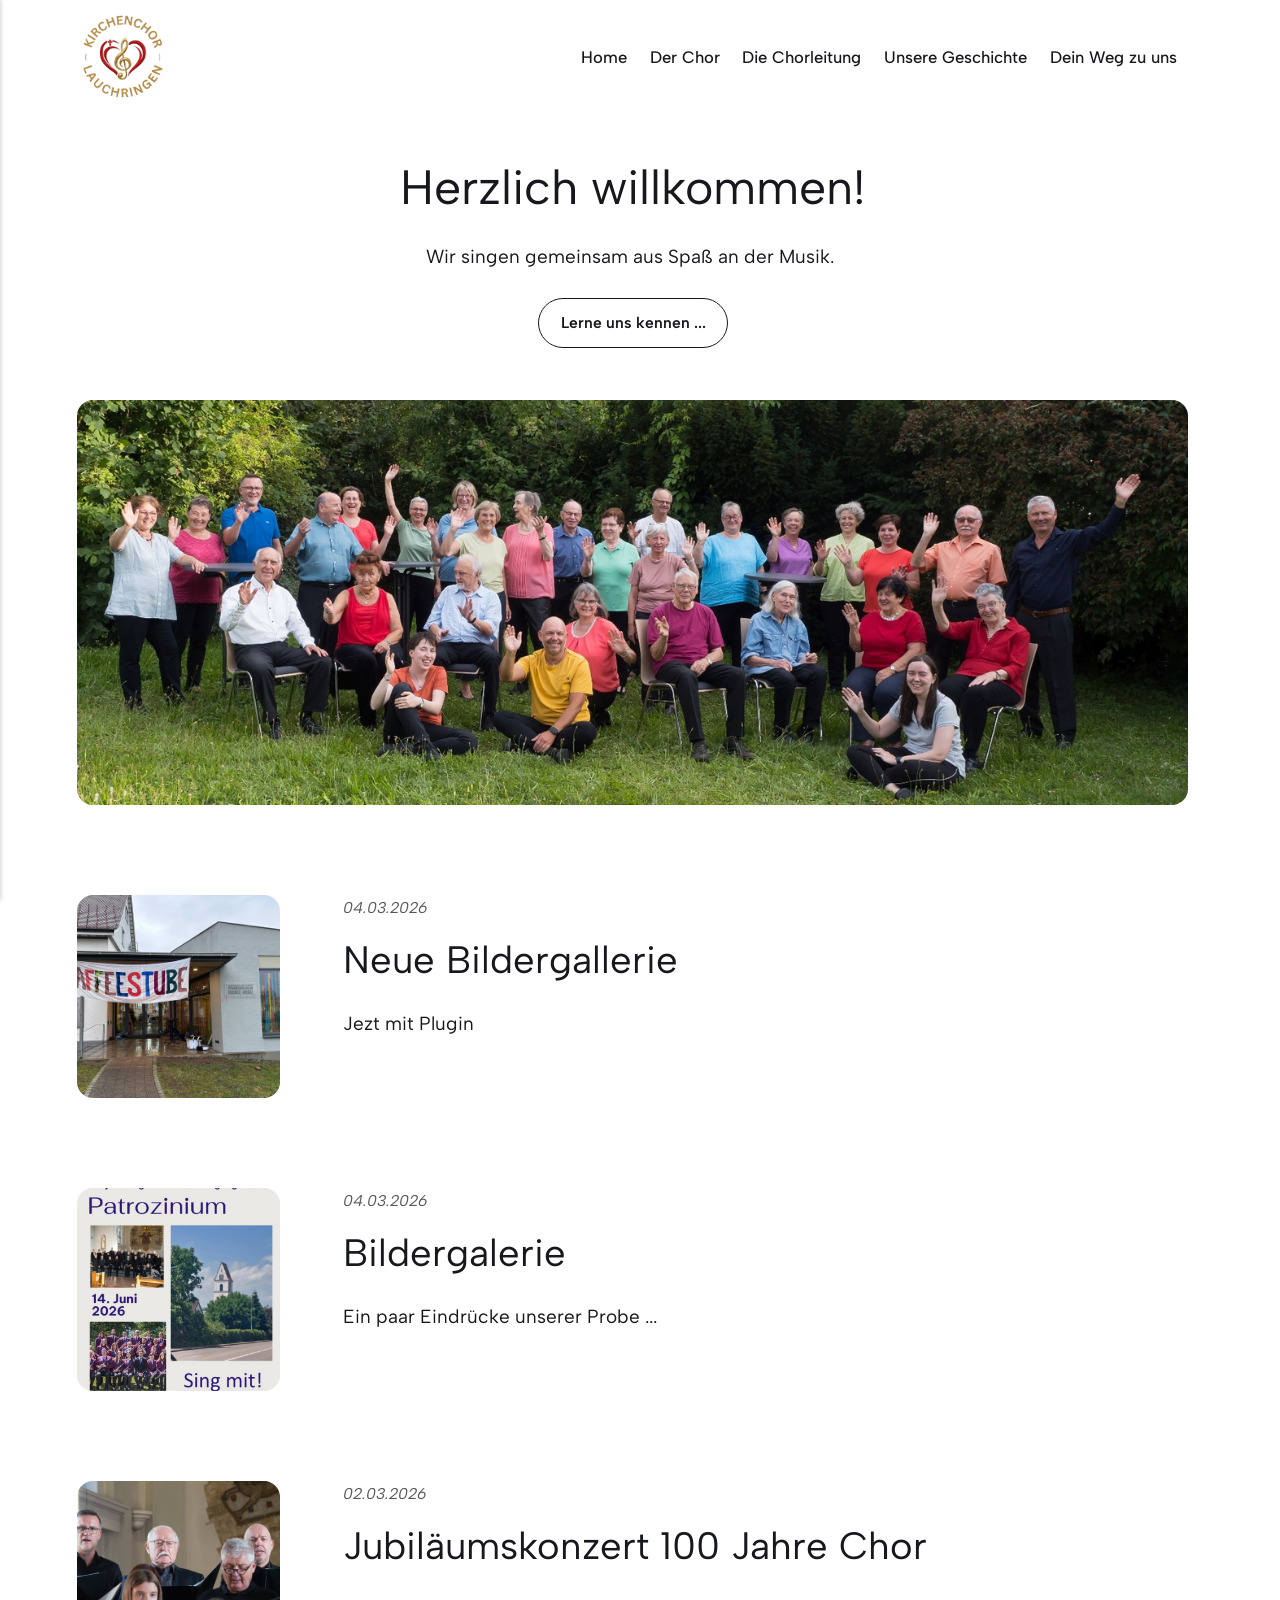
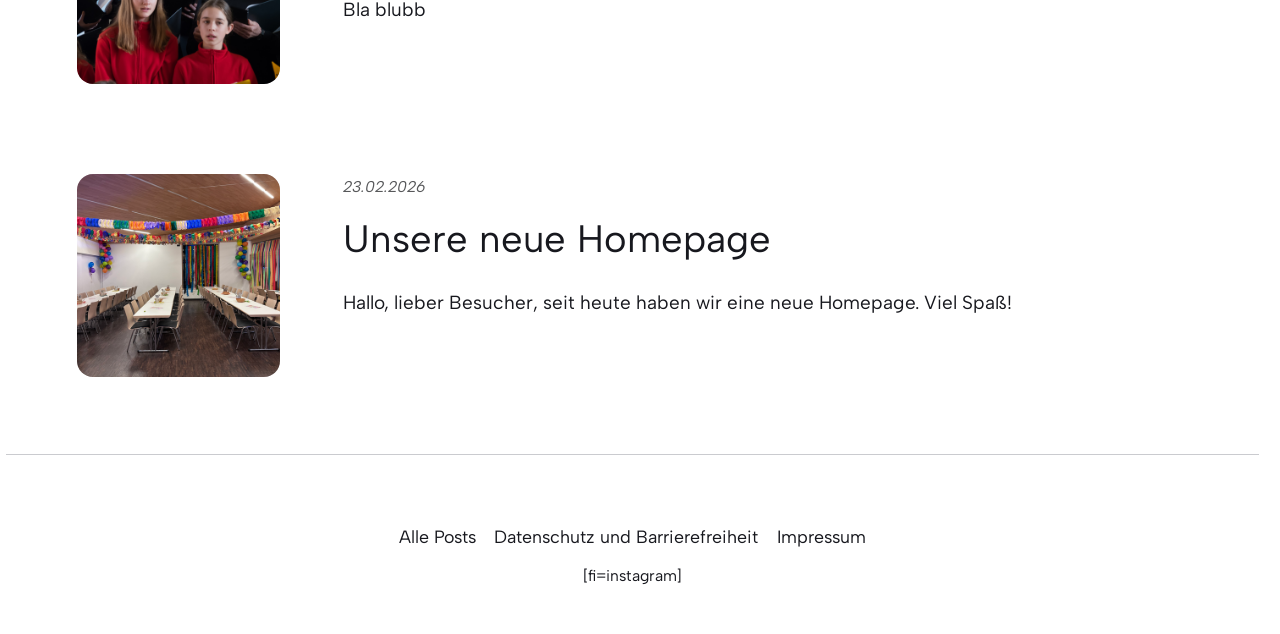
==== index.html @ 427302a3 "Updated from Publii" ====
<!DOCTYPE html><html lang="de"><head><meta charset="utf-8"><meta http-equiv="X-UA-Compatible" content="IE=edge"><meta name="viewport" content="width=device-width,initial-scale=1"><title>Kirchenchor Lauchringen</title><meta name="generator" content="Publii Open-Source CMS for Static Site"><meta name="theme-color" content="#17181E" media="(prefers-color-scheme: dark)"><meta name="theme-color" content="#D73A42" media="(prefers-color-scheme: light)"><meta name="msapplication-navbutton-color" content="#D73A42"><meta name="apple-mobile-web-app-status-bar-style" content="#D73A42"><link rel="canonical" href="https://halli77.github.io/kiko2/"><link rel="alternate" type="application/atom+xml" href="https://halli77.github.io/kiko2/feed.xml" title="Kirchenchor Lauchringen - RSS"><link rel="alternate" type="application/json" href="https://halli77.github.io/kiko2/feed.json" title="Kirchenchor Lauchringen - JSON"><meta property="og:title" content="Kirchenchor Lauchringen"><meta property="og:image" content="https://halli77.github.io/kiko2/media/website/logo10-removebg-preview.png"><meta property="og:image:width" content="500"><meta property="og:image:height" content="500"><meta property="og:site_name" content="Kirchenchor Lauchringen"><meta property="og:description" content=""><meta property="og:url" content="https://halli77.github.io/kiko2/"><meta property="og:type" content="website"><link rel="preload" href="https://halli77.github.io/kiko2/assets/dynamic/fonts/albertsans/albertsans.woff2" as="font" type="font/woff2" crossorigin><link rel="preload" href="https://halli77.github.io/kiko2/assets/dynamic/fonts/albertsans/albertsans-italic.woff2" as="font" type="font/woff2" crossorigin><link rel="stylesheet" href="https://halli77.github.io/kiko2/assets/css/style.css?v=23ba72a483573f01f8781c5b20ae5812"><script type="application/ld+json">{"@context":"http://schema.org","@type":"Organization","name":"Kirchenchor Lauchringen","logo":"https://halli77.github.io/kiko2/media/website/logo10-removebg-preview.png","url":"https://halli77.github.io/kiko2/"}</script><noscript><style>img[loading] {
                    opacity: 1;
                }</style></noscript><style>.li{fill:none;stroke-linecap:round;stroke-linejoin:round;vertical-align:middle}</style></head><body class="home-template"><header class="top js-header"><a class="logo" href="https://halli77.github.io/kiko2/"><img src="https://halli77.github.io/kiko2/media/website/logo10-removebg-preview.png" alt="Kirchenchor Lauchringen" width="500" height="500"></a><nav class="navbar js-navbar"><button class="navbar__toggle js-toggle" aria-label="Menu" aria-haspopup="true" aria-expanded="false"><span class="navbar__toggle-box"><span class="navbar__toggle-inner">Menu</span></span></button><ul class="navbar__menu"><li class="active"><a href="https://halli77.github.io/kiko2/" target="_self">Home</a></li><li><a href="https://halli77.github.io/kiko2/unser-chor.html" target="_self">Der Chor</a></li><li><a href="https://halli77.github.io/kiko2/die-chorleitung.html" target="_self">Die Chorleitung</a></li><li><a href="https://halli77.github.io/kiko2/unsere-geschichte.html" target="_self">Unsere Geschichte</a></li><li><a href="https://halli77.github.io/kiko2/kontakt.html" target="_self">Dein Weg zu uns</a></li></ul></nav></header><main><div class="hero"><header class="hero__content hero__content--centered"><div class="wrapper"><h1>Herzlich willkommen!</h1><p>Wir singen gemeinsam aus Spaß an der Musik. </p><p><a href="./unser-chor.html" class="btn">Lerne uns kennen ...</a></p></div></header><figure class="hero__image"><div class="hero__image-wrapper"><img src="https://halli77.github.io/kiko2/media/website/gruppenbild_winken.jpeg" srcset="https://halli77.github.io/kiko2/media/website/responsive/gruppenbild_winken-xs.webp 640w, https://halli77.github.io/kiko2/media/website/responsive/gruppenbild_winken-sm.webp 768w, https://halli77.github.io/kiko2/media/website/responsive/gruppenbild_winken-md.webp 1024w, https://halli77.github.io/kiko2/media/website/responsive/gruppenbild_winken-lg.webp 1366w, https://halli77.github.io/kiko2/media/website/responsive/gruppenbild_winken-xl.webp 1600w, https://halli77.github.io/kiko2/media/website/responsive/gruppenbild_winken-2xl.webp 1920w" sizes="88vw" loading="eager" width="1600" height="784" alt=""></div></figure></div><div class="wrapper feed"><article class="feed__item"><figure class="feed__image"><img src="https://halli77.github.io/kiko2/media/posts/11/IMG_8255.jpeg" srcset="https://halli77.github.io/kiko2/media/posts/11/responsive/IMG_8255-xs.webp 640w, https://halli77.github.io/kiko2/media/posts/11/responsive/IMG_8255-sm.webp 768w, https://halli77.github.io/kiko2/media/posts/11/responsive/IMG_8255-md.webp 1024w" sizes="(min-width: 600px) calc(4.38vw + 143px), 87.86vw" loading="lazy" height="3024" width="4032" alt=""></figure><div class="feed__content"><header><div class="feed__meta"><time datetime="2026-03-04T11:24" class="feed__date">04.03.2026</time></div><h2 class="feed__title"><a href="https://halli77.github.io/kiko2/neue-bildergallerie.html">Neue Bildergallerie</a></h2></header><p>Jezt mit Plugin</p></div></article><article class="feed__item"><figure class="feed__image"><img src="https://halli77.github.io/kiko2/media/posts/10/8500AC7E-CC5B-41E7-93D7-3D6EBF77DC75.png" srcset="https://halli77.github.io/kiko2/media/posts/10/responsive/8500AC7E-CC5B-41E7-93D7-3D6EBF77DC75-xs.webp 640w, https://halli77.github.io/kiko2/media/posts/10/responsive/8500AC7E-CC5B-41E7-93D7-3D6EBF77DC75-sm.webp 768w, https://halli77.github.io/kiko2/media/posts/10/responsive/8500AC7E-CC5B-41E7-93D7-3D6EBF77DC75-md.webp 1024w" sizes="(min-width: 600px) calc(4.38vw + 143px), 87.86vw" loading="lazy" height="1350" width="1080" alt=""></figure><div class="feed__content"><header><div class="feed__meta"><time datetime="2026-03-04T11:11" class="feed__date">04.03.2026</time></div><h2 class="feed__title"><a href="https://halli77.github.io/kiko2/bildergalerie.html">Bildergalerie</a></h2></header><p>Ein paar Eindrücke unserer Probe ...</p></div></article><article class="feed__item"><figure class="feed__image"><img src="https://halli77.github.io/kiko2/media/posts/9/PA270075_1.jpg" srcset="https://halli77.github.io/kiko2/media/posts/9/responsive/PA270075_1-xs.webp 640w, https://halli77.github.io/kiko2/media/posts/9/responsive/PA270075_1-sm.webp 768w, https://halli77.github.io/kiko2/media/posts/9/responsive/PA270075_1-md.webp 1024w" sizes="(min-width: 600px) calc(4.38vw + 143px), 87.86vw" loading="lazy" height="3888" width="5184" alt=""></figure><div class="feed__content"><header><div class="feed__meta"><time datetime="2026-03-02T09:30" class="feed__date">02.03.2026</time></div><h2 class="feed__title"><a href="https://halli77.github.io/kiko2/jubilaeumskonzert-100-jahre-chor.html">Jubiläumskonzert 100 Jahre Chor</a></h2></header><p>Bla blubb</p></div></article><article class="feed__item"><figure class="feed__image"><img src="https://halli77.github.io/kiko2/media/posts/2/IMG_8208.jpeg" srcset="https://halli77.github.io/kiko2/media/posts/2/responsive/IMG_8208-xs.webp 640w, https://halli77.github.io/kiko2/media/posts/2/responsive/IMG_8208-sm.webp 768w, https://halli77.github.io/kiko2/media/posts/2/responsive/IMG_8208-md.webp 1024w" sizes="(min-width: 600px) calc(4.38vw + 143px), 87.86vw" loading="lazy" height="3024" width="4032" alt=""></figure><div class="feed__content"><header><div class="feed__meta"><time datetime="2026-02-23T15:54" class="feed__date">23.02.2026</time></div><h2 class="feed__title"><a href="https://halli77.github.io/kiko2/unsere-neue-homepage.html">Unsere neue Homepage</a></h2></header><p>Hallo, lieber Besucher, seit heute haben wir eine neue Homepage. Viel Spaß!</p></div></article></div></main><footer class="footer"><div class="wrapper"><nav class="footer__nav"><ul><li><a href="https://halli77.github.io/kiko2/" class="al" target="_self">Alle Posts</a></li><li class="active"><a href="https://halli77.github.io/kiko2/" class="al" target="_self">Datenschutz und Barrierefreiheit</a></li><li><a href="https://halli77.github.io/kiko2/impressum.html" class="al" target="_self">Impressum</a></li></ul></nav><div class="footer__copyright"><p>[fi=instagram]</p></div><button id="backToTop" class="footer__bttop" aria-label="Back to top" title="Back to top"><svg width="20" height="20"><use xlink:href="https://halli77.github.io/kiko2/assets/svg/svg-map.svg#toparrow"/></svg></button></div></footer><script defer="defer" src="https://halli77.github.io/kiko2/assets/js/scripts.min.js?v=5b281635e15390808bf7c16849a842a6"></script><script>window.publiiThemeMenuConfig={mobileMenuMode:'sidebar',animationSpeed:300,submenuWidth: 'auto',doubleClickTime:500,mobileMenuExpandableSubmenus:true,relatedContainerForOverlayMenuSelector:'.top'};</script><script>var images = document.querySelectorAll('img[loading]');
        for (var i = 0; i < images.length; i++) {
            if (images[i].complete) {
                images[i].classList.add('is-loaded');
            } else {
                images[i].addEventListener('load', function () {
                    this.classList.add('is-loaded');
                }, false);
            }
        }</script></body></html>
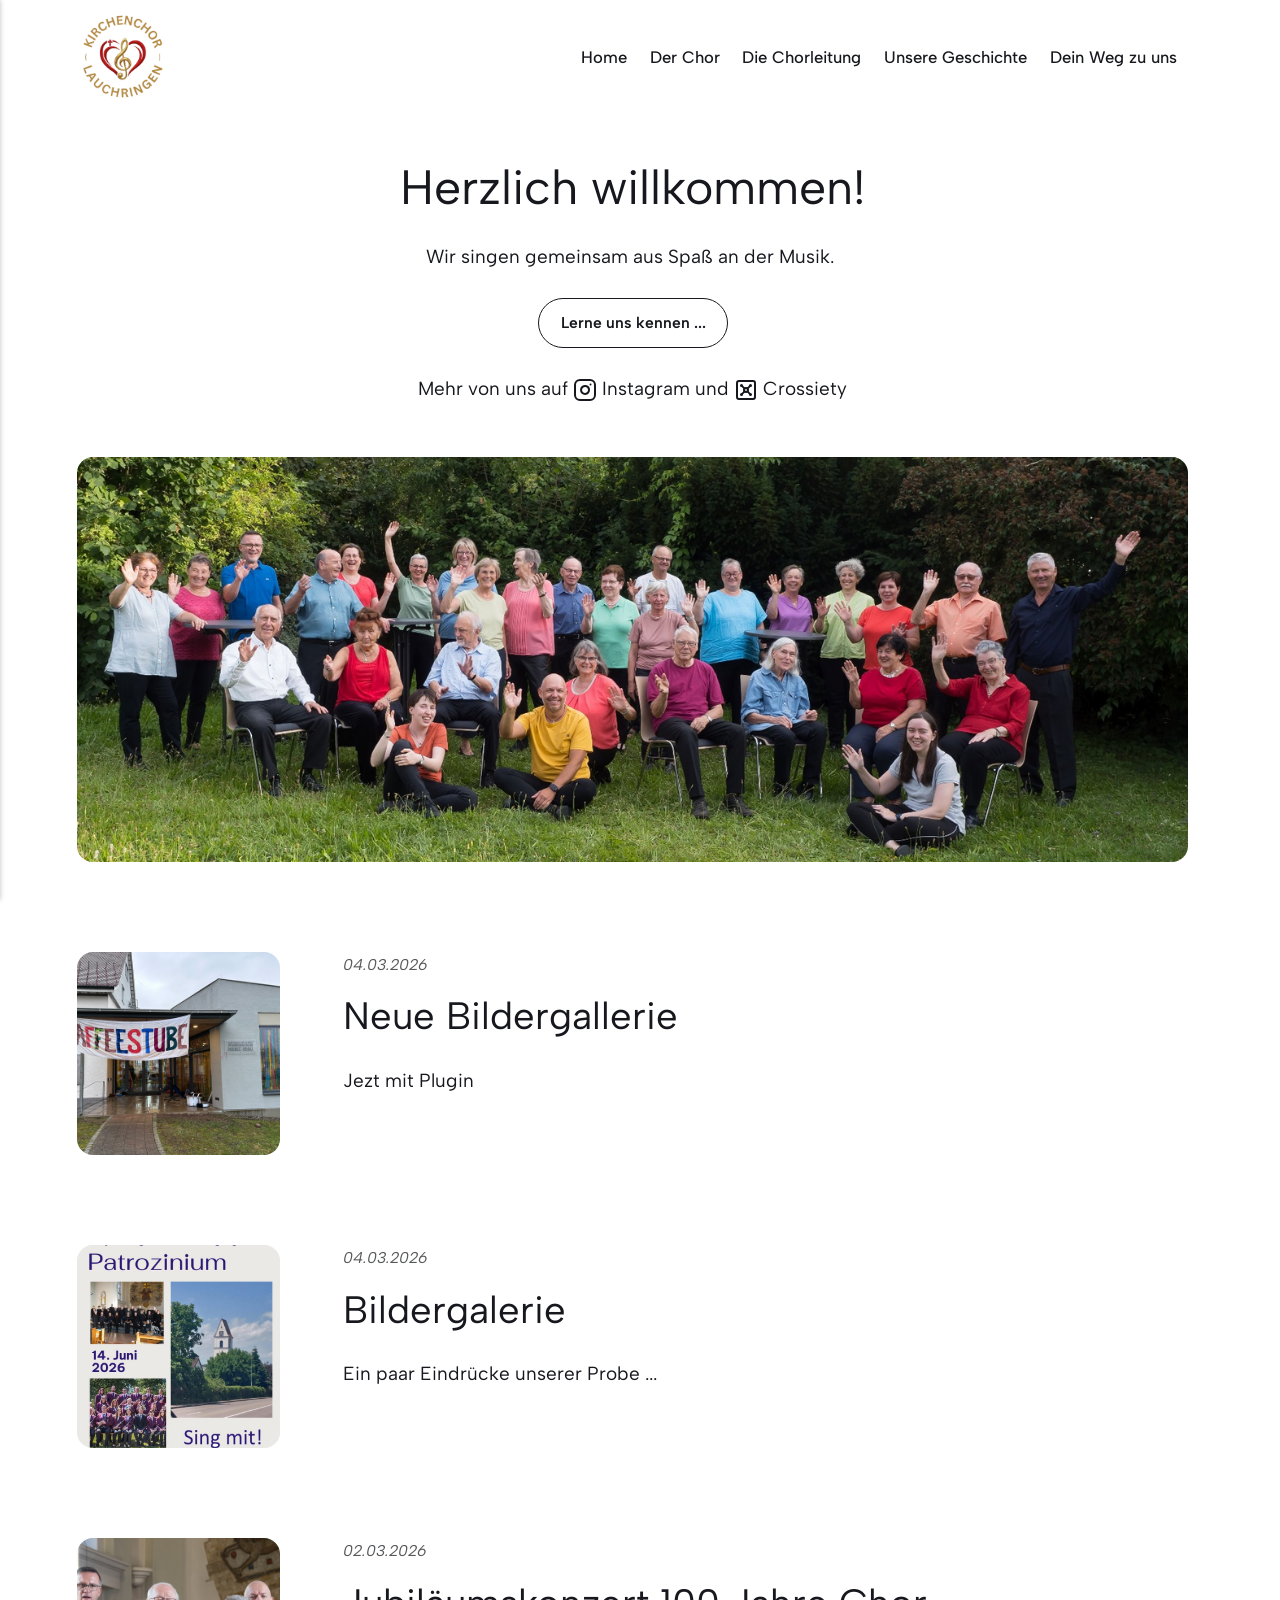
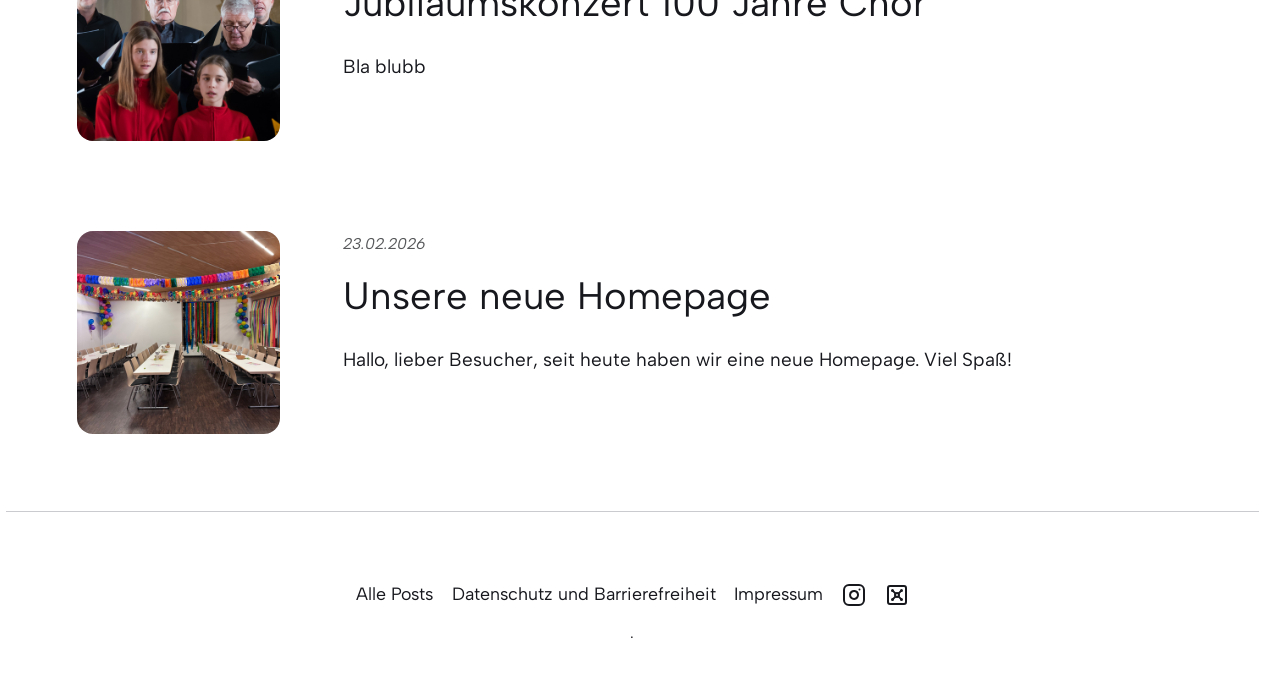
==== commit d05d15d2: "Updated from Publii" ====
--- a/index.html
+++ b/index.html
@@ -1,6 +1,6 @@
 <!DOCTYPE html><html lang="de"><head><meta charset="utf-8"><meta http-equiv="X-UA-Compatible" content="IE=edge"><meta name="viewport" content="width=device-width,initial-scale=1"><title>Kirchenchor Lauchringen</title><meta name="generator" content="Publii Open-Source CMS for Static Site"><meta name="theme-color" content="#17181E" media="(prefers-color-scheme: dark)"><meta name="theme-color" content="#D73A42" media="(prefers-color-scheme: light)"><meta name="msapplication-navbutton-color" content="#D73A42"><meta name="apple-mobile-web-app-status-bar-style" content="#D73A42"><link rel="canonical" href="https://halli77.github.io/kiko2/"><link rel="alternate" type="application/atom+xml" href="https://halli77.github.io/kiko2/feed.xml" title="Kirchenchor Lauchringen - RSS"><link rel="alternate" type="application/json" href="https://halli77.github.io/kiko2/feed.json" title="Kirchenchor Lauchringen - JSON"><meta property="og:title" content="Kirchenchor Lauchringen"><meta property="og:image" content="https://halli77.github.io/kiko2/media/website/logo10-removebg-preview.png"><meta property="og:image:width" content="500"><meta property="og:image:height" content="500"><meta property="og:site_name" content="Kirchenchor Lauchringen"><meta property="og:description" content=""><meta property="og:url" content="https://halli77.github.io/kiko2/"><meta property="og:type" content="website"><link rel="preload" href="https://halli77.github.io/kiko2/assets/dynamic/fonts/albertsans/albertsans.woff2" as="font" type="font/woff2" crossorigin><link rel="preload" href="https://halli77.github.io/kiko2/assets/dynamic/fonts/albertsans/albertsans-italic.woff2" as="font" type="font/woff2" crossorigin><link rel="stylesheet" href="https://halli77.github.io/kiko2/assets/css/style.css?v=23ba72a483573f01f8781c5b20ae5812"><script type="application/ld+json">{"@context":"http://schema.org","@type":"Organization","name":"Kirchenchor Lauchringen","logo":"https://halli77.github.io/kiko2/media/website/logo10-removebg-preview.png","url":"https://halli77.github.io/kiko2/"}</script><noscript><style>img[loading] {
                     opacity: 1;
-                }</style></noscript><style>.li{fill:none;stroke-linecap:round;stroke-linejoin:round;vertical-align:middle}</style></head><body class="home-template"><header class="top js-header"><a class="logo" href="https://halli77.github.io/kiko2/"><img src="https://halli77.github.io/kiko2/media/website/logo10-removebg-preview.png" alt="Kirchenchor Lauchringen" width="500" height="500"></a><nav class="navbar js-navbar"><button class="navbar__toggle js-toggle" aria-label="Menu" aria-haspopup="true" aria-expanded="false"><span class="navbar__toggle-box"><span class="navbar__toggle-inner">Menu</span></span></button><ul class="navbar__menu"><li class="active"><a href="https://halli77.github.io/kiko2/" target="_self">Home</a></li><li><a href="https://halli77.github.io/kiko2/unser-chor.html" target="_self">Der Chor</a></li><li><a href="https://halli77.github.io/kiko2/die-chorleitung.html" target="_self">Die Chorleitung</a></li><li><a href="https://halli77.github.io/kiko2/unsere-geschichte.html" target="_self">Unsere Geschichte</a></li><li><a href="https://halli77.github.io/kiko2/kontakt.html" target="_self">Dein Weg zu uns</a></li></ul></nav></header><main><div class="hero"><header class="hero__content hero__content--centered"><div class="wrapper"><h1>Herzlich willkommen!</h1><p>Wir singen gemeinsam aus Spaß an der Musik. </p><p><a href="./unser-chor.html" class="btn">Lerne uns kennen ...</a></p></div></header><figure class="hero__image"><div class="hero__image-wrapper"><img src="https://halli77.github.io/kiko2/media/website/gruppenbild_winken.jpeg" srcset="https://halli77.github.io/kiko2/media/website/responsive/gruppenbild_winken-xs.webp 640w, https://halli77.github.io/kiko2/media/website/responsive/gruppenbild_winken-sm.webp 768w, https://halli77.github.io/kiko2/media/website/responsive/gruppenbild_winken-md.webp 1024w, https://halli77.github.io/kiko2/media/website/responsive/gruppenbild_winken-lg.webp 1366w, https://halli77.github.io/kiko2/media/website/responsive/gruppenbild_winken-xl.webp 1600w, https://halli77.github.io/kiko2/media/website/responsive/gruppenbild_winken-2xl.webp 1920w" sizes="88vw" loading="eager" width="1600" height="784" alt=""></div></figure></div><div class="wrapper feed"><article class="feed__item"><figure class="feed__image"><img src="https://halli77.github.io/kiko2/media/posts/11/IMG_8255.jpeg" srcset="https://halli77.github.io/kiko2/media/posts/11/responsive/IMG_8255-xs.webp 640w, https://halli77.github.io/kiko2/media/posts/11/responsive/IMG_8255-sm.webp 768w, https://halli77.github.io/kiko2/media/posts/11/responsive/IMG_8255-md.webp 1024w" sizes="(min-width: 600px) calc(4.38vw + 143px), 87.86vw" loading="lazy" height="3024" width="4032" alt=""></figure><div class="feed__content"><header><div class="feed__meta"><time datetime="2026-03-04T11:24" class="feed__date">04.03.2026</time></div><h2 class="feed__title"><a href="https://halli77.github.io/kiko2/neue-bildergallerie.html">Neue Bildergallerie</a></h2></header><p>Jezt mit Plugin</p></div></article><article class="feed__item"><figure class="feed__image"><img src="https://halli77.github.io/kiko2/media/posts/10/8500AC7E-CC5B-41E7-93D7-3D6EBF77DC75.png" srcset="https://halli77.github.io/kiko2/media/posts/10/responsive/8500AC7E-CC5B-41E7-93D7-3D6EBF77DC75-xs.webp 640w, https://halli77.github.io/kiko2/media/posts/10/responsive/8500AC7E-CC5B-41E7-93D7-3D6EBF77DC75-sm.webp 768w, https://halli77.github.io/kiko2/media/posts/10/responsive/8500AC7E-CC5B-41E7-93D7-3D6EBF77DC75-md.webp 1024w" sizes="(min-width: 600px) calc(4.38vw + 143px), 87.86vw" loading="lazy" height="1350" width="1080" alt=""></figure><div class="feed__content"><header><div class="feed__meta"><time datetime="2026-03-04T11:11" class="feed__date">04.03.2026</time></div><h2 class="feed__title"><a href="https://halli77.github.io/kiko2/bildergalerie.html">Bildergalerie</a></h2></header><p>Ein paar Eindrücke unserer Probe ...</p></div></article><article class="feed__item"><figure class="feed__image"><img src="https://halli77.github.io/kiko2/media/posts/9/PA270075_1.jpg" srcset="https://halli77.github.io/kiko2/media/posts/9/responsive/PA270075_1-xs.webp 640w, https://halli77.github.io/kiko2/media/posts/9/responsive/PA270075_1-sm.webp 768w, https://halli77.github.io/kiko2/media/posts/9/responsive/PA270075_1-md.webp 1024w" sizes="(min-width: 600px) calc(4.38vw + 143px), 87.86vw" loading="lazy" height="3888" width="5184" alt=""></figure><div class="feed__content"><header><div class="feed__meta"><time datetime="2026-03-02T09:30" class="feed__date">02.03.2026</time></div><h2 class="feed__title"><a href="https://halli77.github.io/kiko2/jubilaeumskonzert-100-jahre-chor.html">Jubiläumskonzert 100 Jahre Chor</a></h2></header><p>Bla blubb</p></div></article><article class="feed__item"><figure class="feed__image"><img src="https://halli77.github.io/kiko2/media/posts/2/IMG_8208.jpeg" srcset="https://halli77.github.io/kiko2/media/posts/2/responsive/IMG_8208-xs.webp 640w, https://halli77.github.io/kiko2/media/posts/2/responsive/IMG_8208-sm.webp 768w, https://halli77.github.io/kiko2/media/posts/2/responsive/IMG_8208-md.webp 1024w" sizes="(min-width: 600px) calc(4.38vw + 143px), 87.86vw" loading="lazy" height="3024" width="4032" alt=""></figure><div class="feed__content"><header><div class="feed__meta"><time datetime="2026-02-23T15:54" class="feed__date">23.02.2026</time></div><h2 class="feed__title"><a href="https://halli77.github.io/kiko2/unsere-neue-homepage.html">Unsere neue Homepage</a></h2></header><p>Hallo, lieber Besucher, seit heute haben wir eine neue Homepage. Viel Spaß!</p></div></article></div></main><footer class="footer"><div class="wrapper"><nav class="footer__nav"><ul><li><a href="https://halli77.github.io/kiko2/" class="al" target="_self">Alle Posts</a></li><li class="active"><a href="https://halli77.github.io/kiko2/" class="al" target="_self">Datenschutz und Barrierefreiheit</a></li><li><a href="https://halli77.github.io/kiko2/impressum.html" class="al" target="_self">Impressum</a></li></ul></nav><div class="footer__copyright"><p>[fi=instagram]</p></div><button id="backToTop" class="footer__bttop" aria-label="Back to top" title="Back to top"><svg width="20" height="20"><use xlink:href="https://halli77.github.io/kiko2/assets/svg/svg-map.svg#toparrow"/></svg></button></div></footer><script defer="defer" src="https://halli77.github.io/kiko2/assets/js/scripts.min.js?v=5b281635e15390808bf7c16849a842a6"></script><script>window.publiiThemeMenuConfig={mobileMenuMode:'sidebar',animationSpeed:300,submenuWidth: 'auto',doubleClickTime:500,mobileMenuExpandableSubmenus:true,relatedContainerForOverlayMenuSelector:'.top'};</script><script>var images = document.querySelectorAll('img[loading]');
+                }</style></noscript><style>.li{fill:none;stroke-linecap:round;stroke-linejoin:round;vertical-align:middle}</style></head><body class="home-template"><header class="top js-header"><a class="logo" href="https://halli77.github.io/kiko2/"><img src="https://halli77.github.io/kiko2/media/website/logo10-removebg-preview.png" alt="Kirchenchor Lauchringen" width="500" height="500"></a><nav class="navbar js-navbar"><button class="navbar__toggle js-toggle" aria-label="Menu" aria-haspopup="true" aria-expanded="false"><span class="navbar__toggle-box"><span class="navbar__toggle-inner">Menu</span></span></button><ul class="navbar__menu"><li class="active"><a href="https://halli77.github.io/kiko2/" target="_self">Home</a></li><li><a href="https://halli77.github.io/kiko2/unser-chor.html" target="_self">Der Chor</a></li><li><a href="https://halli77.github.io/kiko2/die-chorleitung.html" target="_self">Die Chorleitung</a></li><li><a href="https://halli77.github.io/kiko2/unsere-geschichte.html" target="_self">Unsere Geschichte</a></li><li><a href="https://halli77.github.io/kiko2/kontakt.html" target="_self">Dein Weg zu uns</a></li></ul></nav></header><main><div class="hero"><header class="hero__content hero__content--centered"><div class="wrapper"><h1>Herzlich willkommen!</h1><p>Wir singen gemeinsam aus Spaß an der Musik. </p><p><a href="./unser-chor.html" class="btn">Lerne uns kennen ...</a></p><p>Mehr von uns auf <a href="https://www.instagram.com/kirchenchor.lauchringen/" title="Instagram" target="_blank" rel="noopener"><svg class="li li-instagram" width="24px" height="24px" fill="none" stroke="currentColor" stroke-width="2" viewBox="0 0 24 24"><g><rect width="20" height="20" x="2" y="2" rx="5" ry="5"/><path d="M16 11.37A4 4 0 1 1 12.63 8 4 4 0 0 1 16 11.37M17.5 6.5h.01"/></g></svg> Instagram</a> und <a href="https://crossiety.app/groups/14227/posts" title="Crossiety" target="_blank" rel="noopener"><svg class="li li-vault" width="24px" height="24px" fill="none" stroke="currentColor" stroke-width="2" viewBox="0 0 24 24"><g><rect width="18" height="18" x="3" y="3" rx="2"/><circle cx="7.5" cy="7.5" r=".5" fill="currentColor"/><path d="m7.9 7.9 2.7 2.7"/><circle cx="16.5" cy="7.5" r=".5" fill="currentColor"/><path d="m13.4 10.6 2.7-2.7"/><circle cx="7.5" cy="16.5" r=".5" fill="currentColor"/><path d="m7.9 16.1 2.7-2.7"/><circle cx="16.5" cy="16.5" r=".5" fill="currentColor"/><path d="m13.4 13.4 2.7 2.7"/><circle cx="12" cy="12" r="2"/></g></svg> Crossiety</a></p></div></header><figure class="hero__image"><div class="hero__image-wrapper"><img src="https://halli77.github.io/kiko2/media/website/gruppenbild_winken.jpeg" srcset="https://halli77.github.io/kiko2/media/website/responsive/gruppenbild_winken-xs.webp 640w, https://halli77.github.io/kiko2/media/website/responsive/gruppenbild_winken-sm.webp 768w, https://halli77.github.io/kiko2/media/website/responsive/gruppenbild_winken-md.webp 1024w, https://halli77.github.io/kiko2/media/website/responsive/gruppenbild_winken-lg.webp 1366w, https://halli77.github.io/kiko2/media/website/responsive/gruppenbild_winken-xl.webp 1600w, https://halli77.github.io/kiko2/media/website/responsive/gruppenbild_winken-2xl.webp 1920w" sizes="88vw" loading="eager" width="1600" height="784" alt=""></div></figure></div><div class="wrapper feed"><article class="feed__item"><figure class="feed__image"><img src="https://halli77.github.io/kiko2/media/posts/11/IMG_8255.jpeg" srcset="https://halli77.github.io/kiko2/media/posts/11/responsive/IMG_8255-xs.webp 640w, https://halli77.github.io/kiko2/media/posts/11/responsive/IMG_8255-sm.webp 768w, https://halli77.github.io/kiko2/media/posts/11/responsive/IMG_8255-md.webp 1024w" sizes="(min-width: 600px) calc(4.38vw + 143px), 87.86vw" loading="lazy" height="3024" width="4032" alt=""></figure><div class="feed__content"><header><div class="feed__meta"><time datetime="2026-03-04T11:24" class="feed__date">04.03.2026</time></div><h2 class="feed__title"><a href="https://halli77.github.io/kiko2/neue-bildergallerie.html">Neue Bildergallerie</a></h2></header><p>Jezt mit Plugin</p></div></article><article class="feed__item"><figure class="feed__image"><img src="https://halli77.github.io/kiko2/media/posts/10/8500AC7E-CC5B-41E7-93D7-3D6EBF77DC75.png" srcset="https://halli77.github.io/kiko2/media/posts/10/responsive/8500AC7E-CC5B-41E7-93D7-3D6EBF77DC75-xs.webp 640w, https://halli77.github.io/kiko2/media/posts/10/responsive/8500AC7E-CC5B-41E7-93D7-3D6EBF77DC75-sm.webp 768w, https://halli77.github.io/kiko2/media/posts/10/responsive/8500AC7E-CC5B-41E7-93D7-3D6EBF77DC75-md.webp 1024w" sizes="(min-width: 600px) calc(4.38vw + 143px), 87.86vw" loading="lazy" height="1350" width="1080" alt=""></figure><div class="feed__content"><header><div class="feed__meta"><time datetime="2026-03-04T11:11" class="feed__date">04.03.2026</time></div><h2 class="feed__title"><a href="https://halli77.github.io/kiko2/bildergalerie.html">Bildergalerie</a></h2></header><p>Ein paar Eindrücke unserer Probe ...</p></div></article><article class="feed__item"><figure class="feed__image"><img src="https://halli77.github.io/kiko2/media/posts/9/PA270075_1.jpg" srcset="https://halli77.github.io/kiko2/media/posts/9/responsive/PA270075_1-xs.webp 640w, https://halli77.github.io/kiko2/media/posts/9/responsive/PA270075_1-sm.webp 768w, https://halli77.github.io/kiko2/media/posts/9/responsive/PA270075_1-md.webp 1024w" sizes="(min-width: 600px) calc(4.38vw + 143px), 87.86vw" loading="lazy" height="3888" width="5184" alt=""></figure><div class="feed__content"><header><div class="feed__meta"><time datetime="2026-03-02T09:30" class="feed__date">02.03.2026</time></div><h2 class="feed__title"><a href="https://halli77.github.io/kiko2/jubilaeumskonzert-100-jahre-chor.html">Jubiläumskonzert 100 Jahre Chor</a></h2></header><p>Bla blubb</p></div></article><article class="feed__item"><figure class="feed__image"><img src="https://halli77.github.io/kiko2/media/posts/2/IMG_8208.jpeg" srcset="https://halli77.github.io/kiko2/media/posts/2/responsive/IMG_8208-xs.webp 640w, https://halli77.github.io/kiko2/media/posts/2/responsive/IMG_8208-sm.webp 768w, https://halli77.github.io/kiko2/media/posts/2/responsive/IMG_8208-md.webp 1024w" sizes="(min-width: 600px) calc(4.38vw + 143px), 87.86vw" loading="lazy" height="3024" width="4032" alt=""></figure><div class="feed__content"><header><div class="feed__meta"><time datetime="2026-02-23T15:54" class="feed__date">23.02.2026</time></div><h2 class="feed__title"><a href="https://halli77.github.io/kiko2/unsere-neue-homepage.html">Unsere neue Homepage</a></h2></header><p>Hallo, lieber Besucher, seit heute haben wir eine neue Homepage. Viel Spaß!</p></div></article></div></main><footer class="footer"><div class="wrapper"><nav class="footer__nav"><ul><li><a href="https://halli77.github.io/kiko2/" class="al" target="_self">Alle Posts</a></li><li class="active"><a href="https://halli77.github.io/kiko2/" class="al" target="_self">Datenschutz und Barrierefreiheit</a></li><li><a href="https://halli77.github.io/kiko2/impressum.html" class="al" target="_self">Impressum</a></li><li><a href="https://instagram.com/kirchenchor.lauchringen" class="al" title="Instagram" target="_blank"><svg class="li li-instagram" width="24px" height="24px" fill="none" stroke="currentColor" stroke-width="2" viewBox="0 0 24 24"><g><rect width="20" height="20" x="2" y="2" rx="5" ry="5"/><path d="M16 11.37A4 4 0 1 1 12.63 8 4 4 0 0 1 16 11.37M17.5 6.5h.01"/></g></svg></a></li><li><a href="https://crossiety.app/groups/14227/posts" class="al" title="Crossiety" target="_blank"><svg class="li li-vault" width="24px" height="24px" fill="none" stroke="currentColor" stroke-width="2" viewBox="0 0 24 24"><g><rect width="18" height="18" x="3" y="3" rx="2"/><circle cx="7.5" cy="7.5" r=".5" fill="currentColor"/><path d="m7.9 7.9 2.7 2.7"/><circle cx="16.5" cy="7.5" r=".5" fill="currentColor"/><path d="m13.4 10.6 2.7-2.7"/><circle cx="7.5" cy="16.5" r=".5" fill="currentColor"/><path d="m7.9 16.1 2.7-2.7"/><circle cx="16.5" cy="16.5" r=".5" fill="currentColor"/><path d="m13.4 13.4 2.7 2.7"/><circle cx="12" cy="12" r="2"/></g></svg></a></li></ul></nav><div class="footer__copyright"><p>.</p></div><button id="backToTop" class="footer__bttop" aria-label="Back to top" title="Back to top"><svg width="20" height="20"><use xlink:href="https://halli77.github.io/kiko2/assets/svg/svg-map.svg#toparrow"/></svg></button></div></footer><script defer="defer" src="https://halli77.github.io/kiko2/assets/js/scripts.min.js?v=5b281635e15390808bf7c16849a842a6"></script><script>window.publiiThemeMenuConfig={mobileMenuMode:'sidebar',animationSpeed:300,submenuWidth: 'auto',doubleClickTime:500,mobileMenuExpandableSubmenus:true,relatedContainerForOverlayMenuSelector:'.top'};</script><script>var images = document.querySelectorAll('img[loading]');
         for (var i = 0; i < images.length; i++) {
             if (images[i].complete) {
                 images[i].classList.add('is-loaded');
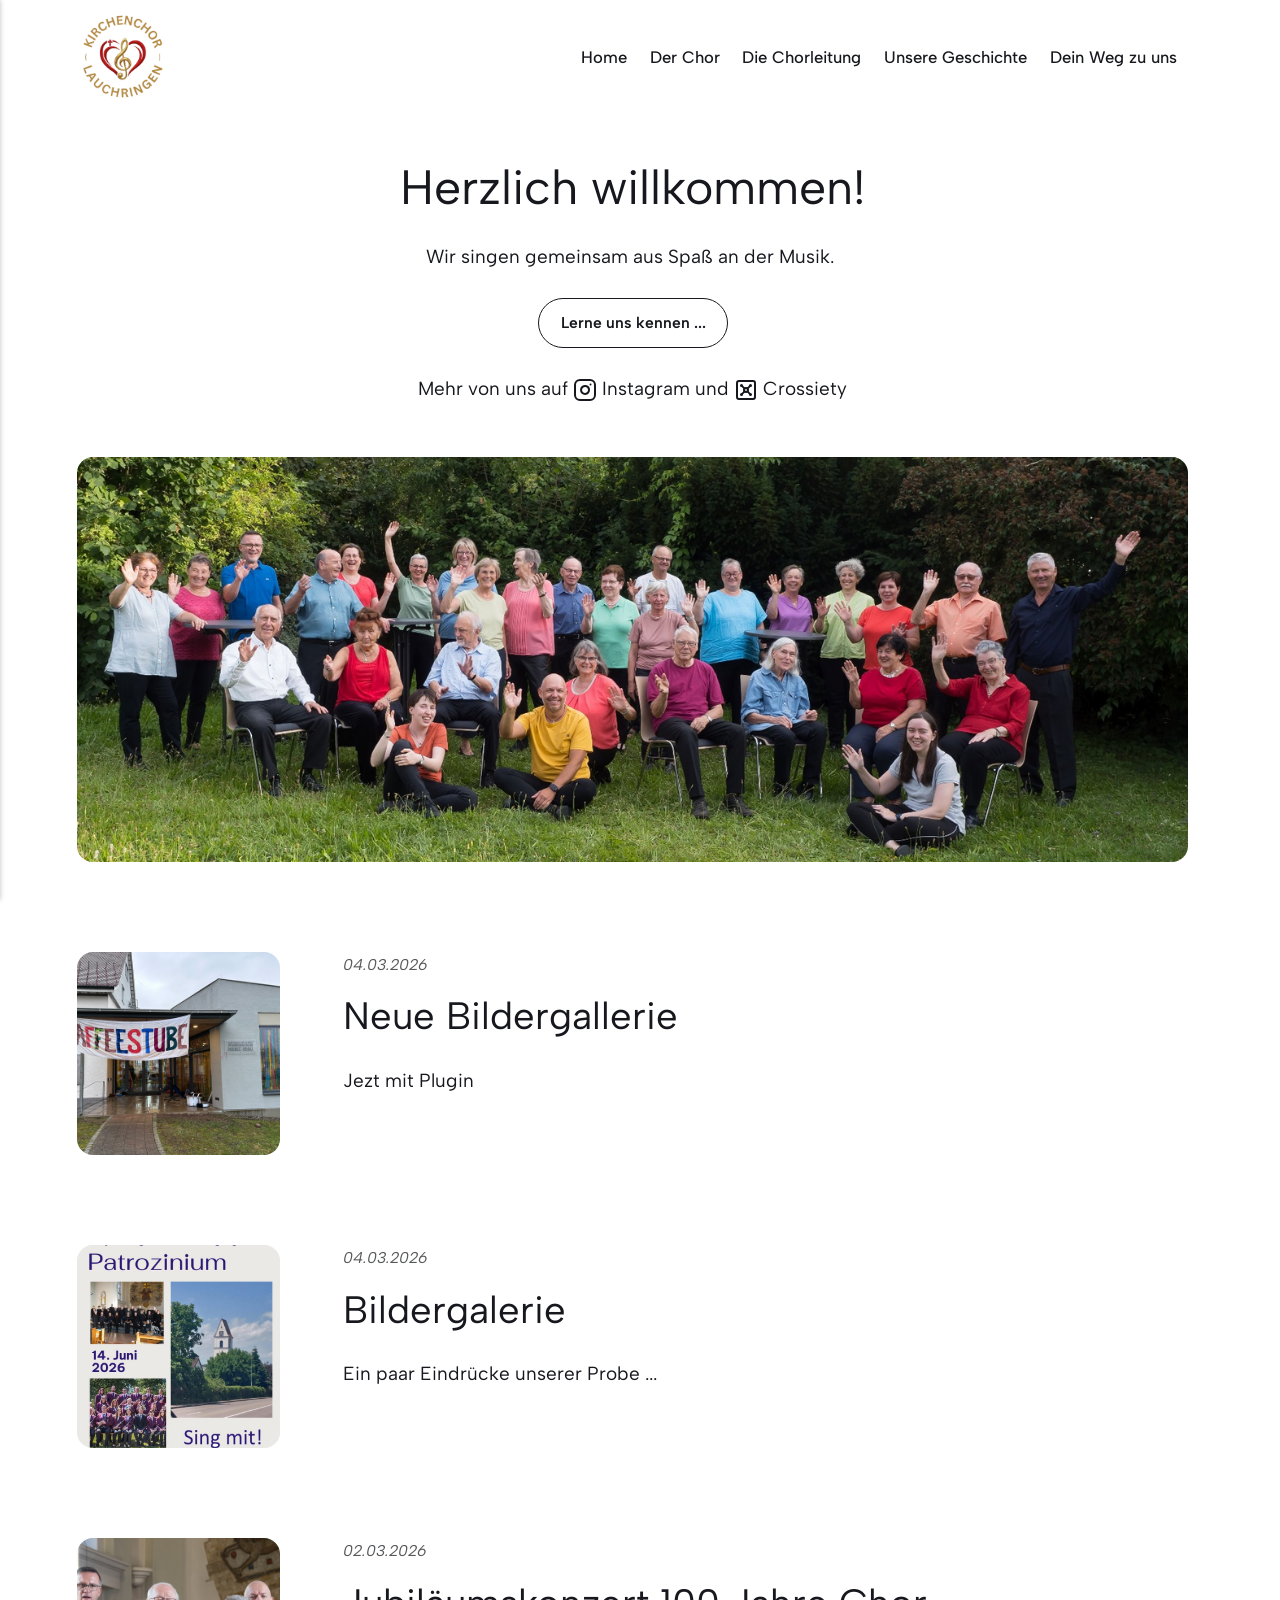
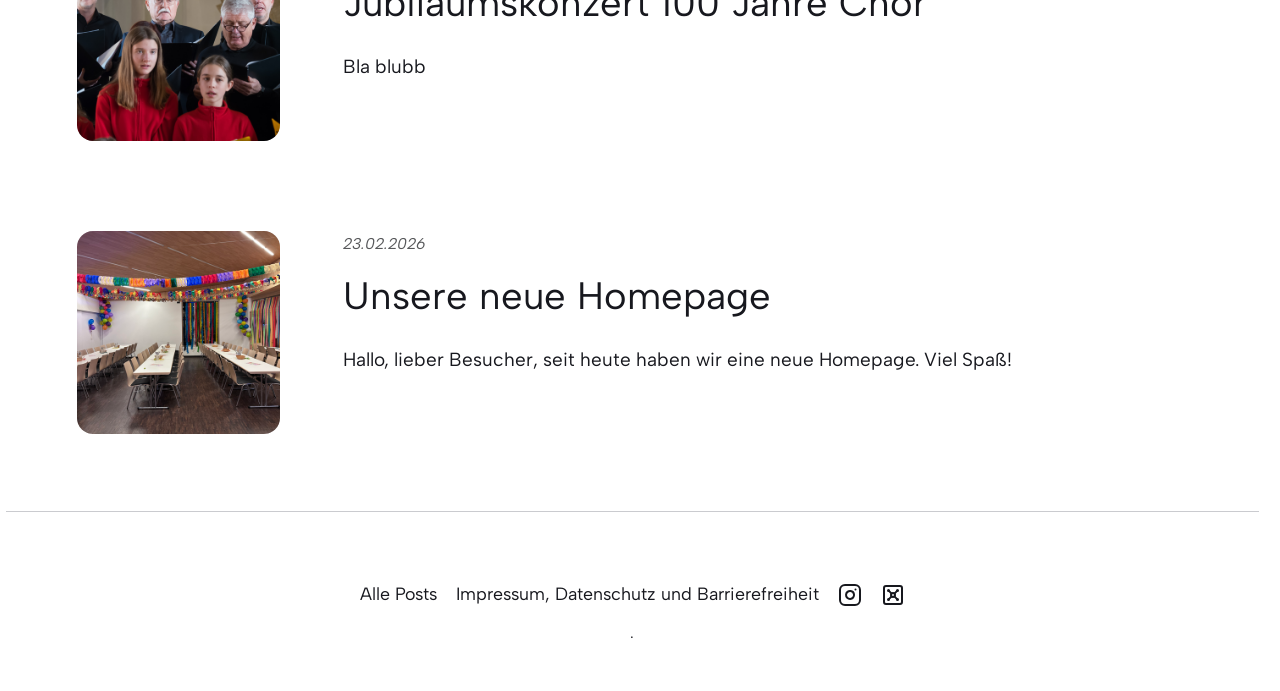
==== commit babe3c58: "Updated from Publii" ====
--- a/index.html
+++ b/index.html
@@ -1,6 +1,6 @@
-<!DOCTYPE html><html lang="de"><head><meta charset="utf-8"><meta http-equiv="X-UA-Compatible" content="IE=edge"><meta name="viewport" content="width=device-width,initial-scale=1"><title>Kirchenchor Lauchringen</title><meta name="generator" content="Publii Open-Source CMS for Static Site"><meta name="theme-color" content="#17181E" media="(prefers-color-scheme: dark)"><meta name="theme-color" content="#D73A42" media="(prefers-color-scheme: light)"><meta name="msapplication-navbutton-color" content="#D73A42"><meta name="apple-mobile-web-app-status-bar-style" content="#D73A42"><link rel="canonical" href="https://halli77.github.io/kiko2/"><link rel="alternate" type="application/atom+xml" href="https://halli77.github.io/kiko2/feed.xml" title="Kirchenchor Lauchringen - RSS"><link rel="alternate" type="application/json" href="https://halli77.github.io/kiko2/feed.json" title="Kirchenchor Lauchringen - JSON"><meta property="og:title" content="Kirchenchor Lauchringen"><meta property="og:image" content="https://halli77.github.io/kiko2/media/website/logo10-removebg-preview.png"><meta property="og:image:width" content="500"><meta property="og:image:height" content="500"><meta property="og:site_name" content="Kirchenchor Lauchringen"><meta property="og:description" content=""><meta property="og:url" content="https://halli77.github.io/kiko2/"><meta property="og:type" content="website"><link rel="preload" href="https://halli77.github.io/kiko2/assets/dynamic/fonts/albertsans/albertsans.woff2" as="font" type="font/woff2" crossorigin><link rel="preload" href="https://halli77.github.io/kiko2/assets/dynamic/fonts/albertsans/albertsans-italic.woff2" as="font" type="font/woff2" crossorigin><link rel="stylesheet" href="https://halli77.github.io/kiko2/assets/css/style.css?v=23ba72a483573f01f8781c5b20ae5812"><script type="application/ld+json">{"@context":"http://schema.org","@type":"Organization","name":"Kirchenchor Lauchringen","logo":"https://halli77.github.io/kiko2/media/website/logo10-removebg-preview.png","url":"https://halli77.github.io/kiko2/"}</script><noscript><style>img[loading] {
+<!DOCTYPE html><html lang="de"><head><meta charset="utf-8"><meta http-equiv="X-UA-Compatible" content="IE=edge"><meta name="viewport" content="width=device-width,initial-scale=1"><title>Kirchenchor Lauchringen</title><meta name="generator" content="Publii Open-Source CMS for Static Site"><link rel="canonical" href="https://halli77.github.io/kiko2/"><link rel="alternate" type="application/atom+xml" href="https://halli77.github.io/kiko2/feed.xml" title="Kirchenchor Lauchringen - RSS"><link rel="alternate" type="application/json" href="https://halli77.github.io/kiko2/feed.json" title="Kirchenchor Lauchringen - JSON"><meta property="og:title" content="Kirchenchor Lauchringen"><meta property="og:image" content="https://halli77.github.io/kiko2/media/website/logo10-removebg-preview.png"><meta property="og:image:width" content="500"><meta property="og:image:height" content="500"><meta property="og:site_name" content="Kirchenchor Lauchringen"><meta property="og:description" content=""><meta property="og:url" content="https://halli77.github.io/kiko2/"><meta property="og:type" content="website"><link rel="preload" href="https://halli77.github.io/kiko2/assets/dynamic/fonts/albertsans/albertsans.woff2" as="font" type="font/woff2" crossorigin><link rel="preload" href="https://halli77.github.io/kiko2/assets/dynamic/fonts/albertsans/albertsans-italic.woff2" as="font" type="font/woff2" crossorigin><link rel="stylesheet" href="https://halli77.github.io/kiko2/assets/css/style.css?v=23ba72a483573f01f8781c5b20ae5812"><script type="application/ld+json">{"@context":"http://schema.org","@type":"Organization","name":"Kirchenchor Lauchringen","logo":"https://halli77.github.io/kiko2/media/website/logo10-removebg-preview.png","url":"https://halli77.github.io/kiko2/"}</script><noscript><style>img[loading] {
                     opacity: 1;
-                }</style></noscript><style>.li{fill:none;stroke-linecap:round;stroke-linejoin:round;vertical-align:middle}</style></head><body class="home-template"><header class="top js-header"><a class="logo" href="https://halli77.github.io/kiko2/"><img src="https://halli77.github.io/kiko2/media/website/logo10-removebg-preview.png" alt="Kirchenchor Lauchringen" width="500" height="500"></a><nav class="navbar js-navbar"><button class="navbar__toggle js-toggle" aria-label="Menu" aria-haspopup="true" aria-expanded="false"><span class="navbar__toggle-box"><span class="navbar__toggle-inner">Menu</span></span></button><ul class="navbar__menu"><li class="active"><a href="https://halli77.github.io/kiko2/" target="_self">Home</a></li><li><a href="https://halli77.github.io/kiko2/unser-chor.html" target="_self">Der Chor</a></li><li><a href="https://halli77.github.io/kiko2/die-chorleitung.html" target="_self">Die Chorleitung</a></li><li><a href="https://halli77.github.io/kiko2/unsere-geschichte.html" target="_self">Unsere Geschichte</a></li><li><a href="https://halli77.github.io/kiko2/kontakt.html" target="_self">Dein Weg zu uns</a></li></ul></nav></header><main><div class="hero"><header class="hero__content hero__content--centered"><div class="wrapper"><h1>Herzlich willkommen!</h1><p>Wir singen gemeinsam aus Spaß an der Musik. </p><p><a href="./unser-chor.html" class="btn">Lerne uns kennen ...</a></p><p>Mehr von uns auf <a href="https://www.instagram.com/kirchenchor.lauchringen/" title="Instagram" target="_blank" rel="noopener"><svg class="li li-instagram" width="24px" height="24px" fill="none" stroke="currentColor" stroke-width="2" viewBox="0 0 24 24"><g><rect width="20" height="20" x="2" y="2" rx="5" ry="5"/><path d="M16 11.37A4 4 0 1 1 12.63 8 4 4 0 0 1 16 11.37M17.5 6.5h.01"/></g></svg> Instagram</a> und <a href="https://crossiety.app/groups/14227/posts" title="Crossiety" target="_blank" rel="noopener"><svg class="li li-vault" width="24px" height="24px" fill="none" stroke="currentColor" stroke-width="2" viewBox="0 0 24 24"><g><rect width="18" height="18" x="3" y="3" rx="2"/><circle cx="7.5" cy="7.5" r=".5" fill="currentColor"/><path d="m7.9 7.9 2.7 2.7"/><circle cx="16.5" cy="7.5" r=".5" fill="currentColor"/><path d="m13.4 10.6 2.7-2.7"/><circle cx="7.5" cy="16.5" r=".5" fill="currentColor"/><path d="m7.9 16.1 2.7-2.7"/><circle cx="16.5" cy="16.5" r=".5" fill="currentColor"/><path d="m13.4 13.4 2.7 2.7"/><circle cx="12" cy="12" r="2"/></g></svg> Crossiety</a></p></div></header><figure class="hero__image"><div class="hero__image-wrapper"><img src="https://halli77.github.io/kiko2/media/website/gruppenbild_winken.jpeg" srcset="https://halli77.github.io/kiko2/media/website/responsive/gruppenbild_winken-xs.webp 640w, https://halli77.github.io/kiko2/media/website/responsive/gruppenbild_winken-sm.webp 768w, https://halli77.github.io/kiko2/media/website/responsive/gruppenbild_winken-md.webp 1024w, https://halli77.github.io/kiko2/media/website/responsive/gruppenbild_winken-lg.webp 1366w, https://halli77.github.io/kiko2/media/website/responsive/gruppenbild_winken-xl.webp 1600w, https://halli77.github.io/kiko2/media/website/responsive/gruppenbild_winken-2xl.webp 1920w" sizes="88vw" loading="eager" width="1600" height="784" alt=""></div></figure></div><div class="wrapper feed"><article class="feed__item"><figure class="feed__image"><img src="https://halli77.github.io/kiko2/media/posts/11/IMG_8255.jpeg" srcset="https://halli77.github.io/kiko2/media/posts/11/responsive/IMG_8255-xs.webp 640w, https://halli77.github.io/kiko2/media/posts/11/responsive/IMG_8255-sm.webp 768w, https://halli77.github.io/kiko2/media/posts/11/responsive/IMG_8255-md.webp 1024w" sizes="(min-width: 600px) calc(4.38vw + 143px), 87.86vw" loading="lazy" height="3024" width="4032" alt=""></figure><div class="feed__content"><header><div class="feed__meta"><time datetime="2026-03-04T11:24" class="feed__date">04.03.2026</time></div><h2 class="feed__title"><a href="https://halli77.github.io/kiko2/neue-bildergallerie.html">Neue Bildergallerie</a></h2></header><p>Jezt mit Plugin</p></div></article><article class="feed__item"><figure class="feed__image"><img src="https://halli77.github.io/kiko2/media/posts/10/8500AC7E-CC5B-41E7-93D7-3D6EBF77DC75.png" srcset="https://halli77.github.io/kiko2/media/posts/10/responsive/8500AC7E-CC5B-41E7-93D7-3D6EBF77DC75-xs.webp 640w, https://halli77.github.io/kiko2/media/posts/10/responsive/8500AC7E-CC5B-41E7-93D7-3D6EBF77DC75-sm.webp 768w, https://halli77.github.io/kiko2/media/posts/10/responsive/8500AC7E-CC5B-41E7-93D7-3D6EBF77DC75-md.webp 1024w" sizes="(min-width: 600px) calc(4.38vw + 143px), 87.86vw" loading="lazy" height="1350" width="1080" alt=""></figure><div class="feed__content"><header><div class="feed__meta"><time datetime="2026-03-04T11:11" class="feed__date">04.03.2026</time></div><h2 class="feed__title"><a href="https://halli77.github.io/kiko2/bildergalerie.html">Bildergalerie</a></h2></header><p>Ein paar Eindrücke unserer Probe ...</p></div></article><article class="feed__item"><figure class="feed__image"><img src="https://halli77.github.io/kiko2/media/posts/9/PA270075_1.jpg" srcset="https://halli77.github.io/kiko2/media/posts/9/responsive/PA270075_1-xs.webp 640w, https://halli77.github.io/kiko2/media/posts/9/responsive/PA270075_1-sm.webp 768w, https://halli77.github.io/kiko2/media/posts/9/responsive/PA270075_1-md.webp 1024w" sizes="(min-width: 600px) calc(4.38vw + 143px), 87.86vw" loading="lazy" height="3888" width="5184" alt=""></figure><div class="feed__content"><header><div class="feed__meta"><time datetime="2026-03-02T09:30" class="feed__date">02.03.2026</time></div><h2 class="feed__title"><a href="https://halli77.github.io/kiko2/jubilaeumskonzert-100-jahre-chor.html">Jubiläumskonzert 100 Jahre Chor</a></h2></header><p>Bla blubb</p></div></article><article class="feed__item"><figure class="feed__image"><img src="https://halli77.github.io/kiko2/media/posts/2/IMG_8208.jpeg" srcset="https://halli77.github.io/kiko2/media/posts/2/responsive/IMG_8208-xs.webp 640w, https://halli77.github.io/kiko2/media/posts/2/responsive/IMG_8208-sm.webp 768w, https://halli77.github.io/kiko2/media/posts/2/responsive/IMG_8208-md.webp 1024w" sizes="(min-width: 600px) calc(4.38vw + 143px), 87.86vw" loading="lazy" height="3024" width="4032" alt=""></figure><div class="feed__content"><header><div class="feed__meta"><time datetime="2026-02-23T15:54" class="feed__date">23.02.2026</time></div><h2 class="feed__title"><a href="https://halli77.github.io/kiko2/unsere-neue-homepage.html">Unsere neue Homepage</a></h2></header><p>Hallo, lieber Besucher, seit heute haben wir eine neue Homepage. Viel Spaß!</p></div></article></div></main><footer class="footer"><div class="wrapper"><nav class="footer__nav"><ul><li><a href="https://halli77.github.io/kiko2/" class="al" target="_self">Alle Posts</a></li><li class="active"><a href="https://halli77.github.io/kiko2/" class="al" target="_self">Datenschutz und Barrierefreiheit</a></li><li><a href="https://halli77.github.io/kiko2/impressum.html" class="al" target="_self">Impressum</a></li><li><a href="https://instagram.com/kirchenchor.lauchringen" class="al" title="Instagram" target="_blank"><svg class="li li-instagram" width="24px" height="24px" fill="none" stroke="currentColor" stroke-width="2" viewBox="0 0 24 24"><g><rect width="20" height="20" x="2" y="2" rx="5" ry="5"/><path d="M16 11.37A4 4 0 1 1 12.63 8 4 4 0 0 1 16 11.37M17.5 6.5h.01"/></g></svg></a></li><li><a href="https://crossiety.app/groups/14227/posts" class="al" title="Crossiety" target="_blank"><svg class="li li-vault" width="24px" height="24px" fill="none" stroke="currentColor" stroke-width="2" viewBox="0 0 24 24"><g><rect width="18" height="18" x="3" y="3" rx="2"/><circle cx="7.5" cy="7.5" r=".5" fill="currentColor"/><path d="m7.9 7.9 2.7 2.7"/><circle cx="16.5" cy="7.5" r=".5" fill="currentColor"/><path d="m13.4 10.6 2.7-2.7"/><circle cx="7.5" cy="16.5" r=".5" fill="currentColor"/><path d="m7.9 16.1 2.7-2.7"/><circle cx="16.5" cy="16.5" r=".5" fill="currentColor"/><path d="m13.4 13.4 2.7 2.7"/><circle cx="12" cy="12" r="2"/></g></svg></a></li></ul></nav><div class="footer__copyright"><p>.</p></div><button id="backToTop" class="footer__bttop" aria-label="Back to top" title="Back to top"><svg width="20" height="20"><use xlink:href="https://halli77.github.io/kiko2/assets/svg/svg-map.svg#toparrow"/></svg></button></div></footer><script defer="defer" src="https://halli77.github.io/kiko2/assets/js/scripts.min.js?v=5b281635e15390808bf7c16849a842a6"></script><script>window.publiiThemeMenuConfig={mobileMenuMode:'sidebar',animationSpeed:300,submenuWidth: 'auto',doubleClickTime:500,mobileMenuExpandableSubmenus:true,relatedContainerForOverlayMenuSelector:'.top'};</script><script>var images = document.querySelectorAll('img[loading]');
+                }</style></noscript><style>.li{fill:none;stroke-linecap:round;stroke-linejoin:round;vertical-align:middle}</style></head><body class="home-template"><header class="top js-header"><a class="logo" href="https://halli77.github.io/kiko2/"><img src="https://halli77.github.io/kiko2/media/website/logo10-removebg-preview.png" alt="Kirchenchor Lauchringen" width="500" height="500"></a><nav class="navbar js-navbar"><button class="navbar__toggle js-toggle" aria-label="Menu" aria-haspopup="true" aria-expanded="false"><span class="navbar__toggle-box"><span class="navbar__toggle-inner">Menu</span></span></button><ul class="navbar__menu"><li class="active"><a href="https://halli77.github.io/kiko2/" target="_self">Home</a></li><li><a href="https://halli77.github.io/kiko2/unser-chor.html" target="_self">Der Chor</a></li><li><a href="https://halli77.github.io/kiko2/die-chorleitung.html" target="_self">Die Chorleitung</a></li><li><a href="https://halli77.github.io/kiko2/unsere-geschichte.html" target="_self">Unsere Geschichte</a></li><li><a href="https://halli77.github.io/kiko2/kontakt.html" target="_self">Dein Weg zu uns</a></li></ul></nav></header><main><div class="hero"><header class="hero__content hero__content--centered"><div class="wrapper"><h1>Herzlich willkommen!</h1><p>Wir singen gemeinsam aus Spaß an der Musik. </p><p><a href="./unser-chor.html" class="btn">Lerne uns kennen ...</a></p><p>Mehr von uns auf <a href="https://www.instagram.com/kirchenchor.lauchringen/" title="Instagram" target="_blank" rel="noopener"><svg class="li li-instagram" width="24px" height="24px" fill="none" stroke="currentColor" stroke-width="2" viewBox="0 0 24 24"><g><rect width="20" height="20" x="2" y="2" rx="5" ry="5"/><path d="M16 11.37A4 4 0 1 1 12.63 8 4 4 0 0 1 16 11.37M17.5 6.5h.01"/></g></svg> Instagram</a> und <a href="https://crossiety.app/groups/14227/posts" title="Crossiety" target="_blank" rel="noopener"><svg class="li li-vault" width="24px" height="24px" fill="none" stroke="currentColor" stroke-width="2" viewBox="0 0 24 24"><g><rect width="18" height="18" x="3" y="3" rx="2"/><circle cx="7.5" cy="7.5" r=".5" fill="currentColor"/><path d="m7.9 7.9 2.7 2.7"/><circle cx="16.5" cy="7.5" r=".5" fill="currentColor"/><path d="m13.4 10.6 2.7-2.7"/><circle cx="7.5" cy="16.5" r=".5" fill="currentColor"/><path d="m7.9 16.1 2.7-2.7"/><circle cx="16.5" cy="16.5" r=".5" fill="currentColor"/><path d="m13.4 13.4 2.7 2.7"/><circle cx="12" cy="12" r="2"/></g></svg> Crossiety</a></p></div></header><figure class="hero__image"><div class="hero__image-wrapper"><img src="https://halli77.github.io/kiko2/media/website/gruppenbild_winken.jpeg" srcset="https://halli77.github.io/kiko2/media/website/responsive/gruppenbild_winken-xs.webp 640w, https://halli77.github.io/kiko2/media/website/responsive/gruppenbild_winken-sm.webp 768w, https://halli77.github.io/kiko2/media/website/responsive/gruppenbild_winken-md.webp 1024w, https://halli77.github.io/kiko2/media/website/responsive/gruppenbild_winken-lg.webp 1366w, https://halli77.github.io/kiko2/media/website/responsive/gruppenbild_winken-xl.webp 1600w, https://halli77.github.io/kiko2/media/website/responsive/gruppenbild_winken-2xl.webp 1920w" sizes="88vw" loading="eager" width="1600" height="784" alt=""></div></figure></div><div class="wrapper feed"><article class="feed__item"><figure class="feed__image"><img src="https://halli77.github.io/kiko2/media/posts/11/IMG_8255.jpeg" srcset="https://halli77.github.io/kiko2/media/posts/11/responsive/IMG_8255-xs.webp 640w, https://halli77.github.io/kiko2/media/posts/11/responsive/IMG_8255-sm.webp 768w, https://halli77.github.io/kiko2/media/posts/11/responsive/IMG_8255-md.webp 1024w" sizes="(min-width: 600px) calc(4.38vw + 143px), 87.86vw" loading="lazy" height="3024" width="4032" alt=""></figure><div class="feed__content"><header><div class="feed__meta"><time datetime="2026-03-04T11:24" class="feed__date">04.03.2026</time></div><h2 class="feed__title"><a href="https://halli77.github.io/kiko2/neue-bildergallerie.html">Neue Bildergallerie</a></h2></header><p>Jezt mit Plugin</p></div></article><article class="feed__item"><figure class="feed__image"><img src="https://halli77.github.io/kiko2/media/posts/10/8500AC7E-CC5B-41E7-93D7-3D6EBF77DC75.png" srcset="https://halli77.github.io/kiko2/media/posts/10/responsive/8500AC7E-CC5B-41E7-93D7-3D6EBF77DC75-xs.webp 640w, https://halli77.github.io/kiko2/media/posts/10/responsive/8500AC7E-CC5B-41E7-93D7-3D6EBF77DC75-sm.webp 768w, https://halli77.github.io/kiko2/media/posts/10/responsive/8500AC7E-CC5B-41E7-93D7-3D6EBF77DC75-md.webp 1024w" sizes="(min-width: 600px) calc(4.38vw + 143px), 87.86vw" loading="lazy" height="1350" width="1080" alt=""></figure><div class="feed__content"><header><div class="feed__meta"><time datetime="2026-03-04T11:11" class="feed__date">04.03.2026</time></div><h2 class="feed__title"><a href="https://halli77.github.io/kiko2/bildergalerie.html">Bildergalerie</a></h2></header><p>Ein paar Eindrücke unserer Probe ...</p></div></article><article class="feed__item"><figure class="feed__image"><img src="https://halli77.github.io/kiko2/media/posts/9/PA270075_1.jpg" srcset="https://halli77.github.io/kiko2/media/posts/9/responsive/PA270075_1-xs.webp 640w, https://halli77.github.io/kiko2/media/posts/9/responsive/PA270075_1-sm.webp 768w, https://halli77.github.io/kiko2/media/posts/9/responsive/PA270075_1-md.webp 1024w" sizes="(min-width: 600px) calc(4.38vw + 143px), 87.86vw" loading="lazy" height="3888" width="5184" alt=""></figure><div class="feed__content"><header><div class="feed__meta"><time datetime="2026-03-02T09:30" class="feed__date">02.03.2026</time></div><h2 class="feed__title"><a href="https://halli77.github.io/kiko2/jubilaeumskonzert-100-jahre-chor.html">Jubiläumskonzert 100 Jahre Chor</a></h2></header><p>Bla blubb</p></div></article><article class="feed__item"><figure class="feed__image"><img src="https://halli77.github.io/kiko2/media/posts/2/IMG_8208.jpeg" srcset="https://halli77.github.io/kiko2/media/posts/2/responsive/IMG_8208-xs.webp 640w, https://halli77.github.io/kiko2/media/posts/2/responsive/IMG_8208-sm.webp 768w, https://halli77.github.io/kiko2/media/posts/2/responsive/IMG_8208-md.webp 1024w" sizes="(min-width: 600px) calc(4.38vw + 143px), 87.86vw" loading="lazy" height="3024" width="4032" alt=""></figure><div class="feed__content"><header><div class="feed__meta"><time datetime="2026-02-23T15:54" class="feed__date">23.02.2026</time></div><h2 class="feed__title"><a href="https://halli77.github.io/kiko2/unsere-neue-homepage.html">Unsere neue Homepage</a></h2></header><p>Hallo, lieber Besucher, seit heute haben wir eine neue Homepage. Viel Spaß!</p></div></article></div></main><footer class="footer"><div class="wrapper"><nav class="footer__nav"><ul><li><a href="https://halli77.github.io/kiko2/" class="al" target="_self">Alle Posts</a></li><li><a href="https://halli77.github.io/kiko2/impressum.html" class="al" target="_self">Impressum, Datenschutz und Barrierefreiheit</a></li><li><a href="https://instagram.com/kirchenchor.lauchringen" class="al" title="Instagram" target="_blank"><svg class="li li-instagram" width="24px" height="24px" fill="none" stroke="currentColor" stroke-width="2" viewBox="0 0 24 24"><g><rect width="20" height="20" x="2" y="2" rx="5" ry="5"/><path d="M16 11.37A4 4 0 1 1 12.63 8 4 4 0 0 1 16 11.37M17.5 6.5h.01"/></g></svg></a></li><li><a href="https://crossiety.app/groups/14227/posts" class="al" title="Crossiety" target="_blank"><svg class="li li-vault" width="24px" height="24px" fill="none" stroke="currentColor" stroke-width="2" viewBox="0 0 24 24"><g><rect width="18" height="18" x="3" y="3" rx="2"/><circle cx="7.5" cy="7.5" r=".5" fill="currentColor"/><path d="m7.9 7.9 2.7 2.7"/><circle cx="16.5" cy="7.5" r=".5" fill="currentColor"/><path d="m13.4 10.6 2.7-2.7"/><circle cx="7.5" cy="16.5" r=".5" fill="currentColor"/><path d="m7.9 16.1 2.7-2.7"/><circle cx="16.5" cy="16.5" r=".5" fill="currentColor"/><path d="m13.4 13.4 2.7 2.7"/><circle cx="12" cy="12" r="2"/></g></svg></a></li></ul></nav><div class="footer__copyright"><p>.</p></div><button id="backToTop" class="footer__bttop" aria-label="Back to top" title="Back to top"><svg width="20" height="20"><use xlink:href="https://halli77.github.io/kiko2/assets/svg/svg-map.svg#toparrow"/></svg></button></div></footer><script defer="defer" src="https://halli77.github.io/kiko2/assets/js/scripts.min.js?v=5b281635e15390808bf7c16849a842a6"></script><script>window.publiiThemeMenuConfig={mobileMenuMode:'sidebar',animationSpeed:300,submenuWidth: 'auto',doubleClickTime:500,mobileMenuExpandableSubmenus:true,relatedContainerForOverlayMenuSelector:'.top'};</script><script>var images = document.querySelectorAll('img[loading]');
         for (var i = 0; i < images.length; i++) {
             if (images[i].complete) {
                 images[i].classList.add('is-loaded');
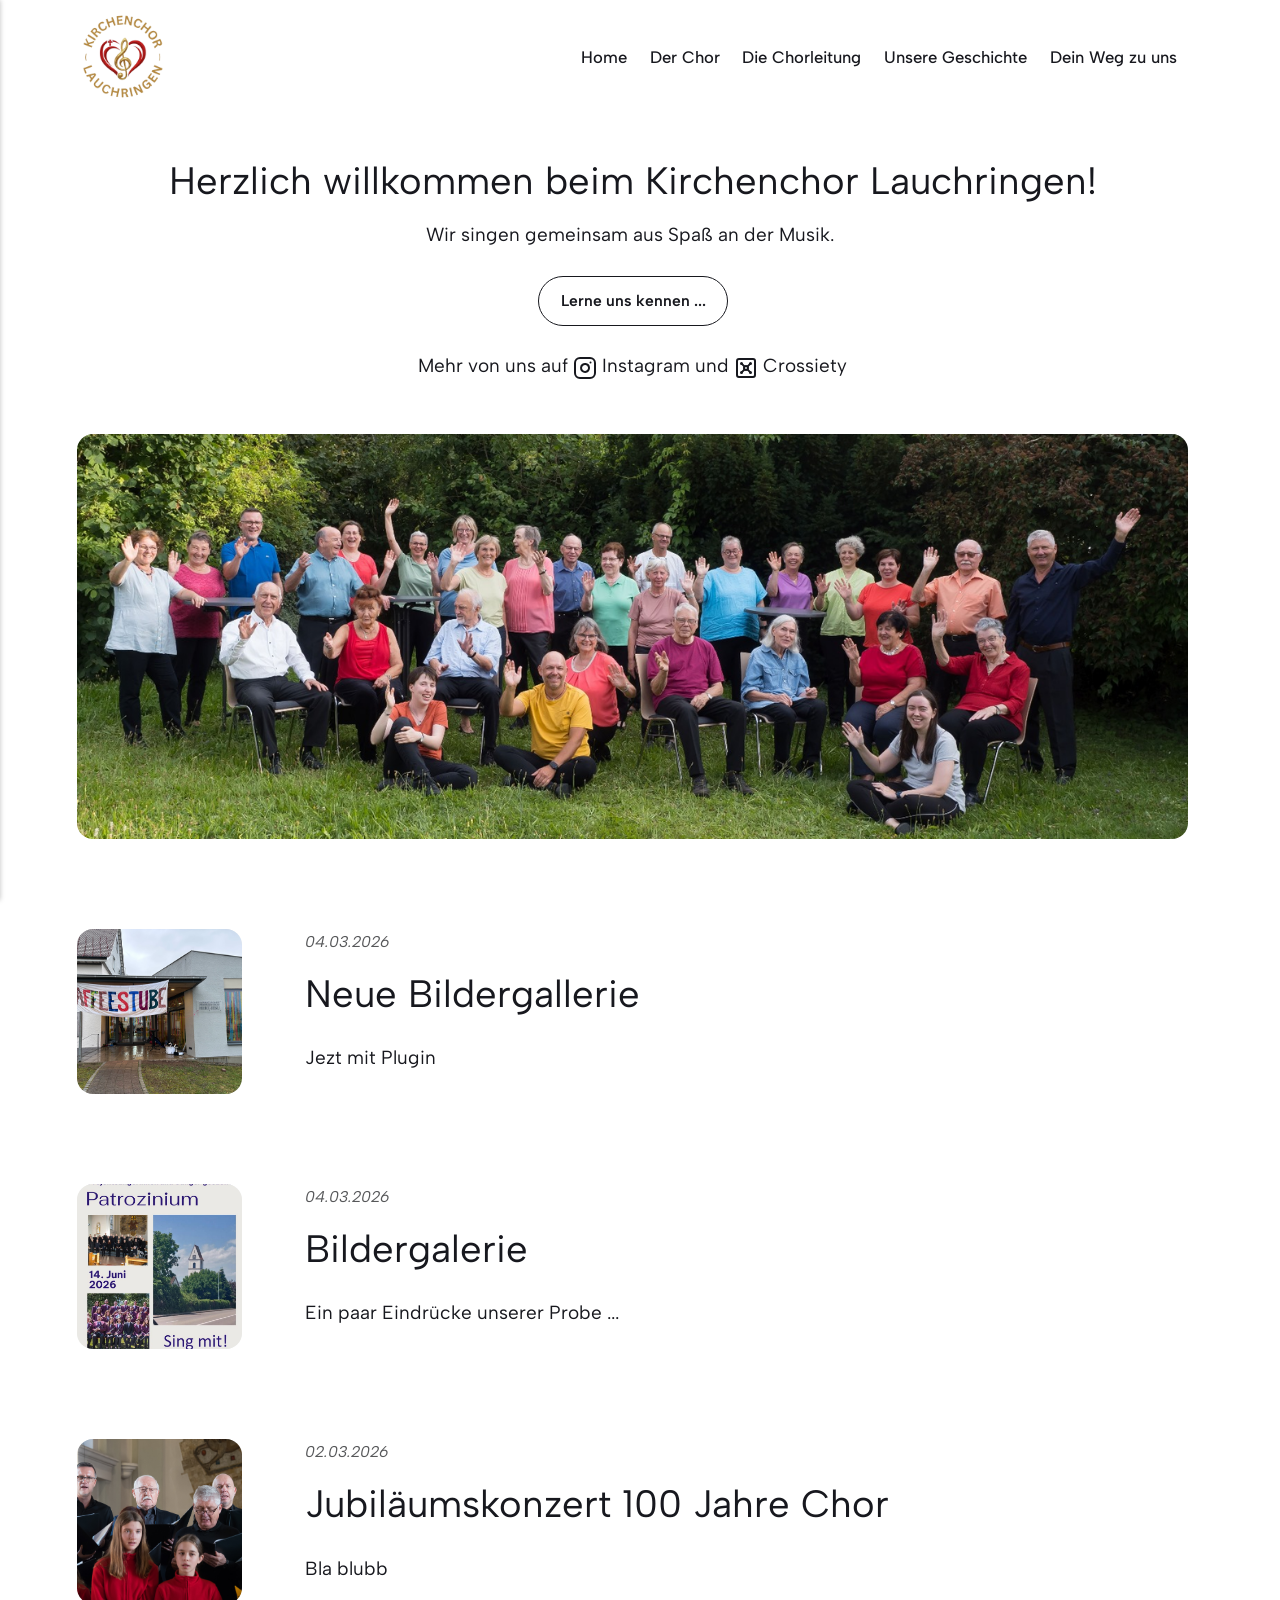
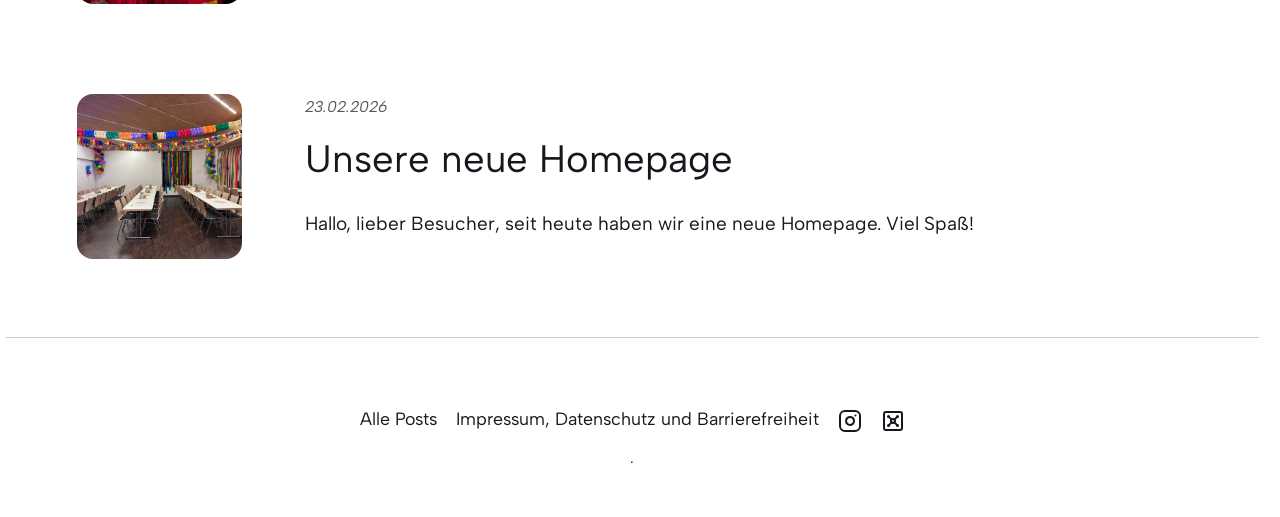
==== commit 3bc47b54: "Updated from Publii" ====
--- a/index.html
+++ b/index.html
@@ -1,6 +1,6 @@
-<!DOCTYPE html><html lang="de"><head><meta charset="utf-8"><meta http-equiv="X-UA-Compatible" content="IE=edge"><meta name="viewport" content="width=device-width,initial-scale=1"><title>Kirchenchor Lauchringen</title><meta name="generator" content="Publii Open-Source CMS for Static Site"><link rel="canonical" href="https://halli77.github.io/kiko2/"><link rel="alternate" type="application/atom+xml" href="https://halli77.github.io/kiko2/feed.xml" title="Kirchenchor Lauchringen - RSS"><link rel="alternate" type="application/json" href="https://halli77.github.io/kiko2/feed.json" title="Kirchenchor Lauchringen - JSON"><meta property="og:title" content="Kirchenchor Lauchringen"><meta property="og:image" content="https://halli77.github.io/kiko2/media/website/logo10-removebg-preview.png"><meta property="og:image:width" content="500"><meta property="og:image:height" content="500"><meta property="og:site_name" content="Kirchenchor Lauchringen"><meta property="og:description" content=""><meta property="og:url" content="https://halli77.github.io/kiko2/"><meta property="og:type" content="website"><link rel="preload" href="https://halli77.github.io/kiko2/assets/dynamic/fonts/albertsans/albertsans.woff2" as="font" type="font/woff2" crossorigin><link rel="preload" href="https://halli77.github.io/kiko2/assets/dynamic/fonts/albertsans/albertsans-italic.woff2" as="font" type="font/woff2" crossorigin><link rel="stylesheet" href="https://halli77.github.io/kiko2/assets/css/style.css?v=23ba72a483573f01f8781c5b20ae5812"><script type="application/ld+json">{"@context":"http://schema.org","@type":"Organization","name":"Kirchenchor Lauchringen","logo":"https://halli77.github.io/kiko2/media/website/logo10-removebg-preview.png","url":"https://halli77.github.io/kiko2/"}</script><noscript><style>img[loading] {
+<!DOCTYPE html><html lang="de"><head><meta charset="utf-8"><meta http-equiv="X-UA-Compatible" content="IE=edge"><meta name="viewport" content="width=device-width,initial-scale=1"><title>Kirchenchor Lauchringen</title><meta name="generator" content="Publii Open-Source CMS for Static Site"><link rel="canonical" href="https://halli77.github.io/kiko2/"><link rel="alternate" type="application/atom+xml" href="https://halli77.github.io/kiko2/feed.xml" title="Kirchenchor Lauchringen - RSS"><link rel="alternate" type="application/json" href="https://halli77.github.io/kiko2/feed.json" title="Kirchenchor Lauchringen - JSON"><meta property="og:title" content="Kirchenchor Lauchringen"><meta property="og:image" content="https://halli77.github.io/kiko2/media/website/logo10-removebg-preview.png"><meta property="og:image:width" content="500"><meta property="og:image:height" content="500"><meta property="og:site_name" content="Kirchenchor Lauchringen"><meta property="og:description" content=""><meta property="og:url" content="https://halli77.github.io/kiko2/"><meta property="og:type" content="website"><link rel="preload" href="https://halli77.github.io/kiko2/assets/dynamic/fonts/albertsans/albertsans.woff2" as="font" type="font/woff2" crossorigin><link rel="preload" href="https://halli77.github.io/kiko2/assets/dynamic/fonts/albertsans/albertsans-italic.woff2" as="font" type="font/woff2" crossorigin><link rel="stylesheet" href="https://halli77.github.io/kiko2/assets/css/style.css?v=4a1cf4ec96d9032c181d63408dd0910d"><script type="application/ld+json">{"@context":"http://schema.org","@type":"Organization","name":"Kirchenchor Lauchringen","logo":"https://halli77.github.io/kiko2/media/website/logo10-removebg-preview.png","url":"https://halli77.github.io/kiko2/"}</script><noscript><style>img[loading] {
                     opacity: 1;
-                }</style></noscript><style>.li{fill:none;stroke-linecap:round;stroke-linejoin:round;vertical-align:middle}</style></head><body class="home-template"><header class="top js-header"><a class="logo" href="https://halli77.github.io/kiko2/"><img src="https://halli77.github.io/kiko2/media/website/logo10-removebg-preview.png" alt="Kirchenchor Lauchringen" width="500" height="500"></a><nav class="navbar js-navbar"><button class="navbar__toggle js-toggle" aria-label="Menu" aria-haspopup="true" aria-expanded="false"><span class="navbar__toggle-box"><span class="navbar__toggle-inner">Menu</span></span></button><ul class="navbar__menu"><li class="active"><a href="https://halli77.github.io/kiko2/" target="_self">Home</a></li><li><a href="https://halli77.github.io/kiko2/unser-chor.html" target="_self">Der Chor</a></li><li><a href="https://halli77.github.io/kiko2/die-chorleitung.html" target="_self">Die Chorleitung</a></li><li><a href="https://halli77.github.io/kiko2/unsere-geschichte.html" target="_self">Unsere Geschichte</a></li><li><a href="https://halli77.github.io/kiko2/kontakt.html" target="_self">Dein Weg zu uns</a></li></ul></nav></header><main><div class="hero"><header class="hero__content hero__content--centered"><div class="wrapper"><h1>Herzlich willkommen!</h1><p>Wir singen gemeinsam aus Spaß an der Musik. </p><p><a href="./unser-chor.html" class="btn">Lerne uns kennen ...</a></p><p>Mehr von uns auf <a href="https://www.instagram.com/kirchenchor.lauchringen/" title="Instagram" target="_blank" rel="noopener"><svg class="li li-instagram" width="24px" height="24px" fill="none" stroke="currentColor" stroke-width="2" viewBox="0 0 24 24"><g><rect width="20" height="20" x="2" y="2" rx="5" ry="5"/><path d="M16 11.37A4 4 0 1 1 12.63 8 4 4 0 0 1 16 11.37M17.5 6.5h.01"/></g></svg> Instagram</a> und <a href="https://crossiety.app/groups/14227/posts" title="Crossiety" target="_blank" rel="noopener"><svg class="li li-vault" width="24px" height="24px" fill="none" stroke="currentColor" stroke-width="2" viewBox="0 0 24 24"><g><rect width="18" height="18" x="3" y="3" rx="2"/><circle cx="7.5" cy="7.5" r=".5" fill="currentColor"/><path d="m7.9 7.9 2.7 2.7"/><circle cx="16.5" cy="7.5" r=".5" fill="currentColor"/><path d="m13.4 10.6 2.7-2.7"/><circle cx="7.5" cy="16.5" r=".5" fill="currentColor"/><path d="m7.9 16.1 2.7-2.7"/><circle cx="16.5" cy="16.5" r=".5" fill="currentColor"/><path d="m13.4 13.4 2.7 2.7"/><circle cx="12" cy="12" r="2"/></g></svg> Crossiety</a></p></div></header><figure class="hero__image"><div class="hero__image-wrapper"><img src="https://halli77.github.io/kiko2/media/website/gruppenbild_winken.jpeg" srcset="https://halli77.github.io/kiko2/media/website/responsive/gruppenbild_winken-xs.webp 640w, https://halli77.github.io/kiko2/media/website/responsive/gruppenbild_winken-sm.webp 768w, https://halli77.github.io/kiko2/media/website/responsive/gruppenbild_winken-md.webp 1024w, https://halli77.github.io/kiko2/media/website/responsive/gruppenbild_winken-lg.webp 1366w, https://halli77.github.io/kiko2/media/website/responsive/gruppenbild_winken-xl.webp 1600w, https://halli77.github.io/kiko2/media/website/responsive/gruppenbild_winken-2xl.webp 1920w" sizes="88vw" loading="eager" width="1600" height="784" alt=""></div></figure></div><div class="wrapper feed"><article class="feed__item"><figure class="feed__image"><img src="https://halli77.github.io/kiko2/media/posts/11/IMG_8255.jpeg" srcset="https://halli77.github.io/kiko2/media/posts/11/responsive/IMG_8255-xs.webp 640w, https://halli77.github.io/kiko2/media/posts/11/responsive/IMG_8255-sm.webp 768w, https://halli77.github.io/kiko2/media/posts/11/responsive/IMG_8255-md.webp 1024w" sizes="(min-width: 600px) calc(4.38vw + 143px), 87.86vw" loading="lazy" height="3024" width="4032" alt=""></figure><div class="feed__content"><header><div class="feed__meta"><time datetime="2026-03-04T11:24" class="feed__date">04.03.2026</time></div><h2 class="feed__title"><a href="https://halli77.github.io/kiko2/neue-bildergallerie.html">Neue Bildergallerie</a></h2></header><p>Jezt mit Plugin</p></div></article><article class="feed__item"><figure class="feed__image"><img src="https://halli77.github.io/kiko2/media/posts/10/8500AC7E-CC5B-41E7-93D7-3D6EBF77DC75.png" srcset="https://halli77.github.io/kiko2/media/posts/10/responsive/8500AC7E-CC5B-41E7-93D7-3D6EBF77DC75-xs.webp 640w, https://halli77.github.io/kiko2/media/posts/10/responsive/8500AC7E-CC5B-41E7-93D7-3D6EBF77DC75-sm.webp 768w, https://halli77.github.io/kiko2/media/posts/10/responsive/8500AC7E-CC5B-41E7-93D7-3D6EBF77DC75-md.webp 1024w" sizes="(min-width: 600px) calc(4.38vw + 143px), 87.86vw" loading="lazy" height="1350" width="1080" alt=""></figure><div class="feed__content"><header><div class="feed__meta"><time datetime="2026-03-04T11:11" class="feed__date">04.03.2026</time></div><h2 class="feed__title"><a href="https://halli77.github.io/kiko2/bildergalerie.html">Bildergalerie</a></h2></header><p>Ein paar Eindrücke unserer Probe ...</p></div></article><article class="feed__item"><figure class="feed__image"><img src="https://halli77.github.io/kiko2/media/posts/9/PA270075_1.jpg" srcset="https://halli77.github.io/kiko2/media/posts/9/responsive/PA270075_1-xs.webp 640w, https://halli77.github.io/kiko2/media/posts/9/responsive/PA270075_1-sm.webp 768w, https://halli77.github.io/kiko2/media/posts/9/responsive/PA270075_1-md.webp 1024w" sizes="(min-width: 600px) calc(4.38vw + 143px), 87.86vw" loading="lazy" height="3888" width="5184" alt=""></figure><div class="feed__content"><header><div class="feed__meta"><time datetime="2026-03-02T09:30" class="feed__date">02.03.2026</time></div><h2 class="feed__title"><a href="https://halli77.github.io/kiko2/jubilaeumskonzert-100-jahre-chor.html">Jubiläumskonzert 100 Jahre Chor</a></h2></header><p>Bla blubb</p></div></article><article class="feed__item"><figure class="feed__image"><img src="https://halli77.github.io/kiko2/media/posts/2/IMG_8208.jpeg" srcset="https://halli77.github.io/kiko2/media/posts/2/responsive/IMG_8208-xs.webp 640w, https://halli77.github.io/kiko2/media/posts/2/responsive/IMG_8208-sm.webp 768w, https://halli77.github.io/kiko2/media/posts/2/responsive/IMG_8208-md.webp 1024w" sizes="(min-width: 600px) calc(4.38vw + 143px), 87.86vw" loading="lazy" height="3024" width="4032" alt=""></figure><div class="feed__content"><header><div class="feed__meta"><time datetime="2026-02-23T15:54" class="feed__date">23.02.2026</time></div><h2 class="feed__title"><a href="https://halli77.github.io/kiko2/unsere-neue-homepage.html">Unsere neue Homepage</a></h2></header><p>Hallo, lieber Besucher, seit heute haben wir eine neue Homepage. Viel Spaß!</p></div></article></div></main><footer class="footer"><div class="wrapper"><nav class="footer__nav"><ul><li><a href="https://halli77.github.io/kiko2/" class="al" target="_self">Alle Posts</a></li><li><a href="https://halli77.github.io/kiko2/impressum.html" class="al" target="_self">Impressum, Datenschutz und Barrierefreiheit</a></li><li><a href="https://instagram.com/kirchenchor.lauchringen" class="al" title="Instagram" target="_blank"><svg class="li li-instagram" width="24px" height="24px" fill="none" stroke="currentColor" stroke-width="2" viewBox="0 0 24 24"><g><rect width="20" height="20" x="2" y="2" rx="5" ry="5"/><path d="M16 11.37A4 4 0 1 1 12.63 8 4 4 0 0 1 16 11.37M17.5 6.5h.01"/></g></svg></a></li><li><a href="https://crossiety.app/groups/14227/posts" class="al" title="Crossiety" target="_blank"><svg class="li li-vault" width="24px" height="24px" fill="none" stroke="currentColor" stroke-width="2" viewBox="0 0 24 24"><g><rect width="18" height="18" x="3" y="3" rx="2"/><circle cx="7.5" cy="7.5" r=".5" fill="currentColor"/><path d="m7.9 7.9 2.7 2.7"/><circle cx="16.5" cy="7.5" r=".5" fill="currentColor"/><path d="m13.4 10.6 2.7-2.7"/><circle cx="7.5" cy="16.5" r=".5" fill="currentColor"/><path d="m7.9 16.1 2.7-2.7"/><circle cx="16.5" cy="16.5" r=".5" fill="currentColor"/><path d="m13.4 13.4 2.7 2.7"/><circle cx="12" cy="12" r="2"/></g></svg></a></li></ul></nav><div class="footer__copyright"><p>.</p></div><button id="backToTop" class="footer__bttop" aria-label="Back to top" title="Back to top"><svg width="20" height="20"><use xlink:href="https://halli77.github.io/kiko2/assets/svg/svg-map.svg#toparrow"/></svg></button></div></footer><script defer="defer" src="https://halli77.github.io/kiko2/assets/js/scripts.min.js?v=5b281635e15390808bf7c16849a842a6"></script><script>window.publiiThemeMenuConfig={mobileMenuMode:'sidebar',animationSpeed:300,submenuWidth: 'auto',doubleClickTime:500,mobileMenuExpandableSubmenus:true,relatedContainerForOverlayMenuSelector:'.top'};</script><script>var images = document.querySelectorAll('img[loading]');
+                }</style></noscript><style>.li{fill:none;stroke-linecap:round;stroke-linejoin:round;vertical-align:middle}</style></head><body class="home-template"><header class="top js-header"><a class="logo" href="https://halli77.github.io/kiko2/"><img src="https://halli77.github.io/kiko2/media/website/logo10-removebg-preview.png" alt="Kirchenchor Lauchringen" width="500" height="500"></a><nav class="navbar js-navbar"><button class="navbar__toggle js-toggle" aria-label="Menu" aria-haspopup="true" aria-expanded="false"><span class="navbar__toggle-box"><span class="navbar__toggle-inner">Menu</span></span></button><ul class="navbar__menu"><li class="active"><a href="https://halli77.github.io/kiko2/" target="_self">Home</a></li><li><a href="https://halli77.github.io/kiko2/unser-chor.html" target="_self">Der Chor</a></li><li><a href="https://halli77.github.io/kiko2/die-chorleitung.html" target="_self">Die Chorleitung</a></li><li><a href="https://halli77.github.io/kiko2/unsere-geschichte.html" target="_self">Unsere Geschichte</a></li><li><a href="https://halli77.github.io/kiko2/kontakt.html" target="_self">Dein Weg zu uns</a></li></ul></nav></header><main><div class="hero"><header class="hero__content hero__content--centered"><div class="wrapper"><h2>Herzlich willkommen beim Kirchenchor Lauchringen!</h2><p>Wir singen gemeinsam aus Spaß an der Musik. </p><p><a href="./unser-chor.html" class="btn">Lerne uns kennen ...</a></p><p>Mehr von uns auf <a href="https://www.instagram.com/kirchenchor.lauchringen/" title="Instagram" target="_blank" rel="noopener"><svg class="li li-instagram" width="24px" height="24px" fill="none" stroke="currentColor" stroke-width="2" viewBox="0 0 24 24"><g><rect width="20" height="20" x="2" y="2" rx="5" ry="5"/><path d="M16 11.37A4 4 0 1 1 12.63 8 4 4 0 0 1 16 11.37M17.5 6.5h.01"/></g></svg> Instagram</a> und <a href="https://crossiety.app/groups/14227/posts" title="Crossiety" target="_blank" rel="noopener"><svg class="li li-vault" width="24px" height="24px" fill="none" stroke="currentColor" stroke-width="2" viewBox="0 0 24 24"><g><rect width="18" height="18" x="3" y="3" rx="2"/><circle cx="7.5" cy="7.5" r=".5" fill="currentColor"/><path d="m7.9 7.9 2.7 2.7"/><circle cx="16.5" cy="7.5" r=".5" fill="currentColor"/><path d="m13.4 10.6 2.7-2.7"/><circle cx="7.5" cy="16.5" r=".5" fill="currentColor"/><path d="m7.9 16.1 2.7-2.7"/><circle cx="16.5" cy="16.5" r=".5" fill="currentColor"/><path d="m13.4 13.4 2.7 2.7"/><circle cx="12" cy="12" r="2"/></g></svg> Crossiety</a></p></div></header><figure class="hero__image"><div class="hero__image-wrapper"><img src="https://halli77.github.io/kiko2/media/website/gruppenbild_winken.jpeg" srcset="https://halli77.github.io/kiko2/media/website/responsive/gruppenbild_winken-xs.webp 640w, https://halli77.github.io/kiko2/media/website/responsive/gruppenbild_winken-sm.webp 768w, https://halli77.github.io/kiko2/media/website/responsive/gruppenbild_winken-md.webp 1024w, https://halli77.github.io/kiko2/media/website/responsive/gruppenbild_winken-lg.webp 1366w, https://halli77.github.io/kiko2/media/website/responsive/gruppenbild_winken-xl.webp 1600w, https://halli77.github.io/kiko2/media/website/responsive/gruppenbild_winken-2xl.webp 1920w" sizes="88vw" loading="eager" width="1600" height="784" alt=""></div></figure></div><div class="wrapper feed"><article class="feed__item"><figure class="feed__image"><img src="https://halli77.github.io/kiko2/media/posts/11/IMG_8255.jpeg" srcset="https://halli77.github.io/kiko2/media/posts/11/responsive/IMG_8255-xs.webp 640w, https://halli77.github.io/kiko2/media/posts/11/responsive/IMG_8255-sm.webp 768w, https://halli77.github.io/kiko2/media/posts/11/responsive/IMG_8255-md.webp 1024w" sizes="(min-width: 600px) calc(4.38vw + 143px), 87.86vw" loading="lazy" height="3024" width="4032" alt=""></figure><div class="feed__content"><header><div class="feed__meta"><time datetime="2026-03-04T11:24" class="feed__date">04.03.2026</time></div><h2 class="feed__title"><a href="https://halli77.github.io/kiko2/neue-bildergallerie.html">Neue Bildergallerie</a></h2></header><p>Jezt mit Plugin</p></div></article><article class="feed__item"><figure class="feed__image"><img src="https://halli77.github.io/kiko2/media/posts/10/8500AC7E-CC5B-41E7-93D7-3D6EBF77DC75.png" srcset="https://halli77.github.io/kiko2/media/posts/10/responsive/8500AC7E-CC5B-41E7-93D7-3D6EBF77DC75-xs.webp 640w, https://halli77.github.io/kiko2/media/posts/10/responsive/8500AC7E-CC5B-41E7-93D7-3D6EBF77DC75-sm.webp 768w, https://halli77.github.io/kiko2/media/posts/10/responsive/8500AC7E-CC5B-41E7-93D7-3D6EBF77DC75-md.webp 1024w" sizes="(min-width: 600px) calc(4.38vw + 143px), 87.86vw" loading="lazy" height="1350" width="1080" alt=""></figure><div class="feed__content"><header><div class="feed__meta"><time datetime="2026-03-04T11:11" class="feed__date">04.03.2026</time></div><h2 class="feed__title"><a href="https://halli77.github.io/kiko2/bildergalerie.html">Bildergalerie</a></h2></header><p>Ein paar Eindrücke unserer Probe ...</p></div></article><article class="feed__item"><figure class="feed__image"><img src="https://halli77.github.io/kiko2/media/posts/9/PA270075_1.jpg" srcset="https://halli77.github.io/kiko2/media/posts/9/responsive/PA270075_1-xs.webp 640w, https://halli77.github.io/kiko2/media/posts/9/responsive/PA270075_1-sm.webp 768w, https://halli77.github.io/kiko2/media/posts/9/responsive/PA270075_1-md.webp 1024w" sizes="(min-width: 600px) calc(4.38vw + 143px), 87.86vw" loading="lazy" height="3888" width="5184" alt=""></figure><div class="feed__content"><header><div class="feed__meta"><time datetime="2026-03-02T09:30" class="feed__date">02.03.2026</time></div><h2 class="feed__title"><a href="https://halli77.github.io/kiko2/jubilaeumskonzert-100-jahre-chor.html">Jubiläumskonzert 100 Jahre Chor</a></h2></header><p>Bla blubb</p></div></article><article class="feed__item"><figure class="feed__image"><img src="https://halli77.github.io/kiko2/media/posts/2/IMG_8208.jpeg" srcset="https://halli77.github.io/kiko2/media/posts/2/responsive/IMG_8208-xs.webp 640w, https://halli77.github.io/kiko2/media/posts/2/responsive/IMG_8208-sm.webp 768w, https://halli77.github.io/kiko2/media/posts/2/responsive/IMG_8208-md.webp 1024w" sizes="(min-width: 600px) calc(4.38vw + 143px), 87.86vw" loading="lazy" height="3024" width="4032" alt=""></figure><div class="feed__content"><header><div class="feed__meta"><time datetime="2026-02-23T15:54" class="feed__date">23.02.2026</time></div><h2 class="feed__title"><a href="https://halli77.github.io/kiko2/unsere-neue-homepage.html">Unsere neue Homepage</a></h2></header><p>Hallo, lieber Besucher, seit heute haben wir eine neue Homepage. Viel Spaß!</p></div></article></div></main><footer class="footer"><div class="wrapper"><nav class="footer__nav"><ul><li><a href="https://halli77.github.io/kiko2/" class="al" target="_self">Alle Posts</a></li><li><a href="https://halli77.github.io/kiko2/impressum.html" class="al" target="_self">Impressum, Datenschutz und Barrierefreiheit</a></li><li><a href="https://instagram.com/kirchenchor.lauchringen" class="al" title="Instagram" target="_blank"><svg class="li li-instagram" width="24px" height="24px" fill="none" stroke="currentColor" stroke-width="2" viewBox="0 0 24 24"><g><rect width="20" height="20" x="2" y="2" rx="5" ry="5"/><path d="M16 11.37A4 4 0 1 1 12.63 8 4 4 0 0 1 16 11.37M17.5 6.5h.01"/></g></svg></a></li><li><a href="https://crossiety.app/groups/14227/posts" class="al" title="Crossiety" target="_blank"><svg class="li li-vault" width="24px" height="24px" fill="none" stroke="currentColor" stroke-width="2" viewBox="0 0 24 24"><g><rect width="18" height="18" x="3" y="3" rx="2"/><circle cx="7.5" cy="7.5" r=".5" fill="currentColor"/><path d="m7.9 7.9 2.7 2.7"/><circle cx="16.5" cy="7.5" r=".5" fill="currentColor"/><path d="m13.4 10.6 2.7-2.7"/><circle cx="7.5" cy="16.5" r=".5" fill="currentColor"/><path d="m7.9 16.1 2.7-2.7"/><circle cx="16.5" cy="16.5" r=".5" fill="currentColor"/><path d="m13.4 13.4 2.7 2.7"/><circle cx="12" cy="12" r="2"/></g></svg></a></li></ul></nav><div class="footer__copyright"><p>.</p></div><button id="backToTop" class="footer__bttop" aria-label="Back to top" title="Back to top"><svg width="20" height="20"><use xlink:href="https://halli77.github.io/kiko2/assets/svg/svg-map.svg#toparrow"/></svg></button></div></footer><script defer="defer" src="https://halli77.github.io/kiko2/assets/js/scripts.min.js?v=5b281635e15390808bf7c16849a842a6"></script><script>window.publiiThemeMenuConfig={mobileMenuMode:'sidebar',animationSpeed:300,submenuWidth: 'auto',doubleClickTime:500,mobileMenuExpandableSubmenus:true,relatedContainerForOverlayMenuSelector:'.top'};</script><script>var images = document.querySelectorAll('img[loading]');
         for (var i = 0; i < images.length; i++) {
             if (images[i].complete) {
                 images[i].classList.add('is-loaded');
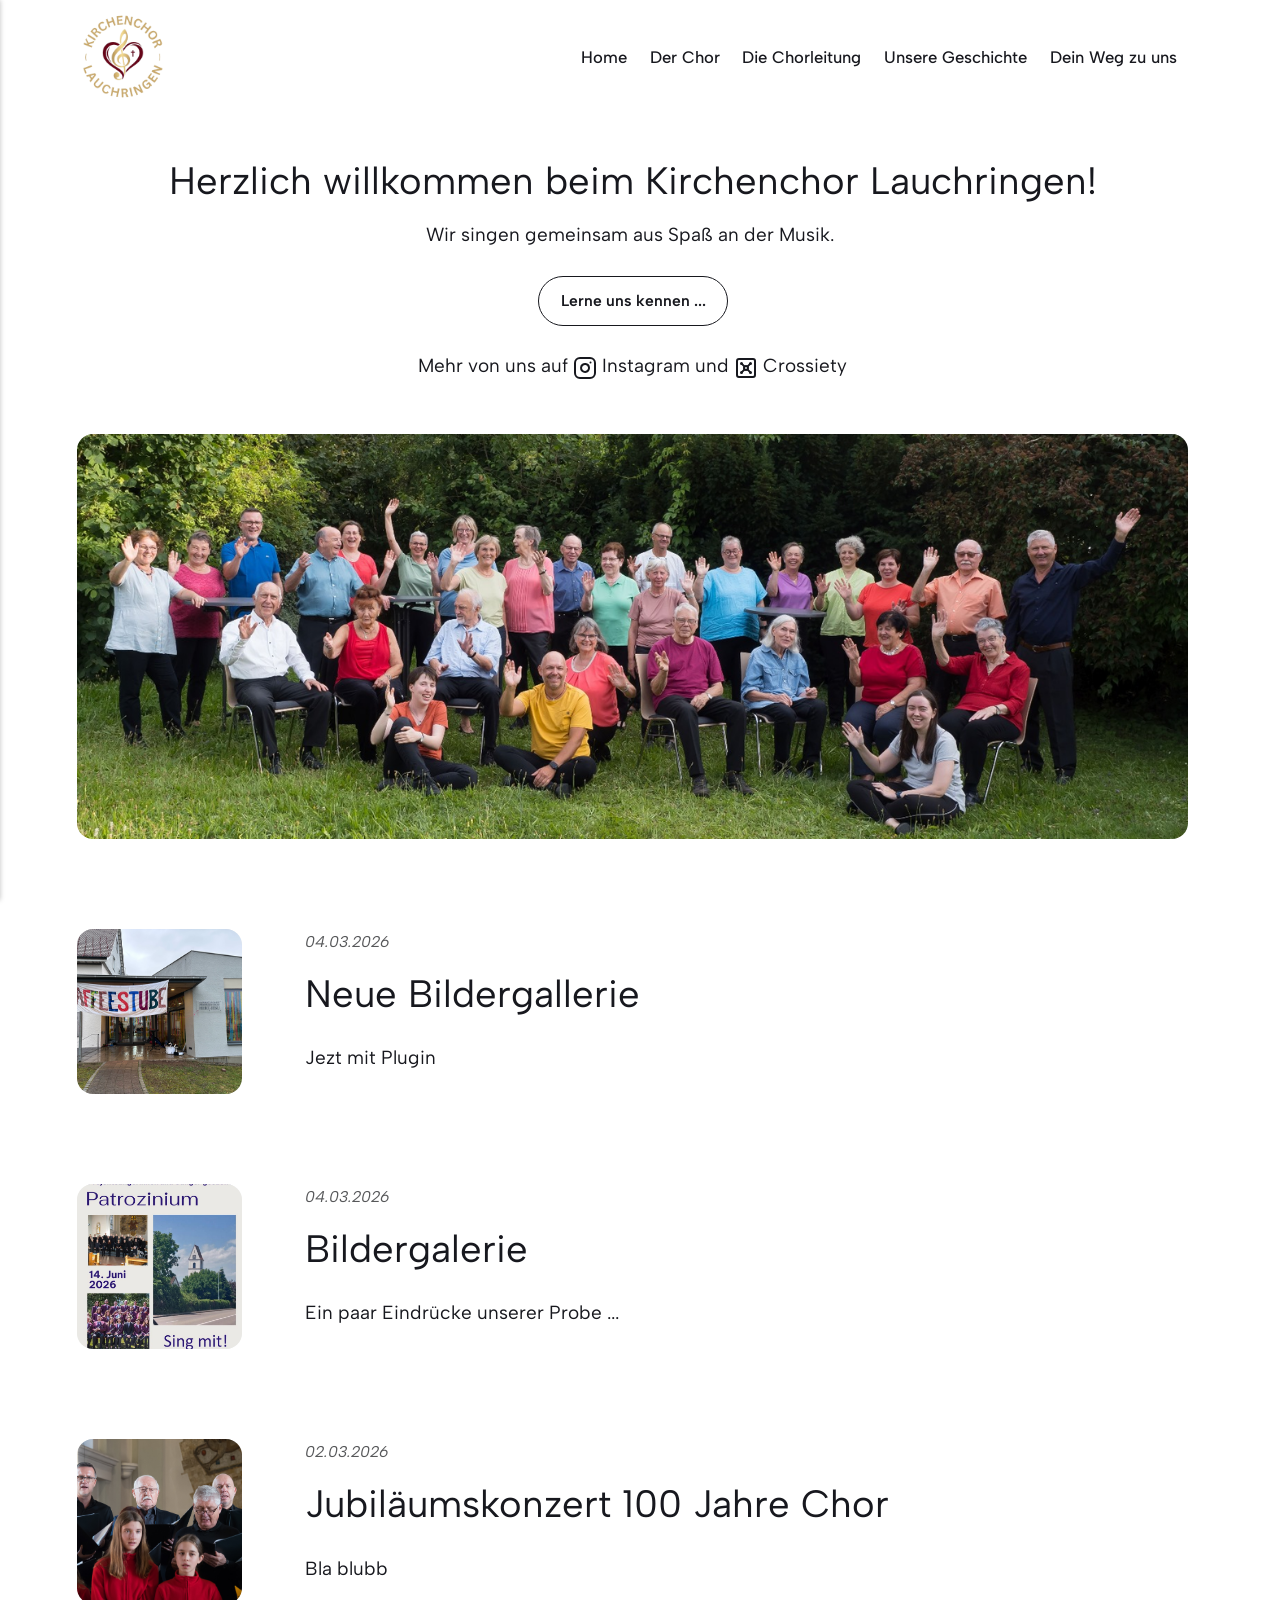
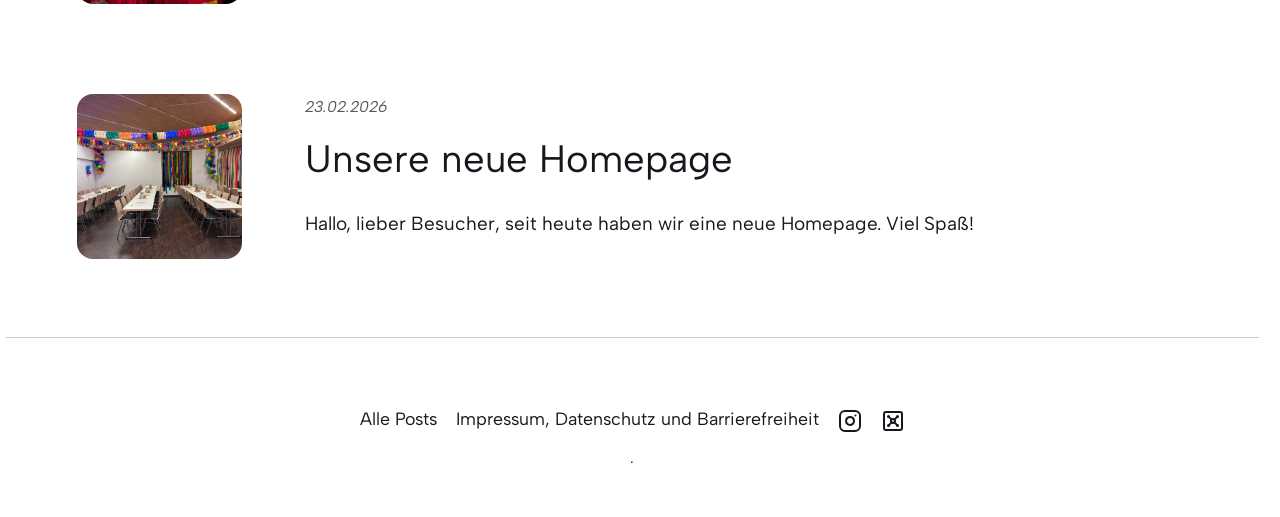
==== commit 68914184: "Updated from Publii" ====
--- a/index.html
+++ b/index.html
@@ -1,6 +1,6 @@
-<!DOCTYPE html><html lang="de"><head><meta charset="utf-8"><meta http-equiv="X-UA-Compatible" content="IE=edge"><meta name="viewport" content="width=device-width,initial-scale=1"><title>Kirchenchor Lauchringen</title><meta name="generator" content="Publii Open-Source CMS for Static Site"><link rel="canonical" href="https://halli77.github.io/kiko2/"><link rel="alternate" type="application/atom+xml" href="https://halli77.github.io/kiko2/feed.xml" title="Kirchenchor Lauchringen - RSS"><link rel="alternate" type="application/json" href="https://halli77.github.io/kiko2/feed.json" title="Kirchenchor Lauchringen - JSON"><meta property="og:title" content="Kirchenchor Lauchringen"><meta property="og:image" content="https://halli77.github.io/kiko2/media/website/logo10-removebg-preview.png"><meta property="og:image:width" content="500"><meta property="og:image:height" content="500"><meta property="og:site_name" content="Kirchenchor Lauchringen"><meta property="og:description" content=""><meta property="og:url" content="https://halli77.github.io/kiko2/"><meta property="og:type" content="website"><link rel="preload" href="https://halli77.github.io/kiko2/assets/dynamic/fonts/albertsans/albertsans.woff2" as="font" type="font/woff2" crossorigin><link rel="preload" href="https://halli77.github.io/kiko2/assets/dynamic/fonts/albertsans/albertsans-italic.woff2" as="font" type="font/woff2" crossorigin><link rel="stylesheet" href="https://halli77.github.io/kiko2/assets/css/style.css?v=4a1cf4ec96d9032c181d63408dd0910d"><script type="application/ld+json">{"@context":"http://schema.org","@type":"Organization","name":"Kirchenchor Lauchringen","logo":"https://halli77.github.io/kiko2/media/website/logo10-removebg-preview.png","url":"https://halli77.github.io/kiko2/"}</script><noscript><style>img[loading] {
+<!DOCTYPE html><html lang="de"><head><meta charset="utf-8"><meta http-equiv="X-UA-Compatible" content="IE=edge"><meta name="viewport" content="width=device-width,initial-scale=1"><title>Kirchenchor Lauchringen</title><meta name="generator" content="Publii Open-Source CMS for Static Site"><link rel="canonical" href="https://halli77.github.io/kiko2/"><link rel="alternate" type="application/atom+xml" href="https://halli77.github.io/kiko2/feed.xml" title="Kirchenchor Lauchringen - RSS"><link rel="alternate" type="application/json" href="https://halli77.github.io/kiko2/feed.json" title="Kirchenchor Lauchringen - JSON"><meta property="og:title" content="Kirchenchor Lauchringen"><meta property="og:image" content="https://halli77.github.io/kiko2/media/website/logo12_rund-removebg-preview.png"><meta property="og:image:width" content="500"><meta property="og:image:height" content="500"><meta property="og:site_name" content="Kirchenchor Lauchringen"><meta property="og:description" content=""><meta property="og:url" content="https://halli77.github.io/kiko2/"><meta property="og:type" content="website"><link rel="preload" href="https://halli77.github.io/kiko2/assets/dynamic/fonts/albertsans/albertsans.woff2" as="font" type="font/woff2" crossorigin><link rel="preload" href="https://halli77.github.io/kiko2/assets/dynamic/fonts/albertsans/albertsans-italic.woff2" as="font" type="font/woff2" crossorigin><link rel="stylesheet" href="https://halli77.github.io/kiko2/assets/css/style.css?v=4a1cf4ec96d9032c181d63408dd0910d"><script type="application/ld+json">{"@context":"http://schema.org","@type":"Organization","name":"Kirchenchor Lauchringen","logo":"https://halli77.github.io/kiko2/media/website/logo12_rund-removebg-preview.png","url":"https://halli77.github.io/kiko2/"}</script><noscript><style>img[loading] {
                     opacity: 1;
-                }</style></noscript><style>.li{fill:none;stroke-linecap:round;stroke-linejoin:round;vertical-align:middle}</style></head><body class="home-template"><header class="top js-header"><a class="logo" href="https://halli77.github.io/kiko2/"><img src="https://halli77.github.io/kiko2/media/website/logo10-removebg-preview.png" alt="Kirchenchor Lauchringen" width="500" height="500"></a><nav class="navbar js-navbar"><button class="navbar__toggle js-toggle" aria-label="Menu" aria-haspopup="true" aria-expanded="false"><span class="navbar__toggle-box"><span class="navbar__toggle-inner">Menu</span></span></button><ul class="navbar__menu"><li class="active"><a href="https://halli77.github.io/kiko2/" target="_self">Home</a></li><li><a href="https://halli77.github.io/kiko2/unser-chor.html" target="_self">Der Chor</a></li><li><a href="https://halli77.github.io/kiko2/die-chorleitung.html" target="_self">Die Chorleitung</a></li><li><a href="https://halli77.github.io/kiko2/unsere-geschichte.html" target="_self">Unsere Geschichte</a></li><li><a href="https://halli77.github.io/kiko2/kontakt.html" target="_self">Dein Weg zu uns</a></li></ul></nav></header><main><div class="hero"><header class="hero__content hero__content--centered"><div class="wrapper"><h2>Herzlich willkommen beim Kirchenchor Lauchringen!</h2><p>Wir singen gemeinsam aus Spaß an der Musik. </p><p><a href="./unser-chor.html" class="btn">Lerne uns kennen ...</a></p><p>Mehr von uns auf <a href="https://www.instagram.com/kirchenchor.lauchringen/" title="Instagram" target="_blank" rel="noopener"><svg class="li li-instagram" width="24px" height="24px" fill="none" stroke="currentColor" stroke-width="2" viewBox="0 0 24 24"><g><rect width="20" height="20" x="2" y="2" rx="5" ry="5"/><path d="M16 11.37A4 4 0 1 1 12.63 8 4 4 0 0 1 16 11.37M17.5 6.5h.01"/></g></svg> Instagram</a> und <a href="https://crossiety.app/groups/14227/posts" title="Crossiety" target="_blank" rel="noopener"><svg class="li li-vault" width="24px" height="24px" fill="none" stroke="currentColor" stroke-width="2" viewBox="0 0 24 24"><g><rect width="18" height="18" x="3" y="3" rx="2"/><circle cx="7.5" cy="7.5" r=".5" fill="currentColor"/><path d="m7.9 7.9 2.7 2.7"/><circle cx="16.5" cy="7.5" r=".5" fill="currentColor"/><path d="m13.4 10.6 2.7-2.7"/><circle cx="7.5" cy="16.5" r=".5" fill="currentColor"/><path d="m7.9 16.1 2.7-2.7"/><circle cx="16.5" cy="16.5" r=".5" fill="currentColor"/><path d="m13.4 13.4 2.7 2.7"/><circle cx="12" cy="12" r="2"/></g></svg> Crossiety</a></p></div></header><figure class="hero__image"><div class="hero__image-wrapper"><img src="https://halli77.github.io/kiko2/media/website/gruppenbild_winken.jpeg" srcset="https://halli77.github.io/kiko2/media/website/responsive/gruppenbild_winken-xs.webp 640w, https://halli77.github.io/kiko2/media/website/responsive/gruppenbild_winken-sm.webp 768w, https://halli77.github.io/kiko2/media/website/responsive/gruppenbild_winken-md.webp 1024w, https://halli77.github.io/kiko2/media/website/responsive/gruppenbild_winken-lg.webp 1366w, https://halli77.github.io/kiko2/media/website/responsive/gruppenbild_winken-xl.webp 1600w, https://halli77.github.io/kiko2/media/website/responsive/gruppenbild_winken-2xl.webp 1920w" sizes="88vw" loading="eager" width="1600" height="784" alt=""></div></figure></div><div class="wrapper feed"><article class="feed__item"><figure class="feed__image"><img src="https://halli77.github.io/kiko2/media/posts/11/IMG_8255.jpeg" srcset="https://halli77.github.io/kiko2/media/posts/11/responsive/IMG_8255-xs.webp 640w, https://halli77.github.io/kiko2/media/posts/11/responsive/IMG_8255-sm.webp 768w, https://halli77.github.io/kiko2/media/posts/11/responsive/IMG_8255-md.webp 1024w" sizes="(min-width: 600px) calc(4.38vw + 143px), 87.86vw" loading="lazy" height="3024" width="4032" alt=""></figure><div class="feed__content"><header><div class="feed__meta"><time datetime="2026-03-04T11:24" class="feed__date">04.03.2026</time></div><h2 class="feed__title"><a href="https://halli77.github.io/kiko2/neue-bildergallerie.html">Neue Bildergallerie</a></h2></header><p>Jezt mit Plugin</p></div></article><article class="feed__item"><figure class="feed__image"><img src="https://halli77.github.io/kiko2/media/posts/10/8500AC7E-CC5B-41E7-93D7-3D6EBF77DC75.png" srcset="https://halli77.github.io/kiko2/media/posts/10/responsive/8500AC7E-CC5B-41E7-93D7-3D6EBF77DC75-xs.webp 640w, https://halli77.github.io/kiko2/media/posts/10/responsive/8500AC7E-CC5B-41E7-93D7-3D6EBF77DC75-sm.webp 768w, https://halli77.github.io/kiko2/media/posts/10/responsive/8500AC7E-CC5B-41E7-93D7-3D6EBF77DC75-md.webp 1024w" sizes="(min-width: 600px) calc(4.38vw + 143px), 87.86vw" loading="lazy" height="1350" width="1080" alt=""></figure><div class="feed__content"><header><div class="feed__meta"><time datetime="2026-03-04T11:11" class="feed__date">04.03.2026</time></div><h2 class="feed__title"><a href="https://halli77.github.io/kiko2/bildergalerie.html">Bildergalerie</a></h2></header><p>Ein paar Eindrücke unserer Probe ...</p></div></article><article class="feed__item"><figure class="feed__image"><img src="https://halli77.github.io/kiko2/media/posts/9/PA270075_1.jpg" srcset="https://halli77.github.io/kiko2/media/posts/9/responsive/PA270075_1-xs.webp 640w, https://halli77.github.io/kiko2/media/posts/9/responsive/PA270075_1-sm.webp 768w, https://halli77.github.io/kiko2/media/posts/9/responsive/PA270075_1-md.webp 1024w" sizes="(min-width: 600px) calc(4.38vw + 143px), 87.86vw" loading="lazy" height="3888" width="5184" alt=""></figure><div class="feed__content"><header><div class="feed__meta"><time datetime="2026-03-02T09:30" class="feed__date">02.03.2026</time></div><h2 class="feed__title"><a href="https://halli77.github.io/kiko2/jubilaeumskonzert-100-jahre-chor.html">Jubiläumskonzert 100 Jahre Chor</a></h2></header><p>Bla blubb</p></div></article><article class="feed__item"><figure class="feed__image"><img src="https://halli77.github.io/kiko2/media/posts/2/IMG_8208.jpeg" srcset="https://halli77.github.io/kiko2/media/posts/2/responsive/IMG_8208-xs.webp 640w, https://halli77.github.io/kiko2/media/posts/2/responsive/IMG_8208-sm.webp 768w, https://halli77.github.io/kiko2/media/posts/2/responsive/IMG_8208-md.webp 1024w" sizes="(min-width: 600px) calc(4.38vw + 143px), 87.86vw" loading="lazy" height="3024" width="4032" alt=""></figure><div class="feed__content"><header><div class="feed__meta"><time datetime="2026-02-23T15:54" class="feed__date">23.02.2026</time></div><h2 class="feed__title"><a href="https://halli77.github.io/kiko2/unsere-neue-homepage.html">Unsere neue Homepage</a></h2></header><p>Hallo, lieber Besucher, seit heute haben wir eine neue Homepage. Viel Spaß!</p></div></article></div></main><footer class="footer"><div class="wrapper"><nav class="footer__nav"><ul><li><a href="https://halli77.github.io/kiko2/" class="al" target="_self">Alle Posts</a></li><li><a href="https://halli77.github.io/kiko2/impressum.html" class="al" target="_self">Impressum, Datenschutz und Barrierefreiheit</a></li><li><a href="https://instagram.com/kirchenchor.lauchringen" class="al" title="Instagram" target="_blank"><svg class="li li-instagram" width="24px" height="24px" fill="none" stroke="currentColor" stroke-width="2" viewBox="0 0 24 24"><g><rect width="20" height="20" x="2" y="2" rx="5" ry="5"/><path d="M16 11.37A4 4 0 1 1 12.63 8 4 4 0 0 1 16 11.37M17.5 6.5h.01"/></g></svg></a></li><li><a href="https://crossiety.app/groups/14227/posts" class="al" title="Crossiety" target="_blank"><svg class="li li-vault" width="24px" height="24px" fill="none" stroke="currentColor" stroke-width="2" viewBox="0 0 24 24"><g><rect width="18" height="18" x="3" y="3" rx="2"/><circle cx="7.5" cy="7.5" r=".5" fill="currentColor"/><path d="m7.9 7.9 2.7 2.7"/><circle cx="16.5" cy="7.5" r=".5" fill="currentColor"/><path d="m13.4 10.6 2.7-2.7"/><circle cx="7.5" cy="16.5" r=".5" fill="currentColor"/><path d="m7.9 16.1 2.7-2.7"/><circle cx="16.5" cy="16.5" r=".5" fill="currentColor"/><path d="m13.4 13.4 2.7 2.7"/><circle cx="12" cy="12" r="2"/></g></svg></a></li></ul></nav><div class="footer__copyright"><p>.</p></div><button id="backToTop" class="footer__bttop" aria-label="Back to top" title="Back to top"><svg width="20" height="20"><use xlink:href="https://halli77.github.io/kiko2/assets/svg/svg-map.svg#toparrow"/></svg></button></div></footer><script defer="defer" src="https://halli77.github.io/kiko2/assets/js/scripts.min.js?v=5b281635e15390808bf7c16849a842a6"></script><script>window.publiiThemeMenuConfig={mobileMenuMode:'sidebar',animationSpeed:300,submenuWidth: 'auto',doubleClickTime:500,mobileMenuExpandableSubmenus:true,relatedContainerForOverlayMenuSelector:'.top'};</script><script>var images = document.querySelectorAll('img[loading]');
+                }</style></noscript><style>.li{fill:none;stroke-linecap:round;stroke-linejoin:round;vertical-align:middle}</style></head><body class="home-template"><header class="top js-header"><a class="logo" href="https://halli77.github.io/kiko2/"><img src="https://halli77.github.io/kiko2/media/website/logo12_rund-removebg-preview.png" alt="Kirchenchor Lauchringen" width="500" height="500"></a><nav class="navbar js-navbar"><button class="navbar__toggle js-toggle" aria-label="Menu" aria-haspopup="true" aria-expanded="false"><span class="navbar__toggle-box"><span class="navbar__toggle-inner">Menu</span></span></button><ul class="navbar__menu"><li class="active"><a href="https://halli77.github.io/kiko2/" target="_self">Home</a></li><li><a href="https://halli77.github.io/kiko2/unser-chor.html" target="_self">Der Chor</a></li><li><a href="https://halli77.github.io/kiko2/die-chorleitung.html" target="_self">Die Chorleitung</a></li><li><a href="https://halli77.github.io/kiko2/unsere-geschichte.html" target="_self">Unsere Geschichte</a></li><li><a href="https://halli77.github.io/kiko2/kontakt.html" target="_self">Dein Weg zu uns</a></li></ul></nav></header><main><div class="hero"><header class="hero__content hero__content--centered"><div class="wrapper"><h2>Herzlich willkommen beim Kirchenchor Lauchringen!</h2><p>Wir singen gemeinsam aus Spaß an der Musik. </p><p><a href="./unser-chor.html" class="btn">Lerne uns kennen ...</a></p><p>Mehr von uns auf <a href="https://www.instagram.com/kirchenchor.lauchringen/" title="Instagram" target="_blank" rel="noopener"><svg class="li li-instagram" width="24px" height="24px" fill="none" stroke="currentColor" stroke-width="2" viewBox="0 0 24 24"><g><rect width="20" height="20" x="2" y="2" rx="5" ry="5"/><path d="M16 11.37A4 4 0 1 1 12.63 8 4 4 0 0 1 16 11.37M17.5 6.5h.01"/></g></svg> Instagram</a> und <a href="https://crossiety.app/groups/14227/posts" title="Crossiety" target="_blank" rel="noopener"><svg class="li li-vault" width="24px" height="24px" fill="none" stroke="currentColor" stroke-width="2" viewBox="0 0 24 24"><g><rect width="18" height="18" x="3" y="3" rx="2"/><circle cx="7.5" cy="7.5" r=".5" fill="currentColor"/><path d="m7.9 7.9 2.7 2.7"/><circle cx="16.5" cy="7.5" r=".5" fill="currentColor"/><path d="m13.4 10.6 2.7-2.7"/><circle cx="7.5" cy="16.5" r=".5" fill="currentColor"/><path d="m7.9 16.1 2.7-2.7"/><circle cx="16.5" cy="16.5" r=".5" fill="currentColor"/><path d="m13.4 13.4 2.7 2.7"/><circle cx="12" cy="12" r="2"/></g></svg> Crossiety</a></p></div></header><figure class="hero__image"><div class="hero__image-wrapper"><img src="https://halli77.github.io/kiko2/media/website/gruppenbild_winken.jpeg" srcset="https://halli77.github.io/kiko2/media/website/responsive/gruppenbild_winken-xs.webp 640w, https://halli77.github.io/kiko2/media/website/responsive/gruppenbild_winken-sm.webp 768w, https://halli77.github.io/kiko2/media/website/responsive/gruppenbild_winken-md.webp 1024w, https://halli77.github.io/kiko2/media/website/responsive/gruppenbild_winken-lg.webp 1366w, https://halli77.github.io/kiko2/media/website/responsive/gruppenbild_winken-xl.webp 1600w, https://halli77.github.io/kiko2/media/website/responsive/gruppenbild_winken-2xl.webp 1920w" sizes="88vw" loading="eager" width="1600" height="784" alt=""></div></figure></div><div class="wrapper feed"><article class="feed__item"><figure class="feed__image"><img src="https://halli77.github.io/kiko2/media/posts/11/IMG_8255.jpeg" srcset="https://halli77.github.io/kiko2/media/posts/11/responsive/IMG_8255-xs.webp 640w, https://halli77.github.io/kiko2/media/posts/11/responsive/IMG_8255-sm.webp 768w, https://halli77.github.io/kiko2/media/posts/11/responsive/IMG_8255-md.webp 1024w" sizes="(min-width: 600px) calc(4.38vw + 143px), 87.86vw" loading="lazy" height="3024" width="4032" alt=""></figure><div class="feed__content"><header><div class="feed__meta"><time datetime="2026-03-04T11:24" class="feed__date">04.03.2026</time></div><h2 class="feed__title"><a href="https://halli77.github.io/kiko2/neue-bildergallerie.html">Neue Bildergallerie</a></h2></header><p>Jezt mit Plugin</p></div></article><article class="feed__item"><figure class="feed__image"><img src="https://halli77.github.io/kiko2/media/posts/10/8500AC7E-CC5B-41E7-93D7-3D6EBF77DC75.png" srcset="https://halli77.github.io/kiko2/media/posts/10/responsive/8500AC7E-CC5B-41E7-93D7-3D6EBF77DC75-xs.webp 640w, https://halli77.github.io/kiko2/media/posts/10/responsive/8500AC7E-CC5B-41E7-93D7-3D6EBF77DC75-sm.webp 768w, https://halli77.github.io/kiko2/media/posts/10/responsive/8500AC7E-CC5B-41E7-93D7-3D6EBF77DC75-md.webp 1024w" sizes="(min-width: 600px) calc(4.38vw + 143px), 87.86vw" loading="lazy" height="1350" width="1080" alt=""></figure><div class="feed__content"><header><div class="feed__meta"><time datetime="2026-03-04T11:11" class="feed__date">04.03.2026</time></div><h2 class="feed__title"><a href="https://halli77.github.io/kiko2/bildergalerie.html">Bildergalerie</a></h2></header><p>Ein paar Eindrücke unserer Probe ...</p></div></article><article class="feed__item"><figure class="feed__image"><img src="https://halli77.github.io/kiko2/media/posts/9/PA270075_1.jpg" srcset="https://halli77.github.io/kiko2/media/posts/9/responsive/PA270075_1-xs.webp 640w, https://halli77.github.io/kiko2/media/posts/9/responsive/PA270075_1-sm.webp 768w, https://halli77.github.io/kiko2/media/posts/9/responsive/PA270075_1-md.webp 1024w" sizes="(min-width: 600px) calc(4.38vw + 143px), 87.86vw" loading="lazy" height="3888" width="5184" alt=""></figure><div class="feed__content"><header><div class="feed__meta"><time datetime="2026-03-02T09:30" class="feed__date">02.03.2026</time></div><h2 class="feed__title"><a href="https://halli77.github.io/kiko2/jubilaeumskonzert-100-jahre-chor.html">Jubiläumskonzert 100 Jahre Chor</a></h2></header><p>Bla blubb</p></div></article><article class="feed__item"><figure class="feed__image"><img src="https://halli77.github.io/kiko2/media/posts/2/IMG_8208.jpeg" srcset="https://halli77.github.io/kiko2/media/posts/2/responsive/IMG_8208-xs.webp 640w, https://halli77.github.io/kiko2/media/posts/2/responsive/IMG_8208-sm.webp 768w, https://halli77.github.io/kiko2/media/posts/2/responsive/IMG_8208-md.webp 1024w" sizes="(min-width: 600px) calc(4.38vw + 143px), 87.86vw" loading="lazy" height="3024" width="4032" alt=""></figure><div class="feed__content"><header><div class="feed__meta"><time datetime="2026-02-23T15:54" class="feed__date">23.02.2026</time></div><h2 class="feed__title"><a href="https://halli77.github.io/kiko2/unsere-neue-homepage.html">Unsere neue Homepage</a></h2></header><p>Hallo, lieber Besucher, seit heute haben wir eine neue Homepage. Viel Spaß!</p></div></article></div></main><footer class="footer"><div class="wrapper"><nav class="footer__nav"><ul><li><a href="https://halli77.github.io/kiko2/" class="al" target="_self">Alle Posts</a></li><li><a href="https://halli77.github.io/kiko2/impressum.html" class="al" target="_self">Impressum, Datenschutz und Barrierefreiheit</a></li><li><a href="https://instagram.com/kirchenchor.lauchringen" class="al" title="Instagram" target="_blank"><svg class="li li-instagram" width="24px" height="24px" fill="none" stroke="currentColor" stroke-width="2" viewBox="0 0 24 24"><g><rect width="20" height="20" x="2" y="2" rx="5" ry="5"/><path d="M16 11.37A4 4 0 1 1 12.63 8 4 4 0 0 1 16 11.37M17.5 6.5h.01"/></g></svg></a></li><li><a href="https://crossiety.app/groups/14227/posts" class="al" title="Crossiety" target="_blank"><svg class="li li-vault" width="24px" height="24px" fill="none" stroke="currentColor" stroke-width="2" viewBox="0 0 24 24"><g><rect width="18" height="18" x="3" y="3" rx="2"/><circle cx="7.5" cy="7.5" r=".5" fill="currentColor"/><path d="m7.9 7.9 2.7 2.7"/><circle cx="16.5" cy="7.5" r=".5" fill="currentColor"/><path d="m13.4 10.6 2.7-2.7"/><circle cx="7.5" cy="16.5" r=".5" fill="currentColor"/><path d="m7.9 16.1 2.7-2.7"/><circle cx="16.5" cy="16.5" r=".5" fill="currentColor"/><path d="m13.4 13.4 2.7 2.7"/><circle cx="12" cy="12" r="2"/></g></svg></a></li></ul></nav><div class="footer__copyright"><p>.</p></div><button id="backToTop" class="footer__bttop" aria-label="Back to top" title="Back to top"><svg width="20" height="20"><use xlink:href="https://halli77.github.io/kiko2/assets/svg/svg-map.svg#toparrow"/></svg></button></div></footer><script defer="defer" src="https://halli77.github.io/kiko2/assets/js/scripts.min.js?v=5b281635e15390808bf7c16849a842a6"></script><script>window.publiiThemeMenuConfig={mobileMenuMode:'sidebar',animationSpeed:300,submenuWidth: 'auto',doubleClickTime:500,mobileMenuExpandableSubmenus:true,relatedContainerForOverlayMenuSelector:'.top'};</script><script>var images = document.querySelectorAll('img[loading]');
         for (var i = 0; i < images.length; i++) {
             if (images[i].complete) {
                 images[i].classList.add('is-loaded');
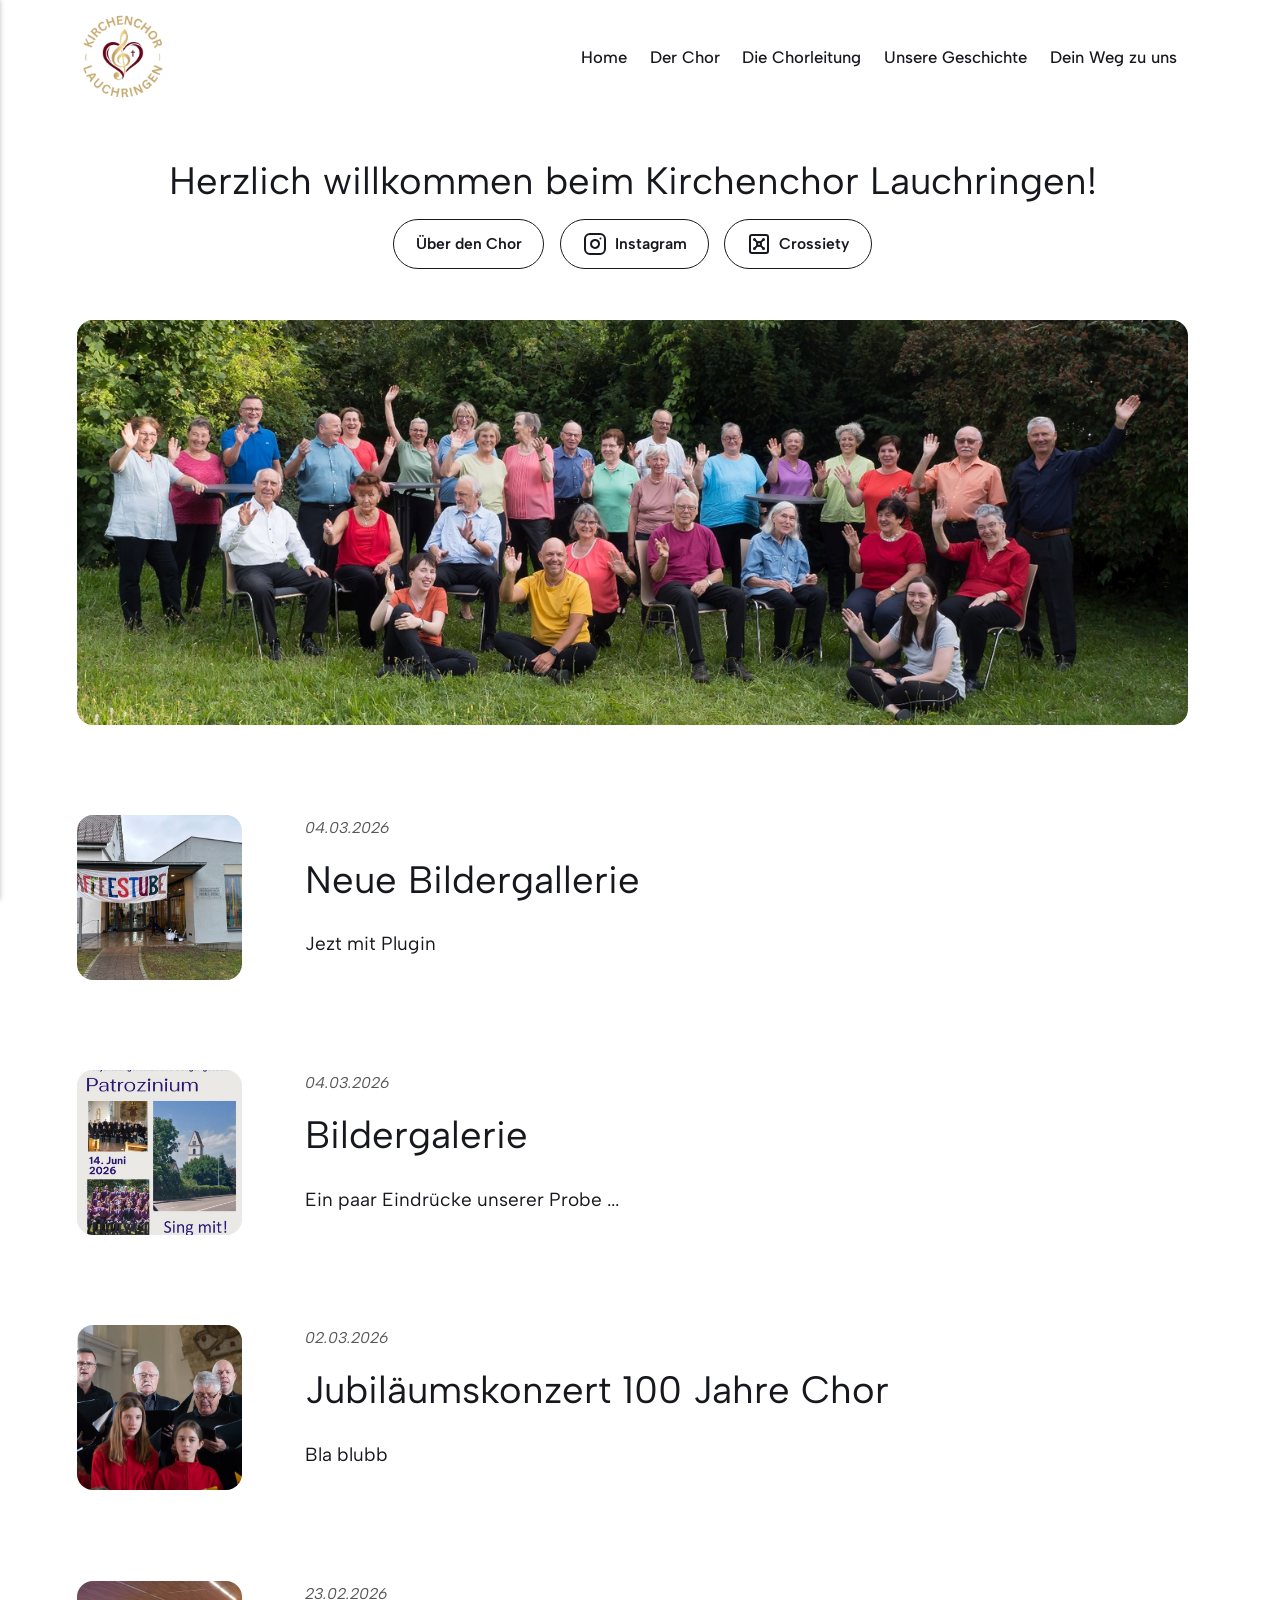
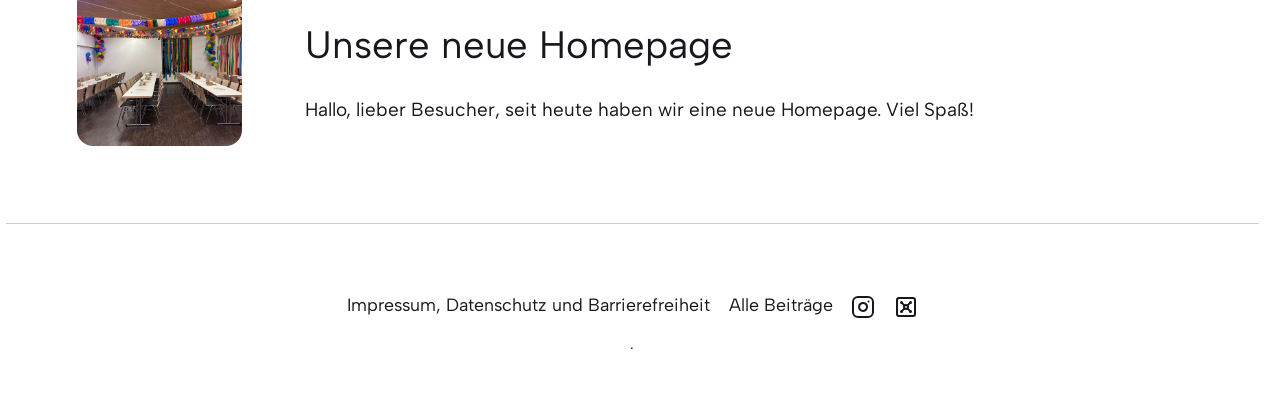
==== commit 21901039: "Updated from Publii" ====
--- a/index.html
+++ b/index.html
@@ -1,6 +1,6 @@
 <!DOCTYPE html><html lang="de"><head><meta charset="utf-8"><meta http-equiv="X-UA-Compatible" content="IE=edge"><meta name="viewport" content="width=device-width,initial-scale=1"><title>Kirchenchor Lauchringen</title><meta name="generator" content="Publii Open-Source CMS for Static Site"><link rel="canonical" href="https://halli77.github.io/kiko2/"><link rel="alternate" type="application/atom+xml" href="https://halli77.github.io/kiko2/feed.xml" title="Kirchenchor Lauchringen - RSS"><link rel="alternate" type="application/json" href="https://halli77.github.io/kiko2/feed.json" title="Kirchenchor Lauchringen - JSON"><meta property="og:title" content="Kirchenchor Lauchringen"><meta property="og:image" content="https://halli77.github.io/kiko2/media/website/logo12_rund-removebg-preview.png"><meta property="og:image:width" content="500"><meta property="og:image:height" content="500"><meta property="og:site_name" content="Kirchenchor Lauchringen"><meta property="og:description" content=""><meta property="og:url" content="https://halli77.github.io/kiko2/"><meta property="og:type" content="website"><link rel="preload" href="https://halli77.github.io/kiko2/assets/dynamic/fonts/albertsans/albertsans.woff2" as="font" type="font/woff2" crossorigin><link rel="preload" href="https://halli77.github.io/kiko2/assets/dynamic/fonts/albertsans/albertsans-italic.woff2" as="font" type="font/woff2" crossorigin><link rel="stylesheet" href="https://halli77.github.io/kiko2/assets/css/style.css?v=4a1cf4ec96d9032c181d63408dd0910d"><script type="application/ld+json">{"@context":"http://schema.org","@type":"Organization","name":"Kirchenchor Lauchringen","logo":"https://halli77.github.io/kiko2/media/website/logo12_rund-removebg-preview.png","url":"https://halli77.github.io/kiko2/"}</script><noscript><style>img[loading] {
                     opacity: 1;
-                }</style></noscript><style>.li{fill:none;stroke-linecap:round;stroke-linejoin:round;vertical-align:middle}</style></head><body class="home-template"><header class="top js-header"><a class="logo" href="https://halli77.github.io/kiko2/"><img src="https://halli77.github.io/kiko2/media/website/logo12_rund-removebg-preview.png" alt="Kirchenchor Lauchringen" width="500" height="500"></a><nav class="navbar js-navbar"><button class="navbar__toggle js-toggle" aria-label="Menu" aria-haspopup="true" aria-expanded="false"><span class="navbar__toggle-box"><span class="navbar__toggle-inner">Menu</span></span></button><ul class="navbar__menu"><li class="active"><a href="https://halli77.github.io/kiko2/" target="_self">Home</a></li><li><a href="https://halli77.github.io/kiko2/unser-chor.html" target="_self">Der Chor</a></li><li><a href="https://halli77.github.io/kiko2/die-chorleitung.html" target="_self">Die Chorleitung</a></li><li><a href="https://halli77.github.io/kiko2/unsere-geschichte.html" target="_self">Unsere Geschichte</a></li><li><a href="https://halli77.github.io/kiko2/kontakt.html" target="_self">Dein Weg zu uns</a></li></ul></nav></header><main><div class="hero"><header class="hero__content hero__content--centered"><div class="wrapper"><h2>Herzlich willkommen beim Kirchenchor Lauchringen!</h2><p>Wir singen gemeinsam aus Spaß an der Musik. </p><p><a href="./unser-chor.html" class="btn">Lerne uns kennen ...</a></p><p>Mehr von uns auf <a href="https://www.instagram.com/kirchenchor.lauchringen/" title="Instagram" target="_blank" rel="noopener"><svg class="li li-instagram" width="24px" height="24px" fill="none" stroke="currentColor" stroke-width="2" viewBox="0 0 24 24"><g><rect width="20" height="20" x="2" y="2" rx="5" ry="5"/><path d="M16 11.37A4 4 0 1 1 12.63 8 4 4 0 0 1 16 11.37M17.5 6.5h.01"/></g></svg> Instagram</a> und <a href="https://crossiety.app/groups/14227/posts" title="Crossiety" target="_blank" rel="noopener"><svg class="li li-vault" width="24px" height="24px" fill="none" stroke="currentColor" stroke-width="2" viewBox="0 0 24 24"><g><rect width="18" height="18" x="3" y="3" rx="2"/><circle cx="7.5" cy="7.5" r=".5" fill="currentColor"/><path d="m7.9 7.9 2.7 2.7"/><circle cx="16.5" cy="7.5" r=".5" fill="currentColor"/><path d="m13.4 10.6 2.7-2.7"/><circle cx="7.5" cy="16.5" r=".5" fill="currentColor"/><path d="m7.9 16.1 2.7-2.7"/><circle cx="16.5" cy="16.5" r=".5" fill="currentColor"/><path d="m13.4 13.4 2.7 2.7"/><circle cx="12" cy="12" r="2"/></g></svg> Crossiety</a></p></div></header><figure class="hero__image"><div class="hero__image-wrapper"><img src="https://halli77.github.io/kiko2/media/website/gruppenbild_winken.jpeg" srcset="https://halli77.github.io/kiko2/media/website/responsive/gruppenbild_winken-xs.webp 640w, https://halli77.github.io/kiko2/media/website/responsive/gruppenbild_winken-sm.webp 768w, https://halli77.github.io/kiko2/media/website/responsive/gruppenbild_winken-md.webp 1024w, https://halli77.github.io/kiko2/media/website/responsive/gruppenbild_winken-lg.webp 1366w, https://halli77.github.io/kiko2/media/website/responsive/gruppenbild_winken-xl.webp 1600w, https://halli77.github.io/kiko2/media/website/responsive/gruppenbild_winken-2xl.webp 1920w" sizes="88vw" loading="eager" width="1600" height="784" alt=""></div></figure></div><div class="wrapper feed"><article class="feed__item"><figure class="feed__image"><img src="https://halli77.github.io/kiko2/media/posts/11/IMG_8255.jpeg" srcset="https://halli77.github.io/kiko2/media/posts/11/responsive/IMG_8255-xs.webp 640w, https://halli77.github.io/kiko2/media/posts/11/responsive/IMG_8255-sm.webp 768w, https://halli77.github.io/kiko2/media/posts/11/responsive/IMG_8255-md.webp 1024w" sizes="(min-width: 600px) calc(4.38vw + 143px), 87.86vw" loading="lazy" height="3024" width="4032" alt=""></figure><div class="feed__content"><header><div class="feed__meta"><time datetime="2026-03-04T11:24" class="feed__date">04.03.2026</time></div><h2 class="feed__title"><a href="https://halli77.github.io/kiko2/neue-bildergallerie.html">Neue Bildergallerie</a></h2></header><p>Jezt mit Plugin</p></div></article><article class="feed__item"><figure class="feed__image"><img src="https://halli77.github.io/kiko2/media/posts/10/8500AC7E-CC5B-41E7-93D7-3D6EBF77DC75.png" srcset="https://halli77.github.io/kiko2/media/posts/10/responsive/8500AC7E-CC5B-41E7-93D7-3D6EBF77DC75-xs.webp 640w, https://halli77.github.io/kiko2/media/posts/10/responsive/8500AC7E-CC5B-41E7-93D7-3D6EBF77DC75-sm.webp 768w, https://halli77.github.io/kiko2/media/posts/10/responsive/8500AC7E-CC5B-41E7-93D7-3D6EBF77DC75-md.webp 1024w" sizes="(min-width: 600px) calc(4.38vw + 143px), 87.86vw" loading="lazy" height="1350" width="1080" alt=""></figure><div class="feed__content"><header><div class="feed__meta"><time datetime="2026-03-04T11:11" class="feed__date">04.03.2026</time></div><h2 class="feed__title"><a href="https://halli77.github.io/kiko2/bildergalerie.html">Bildergalerie</a></h2></header><p>Ein paar Eindrücke unserer Probe ...</p></div></article><article class="feed__item"><figure class="feed__image"><img src="https://halli77.github.io/kiko2/media/posts/9/PA270075_1.jpg" srcset="https://halli77.github.io/kiko2/media/posts/9/responsive/PA270075_1-xs.webp 640w, https://halli77.github.io/kiko2/media/posts/9/responsive/PA270075_1-sm.webp 768w, https://halli77.github.io/kiko2/media/posts/9/responsive/PA270075_1-md.webp 1024w" sizes="(min-width: 600px) calc(4.38vw + 143px), 87.86vw" loading="lazy" height="3888" width="5184" alt=""></figure><div class="feed__content"><header><div class="feed__meta"><time datetime="2026-03-02T09:30" class="feed__date">02.03.2026</time></div><h2 class="feed__title"><a href="https://halli77.github.io/kiko2/jubilaeumskonzert-100-jahre-chor.html">Jubiläumskonzert 100 Jahre Chor</a></h2></header><p>Bla blubb</p></div></article><article class="feed__item"><figure class="feed__image"><img src="https://halli77.github.io/kiko2/media/posts/2/IMG_8208.jpeg" srcset="https://halli77.github.io/kiko2/media/posts/2/responsive/IMG_8208-xs.webp 640w, https://halli77.github.io/kiko2/media/posts/2/responsive/IMG_8208-sm.webp 768w, https://halli77.github.io/kiko2/media/posts/2/responsive/IMG_8208-md.webp 1024w" sizes="(min-width: 600px) calc(4.38vw + 143px), 87.86vw" loading="lazy" height="3024" width="4032" alt=""></figure><div class="feed__content"><header><div class="feed__meta"><time datetime="2026-02-23T15:54" class="feed__date">23.02.2026</time></div><h2 class="feed__title"><a href="https://halli77.github.io/kiko2/unsere-neue-homepage.html">Unsere neue Homepage</a></h2></header><p>Hallo, lieber Besucher, seit heute haben wir eine neue Homepage. Viel Spaß!</p></div></article></div></main><footer class="footer"><div class="wrapper"><nav class="footer__nav"><ul><li><a href="https://halli77.github.io/kiko2/" class="al" target="_self">Alle Posts</a></li><li><a href="https://halli77.github.io/kiko2/impressum.html" class="al" target="_self">Impressum, Datenschutz und Barrierefreiheit</a></li><li><a href="https://instagram.com/kirchenchor.lauchringen" class="al" title="Instagram" target="_blank"><svg class="li li-instagram" width="24px" height="24px" fill="none" stroke="currentColor" stroke-width="2" viewBox="0 0 24 24"><g><rect width="20" height="20" x="2" y="2" rx="5" ry="5"/><path d="M16 11.37A4 4 0 1 1 12.63 8 4 4 0 0 1 16 11.37M17.5 6.5h.01"/></g></svg></a></li><li><a href="https://crossiety.app/groups/14227/posts" class="al" title="Crossiety" target="_blank"><svg class="li li-vault" width="24px" height="24px" fill="none" stroke="currentColor" stroke-width="2" viewBox="0 0 24 24"><g><rect width="18" height="18" x="3" y="3" rx="2"/><circle cx="7.5" cy="7.5" r=".5" fill="currentColor"/><path d="m7.9 7.9 2.7 2.7"/><circle cx="16.5" cy="7.5" r=".5" fill="currentColor"/><path d="m13.4 10.6 2.7-2.7"/><circle cx="7.5" cy="16.5" r=".5" fill="currentColor"/><path d="m7.9 16.1 2.7-2.7"/><circle cx="16.5" cy="16.5" r=".5" fill="currentColor"/><path d="m13.4 13.4 2.7 2.7"/><circle cx="12" cy="12" r="2"/></g></svg></a></li></ul></nav><div class="footer__copyright"><p>.</p></div><button id="backToTop" class="footer__bttop" aria-label="Back to top" title="Back to top"><svg width="20" height="20"><use xlink:href="https://halli77.github.io/kiko2/assets/svg/svg-map.svg#toparrow"/></svg></button></div></footer><script defer="defer" src="https://halli77.github.io/kiko2/assets/js/scripts.min.js?v=5b281635e15390808bf7c16849a842a6"></script><script>window.publiiThemeMenuConfig={mobileMenuMode:'sidebar',animationSpeed:300,submenuWidth: 'auto',doubleClickTime:500,mobileMenuExpandableSubmenus:true,relatedContainerForOverlayMenuSelector:'.top'};</script><script>var images = document.querySelectorAll('img[loading]');
+                }</style></noscript><style>.li{fill:none;stroke-linecap:round;stroke-linejoin:round;vertical-align:middle}</style></head><body class="home-template"><header class="top js-header"><a class="logo" href="https://halli77.github.io/kiko2/"><img src="https://halli77.github.io/kiko2/media/website/logo12_rund-removebg-preview.png" alt="Kirchenchor Lauchringen" width="500" height="500"></a><nav class="navbar js-navbar"><button class="navbar__toggle js-toggle" aria-label="Menu" aria-haspopup="true" aria-expanded="false"><span class="navbar__toggle-box"><span class="navbar__toggle-inner">Menu</span></span></button><ul class="navbar__menu"><li class="active"><a href="https://halli77.github.io/kiko2/" target="_self">Home</a></li><li><a href="https://halli77.github.io/kiko2/unser-chor.html" target="_self">Der Chor</a></li><li><a href="https://halli77.github.io/kiko2/die-chorleitung.html" target="_self">Die Chorleitung</a></li><li><a href="https://halli77.github.io/kiko2/unsere-geschichte.html" target="_self">Unsere Geschichte</a></li><li><a href="https://halli77.github.io/kiko2/kontakt.html" target="_self">Dein Weg zu uns</a></li></ul></nav></header><main><div class="hero"><header class="hero__content hero__content--centered"><div class="wrapper"><h2>Herzlich willkommen beim Kirchenchor Lauchringen!</h2><p><a href="./unser-chor.html" class="btn">Über den Chor</a> <a href="https://www.instagram.com/kirchenchor.lauchringen/" target="_blank" class="btn" rel="noopener"><svg class="li li-instagram" width="24px" height="24px" fill="none" stroke="currentColor" stroke-width="2" viewBox="0 0 24 24"><g><rect width="20" height="20" x="2" y="2" rx="5" ry="5"/><path d="M16 11.37A4 4 0 1 1 12.63 8 4 4 0 0 1 16 11.37M17.5 6.5h.01"/></g></svg>   Instagram</a> <a href="https://crossiety.app/groups/14227/posts" target="_blank" rel="noopener" class="btn"><svg class="li li-vault" width="24px" height="24px" fill="none" stroke="currentColor" stroke-width="2" viewBox="0 0 24 24"><g><rect width="18" height="18" x="3" y="3" rx="2"/><circle cx="7.5" cy="7.5" r=".5" fill="currentColor"/><path d="m7.9 7.9 2.7 2.7"/><circle cx="16.5" cy="7.5" r=".5" fill="currentColor"/><path d="m13.4 10.6 2.7-2.7"/><circle cx="7.5" cy="16.5" r=".5" fill="currentColor"/><path d="m7.9 16.1 2.7-2.7"/><circle cx="16.5" cy="16.5" r=".5" fill="currentColor"/><path d="m13.4 13.4 2.7 2.7"/><circle cx="12" cy="12" r="2"/></g></svg>   Crossiety</a></p></div></header><figure class="hero__image"><div class="hero__image-wrapper"><img src="https://halli77.github.io/kiko2/media/website/gruppenbild_winken.jpeg" srcset="https://halli77.github.io/kiko2/media/website/responsive/gruppenbild_winken-xs.webp 640w, https://halli77.github.io/kiko2/media/website/responsive/gruppenbild_winken-sm.webp 768w, https://halli77.github.io/kiko2/media/website/responsive/gruppenbild_winken-md.webp 1024w, https://halli77.github.io/kiko2/media/website/responsive/gruppenbild_winken-lg.webp 1366w, https://halli77.github.io/kiko2/media/website/responsive/gruppenbild_winken-xl.webp 1600w, https://halli77.github.io/kiko2/media/website/responsive/gruppenbild_winken-2xl.webp 1920w" sizes="88vw" loading="eager" width="1600" height="784" alt=""></div></figure></div><div class="wrapper feed"><article class="feed__item"><figure class="feed__image"><img src="https://halli77.github.io/kiko2/media/posts/11/IMG_8255.jpeg" srcset="https://halli77.github.io/kiko2/media/posts/11/responsive/IMG_8255-xs.webp 640w, https://halli77.github.io/kiko2/media/posts/11/responsive/IMG_8255-sm.webp 768w, https://halli77.github.io/kiko2/media/posts/11/responsive/IMG_8255-md.webp 1024w" sizes="(min-width: 600px) calc(4.38vw + 143px), 87.86vw" loading="lazy" height="3024" width="4032" alt=""></figure><div class="feed__content"><header><div class="feed__meta"><time datetime="2026-03-04T11:24" class="feed__date">04.03.2026</time></div><h2 class="feed__title"><a href="https://halli77.github.io/kiko2/neue-bildergallerie.html">Neue Bildergallerie</a></h2></header><p>Jezt mit Plugin</p></div></article><article class="feed__item"><figure class="feed__image"><img src="https://halli77.github.io/kiko2/media/posts/10/8500AC7E-CC5B-41E7-93D7-3D6EBF77DC75.png" srcset="https://halli77.github.io/kiko2/media/posts/10/responsive/8500AC7E-CC5B-41E7-93D7-3D6EBF77DC75-xs.webp 640w, https://halli77.github.io/kiko2/media/posts/10/responsive/8500AC7E-CC5B-41E7-93D7-3D6EBF77DC75-sm.webp 768w, https://halli77.github.io/kiko2/media/posts/10/responsive/8500AC7E-CC5B-41E7-93D7-3D6EBF77DC75-md.webp 1024w" sizes="(min-width: 600px) calc(4.38vw + 143px), 87.86vw" loading="lazy" height="1350" width="1080" alt=""></figure><div class="feed__content"><header><div class="feed__meta"><time datetime="2026-03-04T11:11" class="feed__date">04.03.2026</time></div><h2 class="feed__title"><a href="https://halli77.github.io/kiko2/bildergalerie.html">Bildergalerie</a></h2></header><p>Ein paar Eindrücke unserer Probe ...</p></div></article><article class="feed__item"><figure class="feed__image"><img src="https://halli77.github.io/kiko2/media/posts/9/PA270075_1.jpg" srcset="https://halli77.github.io/kiko2/media/posts/9/responsive/PA270075_1-xs.webp 640w, https://halli77.github.io/kiko2/media/posts/9/responsive/PA270075_1-sm.webp 768w, https://halli77.github.io/kiko2/media/posts/9/responsive/PA270075_1-md.webp 1024w" sizes="(min-width: 600px) calc(4.38vw + 143px), 87.86vw" loading="lazy" height="3888" width="5184" alt=""></figure><div class="feed__content"><header><div class="feed__meta"><time datetime="2026-03-02T09:30" class="feed__date">02.03.2026</time></div><h2 class="feed__title"><a href="https://halli77.github.io/kiko2/jubilaeumskonzert-100-jahre-chor.html">Jubiläumskonzert 100 Jahre Chor</a></h2></header><p>Bla blubb</p></div></article><article class="feed__item"><figure class="feed__image"><img src="https://halli77.github.io/kiko2/media/posts/2/IMG_8208.jpeg" srcset="https://halli77.github.io/kiko2/media/posts/2/responsive/IMG_8208-xs.webp 640w, https://halli77.github.io/kiko2/media/posts/2/responsive/IMG_8208-sm.webp 768w, https://halli77.github.io/kiko2/media/posts/2/responsive/IMG_8208-md.webp 1024w" sizes="(min-width: 600px) calc(4.38vw + 143px), 87.86vw" loading="lazy" height="3024" width="4032" alt=""></figure><div class="feed__content"><header><div class="feed__meta"><time datetime="2026-02-23T15:54" class="feed__date">23.02.2026</time></div><h2 class="feed__title"><a href="https://halli77.github.io/kiko2/unsere-neue-homepage.html">Unsere neue Homepage</a></h2></header><p>Hallo, lieber Besucher, seit heute haben wir eine neue Homepage. Viel Spaß!</p></div></article></div></main><footer class="footer"><div class="wrapper"><nav class="footer__nav"><ul><li><a href="https://halli77.github.io/kiko2/impressum.html" class="al" target="_self">Impressum, Datenschutz und Barrierefreiheit</a></li><li><a href="https://halli77.github.io/kiko2/" class="al" target="_self">Alle Beiträge</a></li><li><a href="https://instagram.com/kirchenchor.lauchringen" class="al" title="Instagram" target="_blank"><svg class="li li-instagram" width="24px" height="24px" fill="none" stroke="currentColor" stroke-width="2" viewBox="0 0 24 24"><g><rect width="20" height="20" x="2" y="2" rx="5" ry="5"/><path d="M16 11.37A4 4 0 1 1 12.63 8 4 4 0 0 1 16 11.37M17.5 6.5h.01"/></g></svg></a></li><li><a href="https://crossiety.app/groups/14227/posts" class="al" title="Crossiety" target="_blank"><svg class="li li-vault" width="24px" height="24px" fill="none" stroke="currentColor" stroke-width="2" viewBox="0 0 24 24"><g><rect width="18" height="18" x="3" y="3" rx="2"/><circle cx="7.5" cy="7.5" r=".5" fill="currentColor"/><path d="m7.9 7.9 2.7 2.7"/><circle cx="16.5" cy="7.5" r=".5" fill="currentColor"/><path d="m13.4 10.6 2.7-2.7"/><circle cx="7.5" cy="16.5" r=".5" fill="currentColor"/><path d="m7.9 16.1 2.7-2.7"/><circle cx="16.5" cy="16.5" r=".5" fill="currentColor"/><path d="m13.4 13.4 2.7 2.7"/><circle cx="12" cy="12" r="2"/></g></svg></a></li></ul></nav><div class="footer__copyright"><p>.</p></div><button id="backToTop" class="footer__bttop" aria-label="Back to top" title="Back to top"><svg width="20" height="20"><use xlink:href="https://halli77.github.io/kiko2/assets/svg/svg-map.svg#toparrow"/></svg></button></div></footer><script defer="defer" src="https://halli77.github.io/kiko2/assets/js/scripts.min.js?v=5b281635e15390808bf7c16849a842a6"></script><script>window.publiiThemeMenuConfig={mobileMenuMode:'sidebar',animationSpeed:300,submenuWidth: 'auto',doubleClickTime:500,mobileMenuExpandableSubmenus:true,relatedContainerForOverlayMenuSelector:'.top'};</script><script>var images = document.querySelectorAll('img[loading]');
         for (var i = 0; i < images.length; i++) {
             if (images[i].complete) {
                 images[i].classList.add('is-loaded');
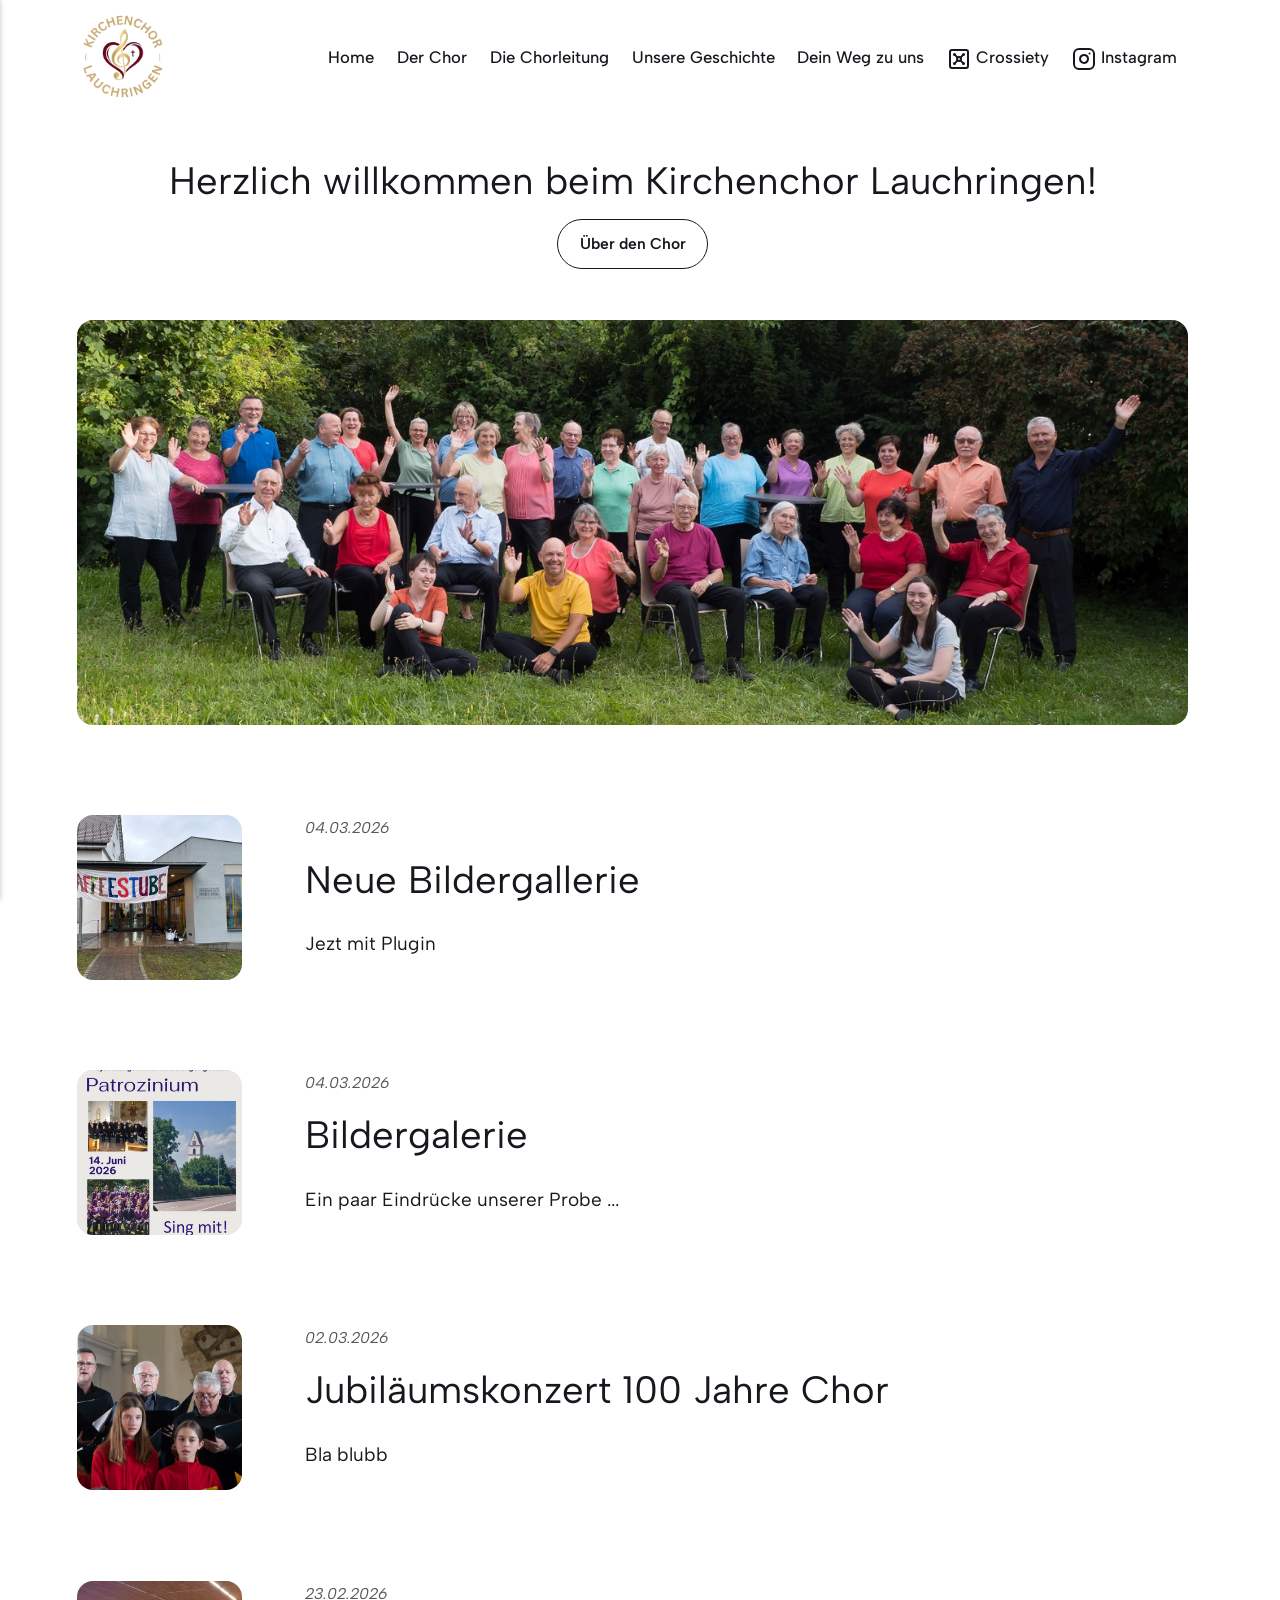
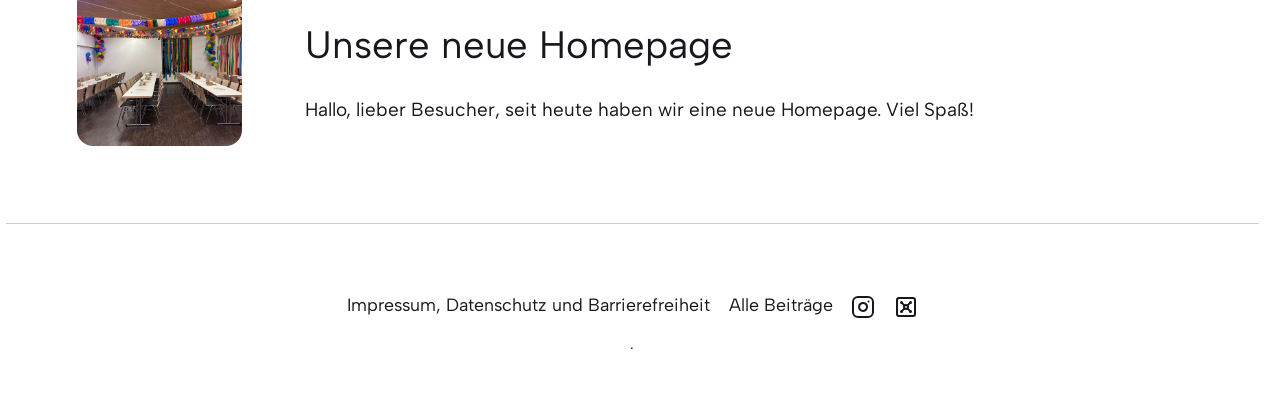
==== commit 176fa292: "Updated from Publii" ====
--- a/index.html
+++ b/index.html
@@ -1,6 +1,6 @@
 <!DOCTYPE html><html lang="de"><head><meta charset="utf-8"><meta http-equiv="X-UA-Compatible" content="IE=edge"><meta name="viewport" content="width=device-width,initial-scale=1"><title>Kirchenchor Lauchringen</title><meta name="generator" content="Publii Open-Source CMS for Static Site"><link rel="canonical" href="https://halli77.github.io/kiko2/"><link rel="alternate" type="application/atom+xml" href="https://halli77.github.io/kiko2/feed.xml" title="Kirchenchor Lauchringen - RSS"><link rel="alternate" type="application/json" href="https://halli77.github.io/kiko2/feed.json" title="Kirchenchor Lauchringen - JSON"><meta property="og:title" content="Kirchenchor Lauchringen"><meta property="og:image" content="https://halli77.github.io/kiko2/media/website/logo12_rund-removebg-preview.png"><meta property="og:image:width" content="500"><meta property="og:image:height" content="500"><meta property="og:site_name" content="Kirchenchor Lauchringen"><meta property="og:description" content=""><meta property="og:url" content="https://halli77.github.io/kiko2/"><meta property="og:type" content="website"><link rel="preload" href="https://halli77.github.io/kiko2/assets/dynamic/fonts/albertsans/albertsans.woff2" as="font" type="font/woff2" crossorigin><link rel="preload" href="https://halli77.github.io/kiko2/assets/dynamic/fonts/albertsans/albertsans-italic.woff2" as="font" type="font/woff2" crossorigin><link rel="stylesheet" href="https://halli77.github.io/kiko2/assets/css/style.css?v=4a1cf4ec96d9032c181d63408dd0910d"><script type="application/ld+json">{"@context":"http://schema.org","@type":"Organization","name":"Kirchenchor Lauchringen","logo":"https://halli77.github.io/kiko2/media/website/logo12_rund-removebg-preview.png","url":"https://halli77.github.io/kiko2/"}</script><noscript><style>img[loading] {
                     opacity: 1;
-                }</style></noscript><style>.li{fill:none;stroke-linecap:round;stroke-linejoin:round;vertical-align:middle}</style></head><body class="home-template"><header class="top js-header"><a class="logo" href="https://halli77.github.io/kiko2/"><img src="https://halli77.github.io/kiko2/media/website/logo12_rund-removebg-preview.png" alt="Kirchenchor Lauchringen" width="500" height="500"></a><nav class="navbar js-navbar"><button class="navbar__toggle js-toggle" aria-label="Menu" aria-haspopup="true" aria-expanded="false"><span class="navbar__toggle-box"><span class="navbar__toggle-inner">Menu</span></span></button><ul class="navbar__menu"><li class="active"><a href="https://halli77.github.io/kiko2/" target="_self">Home</a></li><li><a href="https://halli77.github.io/kiko2/unser-chor.html" target="_self">Der Chor</a></li><li><a href="https://halli77.github.io/kiko2/die-chorleitung.html" target="_self">Die Chorleitung</a></li><li><a href="https://halli77.github.io/kiko2/unsere-geschichte.html" target="_self">Unsere Geschichte</a></li><li><a href="https://halli77.github.io/kiko2/kontakt.html" target="_self">Dein Weg zu uns</a></li></ul></nav></header><main><div class="hero"><header class="hero__content hero__content--centered"><div class="wrapper"><h2>Herzlich willkommen beim Kirchenchor Lauchringen!</h2><p><a href="./unser-chor.html" class="btn">Über den Chor</a> <a href="https://www.instagram.com/kirchenchor.lauchringen/" target="_blank" class="btn" rel="noopener"><svg class="li li-instagram" width="24px" height="24px" fill="none" stroke="currentColor" stroke-width="2" viewBox="0 0 24 24"><g><rect width="20" height="20" x="2" y="2" rx="5" ry="5"/><path d="M16 11.37A4 4 0 1 1 12.63 8 4 4 0 0 1 16 11.37M17.5 6.5h.01"/></g></svg>   Instagram</a> <a href="https://crossiety.app/groups/14227/posts" target="_blank" rel="noopener" class="btn"><svg class="li li-vault" width="24px" height="24px" fill="none" stroke="currentColor" stroke-width="2" viewBox="0 0 24 24"><g><rect width="18" height="18" x="3" y="3" rx="2"/><circle cx="7.5" cy="7.5" r=".5" fill="currentColor"/><path d="m7.9 7.9 2.7 2.7"/><circle cx="16.5" cy="7.5" r=".5" fill="currentColor"/><path d="m13.4 10.6 2.7-2.7"/><circle cx="7.5" cy="16.5" r=".5" fill="currentColor"/><path d="m7.9 16.1 2.7-2.7"/><circle cx="16.5" cy="16.5" r=".5" fill="currentColor"/><path d="m13.4 13.4 2.7 2.7"/><circle cx="12" cy="12" r="2"/></g></svg>   Crossiety</a></p></div></header><figure class="hero__image"><div class="hero__image-wrapper"><img src="https://halli77.github.io/kiko2/media/website/gruppenbild_winken.jpeg" srcset="https://halli77.github.io/kiko2/media/website/responsive/gruppenbild_winken-xs.webp 640w, https://halli77.github.io/kiko2/media/website/responsive/gruppenbild_winken-sm.webp 768w, https://halli77.github.io/kiko2/media/website/responsive/gruppenbild_winken-md.webp 1024w, https://halli77.github.io/kiko2/media/website/responsive/gruppenbild_winken-lg.webp 1366w, https://halli77.github.io/kiko2/media/website/responsive/gruppenbild_winken-xl.webp 1600w, https://halli77.github.io/kiko2/media/website/responsive/gruppenbild_winken-2xl.webp 1920w" sizes="88vw" loading="eager" width="1600" height="784" alt=""></div></figure></div><div class="wrapper feed"><article class="feed__item"><figure class="feed__image"><img src="https://halli77.github.io/kiko2/media/posts/11/IMG_8255.jpeg" srcset="https://halli77.github.io/kiko2/media/posts/11/responsive/IMG_8255-xs.webp 640w, https://halli77.github.io/kiko2/media/posts/11/responsive/IMG_8255-sm.webp 768w, https://halli77.github.io/kiko2/media/posts/11/responsive/IMG_8255-md.webp 1024w" sizes="(min-width: 600px) calc(4.38vw + 143px), 87.86vw" loading="lazy" height="3024" width="4032" alt=""></figure><div class="feed__content"><header><div class="feed__meta"><time datetime="2026-03-04T11:24" class="feed__date">04.03.2026</time></div><h2 class="feed__title"><a href="https://halli77.github.io/kiko2/neue-bildergallerie.html">Neue Bildergallerie</a></h2></header><p>Jezt mit Plugin</p></div></article><article class="feed__item"><figure class="feed__image"><img src="https://halli77.github.io/kiko2/media/posts/10/8500AC7E-CC5B-41E7-93D7-3D6EBF77DC75.png" srcset="https://halli77.github.io/kiko2/media/posts/10/responsive/8500AC7E-CC5B-41E7-93D7-3D6EBF77DC75-xs.webp 640w, https://halli77.github.io/kiko2/media/posts/10/responsive/8500AC7E-CC5B-41E7-93D7-3D6EBF77DC75-sm.webp 768w, https://halli77.github.io/kiko2/media/posts/10/responsive/8500AC7E-CC5B-41E7-93D7-3D6EBF77DC75-md.webp 1024w" sizes="(min-width: 600px) calc(4.38vw + 143px), 87.86vw" loading="lazy" height="1350" width="1080" alt=""></figure><div class="feed__content"><header><div class="feed__meta"><time datetime="2026-03-04T11:11" class="feed__date">04.03.2026</time></div><h2 class="feed__title"><a href="https://halli77.github.io/kiko2/bildergalerie.html">Bildergalerie</a></h2></header><p>Ein paar Eindrücke unserer Probe ...</p></div></article><article class="feed__item"><figure class="feed__image"><img src="https://halli77.github.io/kiko2/media/posts/9/PA270075_1.jpg" srcset="https://halli77.github.io/kiko2/media/posts/9/responsive/PA270075_1-xs.webp 640w, https://halli77.github.io/kiko2/media/posts/9/responsive/PA270075_1-sm.webp 768w, https://halli77.github.io/kiko2/media/posts/9/responsive/PA270075_1-md.webp 1024w" sizes="(min-width: 600px) calc(4.38vw + 143px), 87.86vw" loading="lazy" height="3888" width="5184" alt=""></figure><div class="feed__content"><header><div class="feed__meta"><time datetime="2026-03-02T09:30" class="feed__date">02.03.2026</time></div><h2 class="feed__title"><a href="https://halli77.github.io/kiko2/jubilaeumskonzert-100-jahre-chor.html">Jubiläumskonzert 100 Jahre Chor</a></h2></header><p>Bla blubb</p></div></article><article class="feed__item"><figure class="feed__image"><img src="https://halli77.github.io/kiko2/media/posts/2/IMG_8208.jpeg" srcset="https://halli77.github.io/kiko2/media/posts/2/responsive/IMG_8208-xs.webp 640w, https://halli77.github.io/kiko2/media/posts/2/responsive/IMG_8208-sm.webp 768w, https://halli77.github.io/kiko2/media/posts/2/responsive/IMG_8208-md.webp 1024w" sizes="(min-width: 600px) calc(4.38vw + 143px), 87.86vw" loading="lazy" height="3024" width="4032" alt=""></figure><div class="feed__content"><header><div class="feed__meta"><time datetime="2026-02-23T15:54" class="feed__date">23.02.2026</time></div><h2 class="feed__title"><a href="https://halli77.github.io/kiko2/unsere-neue-homepage.html">Unsere neue Homepage</a></h2></header><p>Hallo, lieber Besucher, seit heute haben wir eine neue Homepage. Viel Spaß!</p></div></article></div></main><footer class="footer"><div class="wrapper"><nav class="footer__nav"><ul><li><a href="https://halli77.github.io/kiko2/impressum.html" class="al" target="_self">Impressum, Datenschutz und Barrierefreiheit</a></li><li><a href="https://halli77.github.io/kiko2/" class="al" target="_self">Alle Beiträge</a></li><li><a href="https://instagram.com/kirchenchor.lauchringen" class="al" title="Instagram" target="_blank"><svg class="li li-instagram" width="24px" height="24px" fill="none" stroke="currentColor" stroke-width="2" viewBox="0 0 24 24"><g><rect width="20" height="20" x="2" y="2" rx="5" ry="5"/><path d="M16 11.37A4 4 0 1 1 12.63 8 4 4 0 0 1 16 11.37M17.5 6.5h.01"/></g></svg></a></li><li><a href="https://crossiety.app/groups/14227/posts" class="al" title="Crossiety" target="_blank"><svg class="li li-vault" width="24px" height="24px" fill="none" stroke="currentColor" stroke-width="2" viewBox="0 0 24 24"><g><rect width="18" height="18" x="3" y="3" rx="2"/><circle cx="7.5" cy="7.5" r=".5" fill="currentColor"/><path d="m7.9 7.9 2.7 2.7"/><circle cx="16.5" cy="7.5" r=".5" fill="currentColor"/><path d="m13.4 10.6 2.7-2.7"/><circle cx="7.5" cy="16.5" r=".5" fill="currentColor"/><path d="m7.9 16.1 2.7-2.7"/><circle cx="16.5" cy="16.5" r=".5" fill="currentColor"/><path d="m13.4 13.4 2.7 2.7"/><circle cx="12" cy="12" r="2"/></g></svg></a></li></ul></nav><div class="footer__copyright"><p>.</p></div><button id="backToTop" class="footer__bttop" aria-label="Back to top" title="Back to top"><svg width="20" height="20"><use xlink:href="https://halli77.github.io/kiko2/assets/svg/svg-map.svg#toparrow"/></svg></button></div></footer><script defer="defer" src="https://halli77.github.io/kiko2/assets/js/scripts.min.js?v=5b281635e15390808bf7c16849a842a6"></script><script>window.publiiThemeMenuConfig={mobileMenuMode:'sidebar',animationSpeed:300,submenuWidth: 'auto',doubleClickTime:500,mobileMenuExpandableSubmenus:true,relatedContainerForOverlayMenuSelector:'.top'};</script><script>var images = document.querySelectorAll('img[loading]');
+                }</style></noscript><style>.li{fill:none;stroke-linecap:round;stroke-linejoin:round;vertical-align:middle}</style></head><body class="home-template"><header class="top js-header"><a class="logo" href="https://halli77.github.io/kiko2/"><img src="https://halli77.github.io/kiko2/media/website/logo12_rund-removebg-preview.png" alt="Kirchenchor Lauchringen" width="500" height="500"></a><nav class="navbar js-navbar"><button class="navbar__toggle js-toggle" aria-label="Menu" aria-haspopup="true" aria-expanded="false"><span class="navbar__toggle-box"><span class="navbar__toggle-inner">Menu</span></span></button><ul class="navbar__menu"><li class="active"><a href="https://halli77.github.io/kiko2/" target="_self">Home</a></li><li><a href="https://halli77.github.io/kiko2/unser-chor.html" target="_self">Der Chor</a></li><li><a href="https://halli77.github.io/kiko2/die-chorleitung.html" target="_self">Die Chorleitung</a></li><li><a href="https://halli77.github.io/kiko2/unsere-geschichte.html" target="_self">Unsere Geschichte</a></li><li><a href="https://halli77.github.io/kiko2/kontakt.html" target="_self">Dein Weg zu uns</a></li><li><a href="https://crossiety.app/groups/14227/posts" title="Crossiety" target="_blank"><svg class="li li-vault" width="24px" height="24px" fill="none" stroke="currentColor" stroke-width="2" viewBox="0 0 24 24"><g><rect width="18" height="18" x="3" y="3" rx="2"/><circle cx="7.5" cy="7.5" r=".5" fill="currentColor"/><path d="m7.9 7.9 2.7 2.7"/><circle cx="16.5" cy="7.5" r=".5" fill="currentColor"/><path d="m13.4 10.6 2.7-2.7"/><circle cx="7.5" cy="16.5" r=".5" fill="currentColor"/><path d="m7.9 16.1 2.7-2.7"/><circle cx="16.5" cy="16.5" r=".5" fill="currentColor"/><path d="m13.4 13.4 2.7 2.7"/><circle cx="12" cy="12" r="2"/></g></svg> Crossiety</a></li><li><a href="https://instagram.com/kirchenchor.lauchringen" title="Instagram" target="_blank"><svg class="li li-instagram" width="24px" height="24px" fill="none" stroke="currentColor" stroke-width="2" viewBox="0 0 24 24"><g><rect width="20" height="20" x="2" y="2" rx="5" ry="5"/><path d="M16 11.37A4 4 0 1 1 12.63 8 4 4 0 0 1 16 11.37M17.5 6.5h.01"/></g></svg> Instagram</a></li></ul></nav></header><main><div class="hero"><header class="hero__content hero__content--centered"><div class="wrapper"><h2>Herzlich willkommen beim Kirchenchor Lauchringen!</h2><p><a href="./unser-chor.html" class="btn">Über den Chor</a></p></div></header><figure class="hero__image"><div class="hero__image-wrapper"><img src="https://halli77.github.io/kiko2/media/website/gruppenbild_winken.jpeg" srcset="https://halli77.github.io/kiko2/media/website/responsive/gruppenbild_winken-xs.webp 640w, https://halli77.github.io/kiko2/media/website/responsive/gruppenbild_winken-sm.webp 768w, https://halli77.github.io/kiko2/media/website/responsive/gruppenbild_winken-md.webp 1024w, https://halli77.github.io/kiko2/media/website/responsive/gruppenbild_winken-lg.webp 1366w, https://halli77.github.io/kiko2/media/website/responsive/gruppenbild_winken-xl.webp 1600w, https://halli77.github.io/kiko2/media/website/responsive/gruppenbild_winken-2xl.webp 1920w" sizes="88vw" loading="eager" width="1600" height="784" alt=""></div></figure></div><div class="wrapper feed"><article class="feed__item"><figure class="feed__image"><img src="https://halli77.github.io/kiko2/media/posts/11/IMG_8255.jpeg" srcset="https://halli77.github.io/kiko2/media/posts/11/responsive/IMG_8255-xs.webp 640w, https://halli77.github.io/kiko2/media/posts/11/responsive/IMG_8255-sm.webp 768w, https://halli77.github.io/kiko2/media/posts/11/responsive/IMG_8255-md.webp 1024w" sizes="(min-width: 600px) calc(4.38vw + 143px), 87.86vw" loading="lazy" height="3024" width="4032" alt=""></figure><div class="feed__content"><header><div class="feed__meta"><time datetime="2026-03-04T11:24" class="feed__date">04.03.2026</time></div><h2 class="feed__title"><a href="https://halli77.github.io/kiko2/neue-bildergallerie.html">Neue Bildergallerie</a></h2></header><p>Jezt mit Plugin</p></div></article><article class="feed__item"><figure class="feed__image"><img src="https://halli77.github.io/kiko2/media/posts/10/8500AC7E-CC5B-41E7-93D7-3D6EBF77DC75.png" srcset="https://halli77.github.io/kiko2/media/posts/10/responsive/8500AC7E-CC5B-41E7-93D7-3D6EBF77DC75-xs.webp 640w, https://halli77.github.io/kiko2/media/posts/10/responsive/8500AC7E-CC5B-41E7-93D7-3D6EBF77DC75-sm.webp 768w, https://halli77.github.io/kiko2/media/posts/10/responsive/8500AC7E-CC5B-41E7-93D7-3D6EBF77DC75-md.webp 1024w" sizes="(min-width: 600px) calc(4.38vw + 143px), 87.86vw" loading="lazy" height="1350" width="1080" alt=""></figure><div class="feed__content"><header><div class="feed__meta"><time datetime="2026-03-04T11:11" class="feed__date">04.03.2026</time></div><h2 class="feed__title"><a href="https://halli77.github.io/kiko2/bildergalerie.html">Bildergalerie</a></h2></header><p>Ein paar Eindrücke unserer Probe ...</p></div></article><article class="feed__item"><figure class="feed__image"><img src="https://halli77.github.io/kiko2/media/posts/9/PA270075_1.jpg" srcset="https://halli77.github.io/kiko2/media/posts/9/responsive/PA270075_1-xs.webp 640w, https://halli77.github.io/kiko2/media/posts/9/responsive/PA270075_1-sm.webp 768w, https://halli77.github.io/kiko2/media/posts/9/responsive/PA270075_1-md.webp 1024w" sizes="(min-width: 600px) calc(4.38vw + 143px), 87.86vw" loading="lazy" height="3888" width="5184" alt=""></figure><div class="feed__content"><header><div class="feed__meta"><time datetime="2026-03-02T09:30" class="feed__date">02.03.2026</time></div><h2 class="feed__title"><a href="https://halli77.github.io/kiko2/jubilaeumskonzert-100-jahre-chor.html">Jubiläumskonzert 100 Jahre Chor</a></h2></header><p>Bla blubb</p></div></article><article class="feed__item"><figure class="feed__image"><img src="https://halli77.github.io/kiko2/media/posts/2/IMG_8208.jpeg" srcset="https://halli77.github.io/kiko2/media/posts/2/responsive/IMG_8208-xs.webp 640w, https://halli77.github.io/kiko2/media/posts/2/responsive/IMG_8208-sm.webp 768w, https://halli77.github.io/kiko2/media/posts/2/responsive/IMG_8208-md.webp 1024w" sizes="(min-width: 600px) calc(4.38vw + 143px), 87.86vw" loading="lazy" height="3024" width="4032" alt=""></figure><div class="feed__content"><header><div class="feed__meta"><time datetime="2026-02-23T15:54" class="feed__date">23.02.2026</time></div><h2 class="feed__title"><a href="https://halli77.github.io/kiko2/unsere-neue-homepage.html">Unsere neue Homepage</a></h2></header><p>Hallo, lieber Besucher, seit heute haben wir eine neue Homepage. Viel Spaß!</p></div></article></div></main><footer class="footer"><div class="wrapper"><nav class="footer__nav"><ul><li><a href="https://halli77.github.io/kiko2/impressum.html" class="al" target="_self">Impressum, Datenschutz und Barrierefreiheit</a></li><li><a href="https://halli77.github.io/kiko2/" class="al" target="_self">Alle Beiträge</a></li><li><a href="https://instagram.com/kirchenchor.lauchringen" class="al" title="Instagram" target="_blank"><svg class="li li-instagram" width="24px" height="24px" fill="none" stroke="currentColor" stroke-width="2" viewBox="0 0 24 24"><g><rect width="20" height="20" x="2" y="2" rx="5" ry="5"/><path d="M16 11.37A4 4 0 1 1 12.63 8 4 4 0 0 1 16 11.37M17.5 6.5h.01"/></g></svg></a></li><li><a href="https://crossiety.app/groups/14227/posts" class="al" title="Crossiety" target="_blank"><svg class="li li-vault" width="24px" height="24px" fill="none" stroke="currentColor" stroke-width="2" viewBox="0 0 24 24"><g><rect width="18" height="18" x="3" y="3" rx="2"/><circle cx="7.5" cy="7.5" r=".5" fill="currentColor"/><path d="m7.9 7.9 2.7 2.7"/><circle cx="16.5" cy="7.5" r=".5" fill="currentColor"/><path d="m13.4 10.6 2.7-2.7"/><circle cx="7.5" cy="16.5" r=".5" fill="currentColor"/><path d="m7.9 16.1 2.7-2.7"/><circle cx="16.5" cy="16.5" r=".5" fill="currentColor"/><path d="m13.4 13.4 2.7 2.7"/><circle cx="12" cy="12" r="2"/></g></svg></a></li></ul></nav><div class="footer__copyright"><p>.</p></div><button id="backToTop" class="footer__bttop" aria-label="Back to top" title="Back to top"><svg width="20" height="20"><use xlink:href="https://halli77.github.io/kiko2/assets/svg/svg-map.svg#toparrow"/></svg></button></div></footer><script defer="defer" src="https://halli77.github.io/kiko2/assets/js/scripts.min.js?v=5b281635e15390808bf7c16849a842a6"></script><script>window.publiiThemeMenuConfig={mobileMenuMode:'sidebar',animationSpeed:300,submenuWidth: 'auto',doubleClickTime:500,mobileMenuExpandableSubmenus:true,relatedContainerForOverlayMenuSelector:'.top'};</script><script>var images = document.querySelectorAll('img[loading]');
         for (var i = 0; i < images.length; i++) {
             if (images[i].complete) {
                 images[i].classList.add('is-loaded');
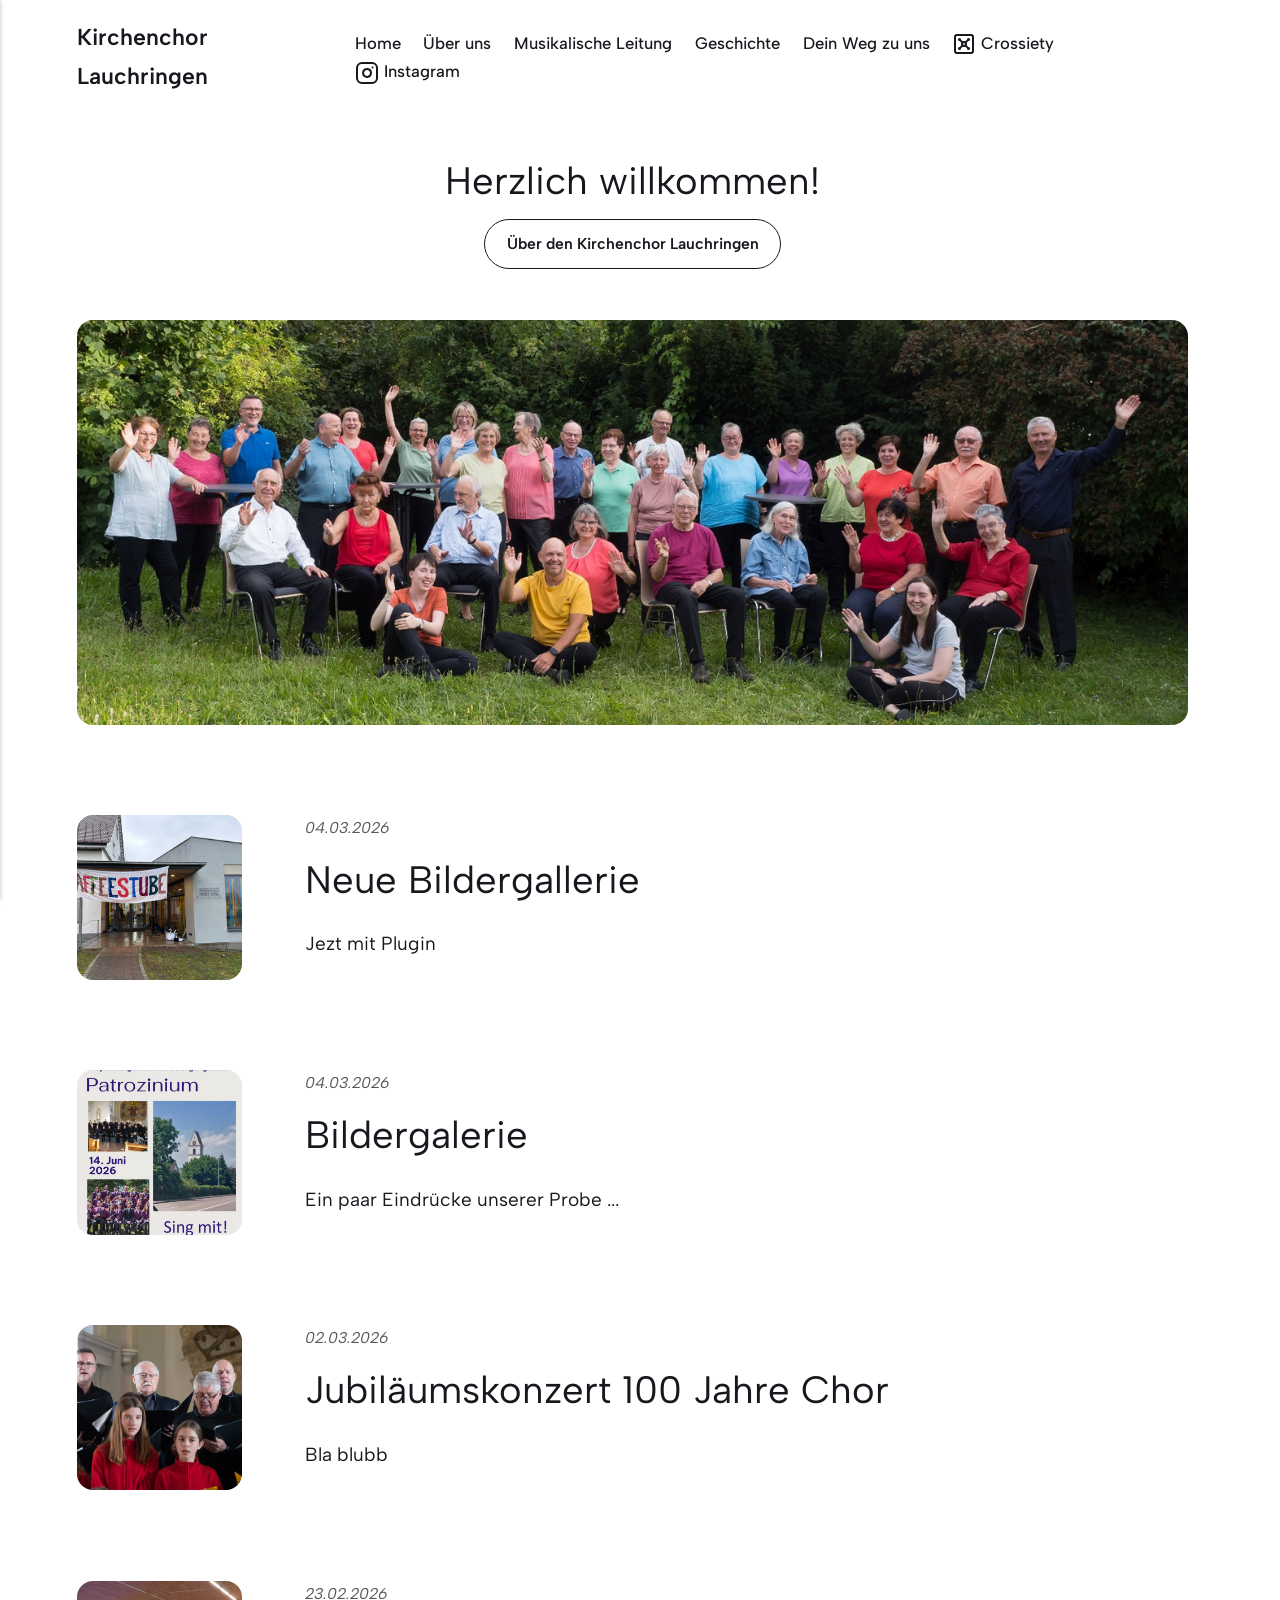
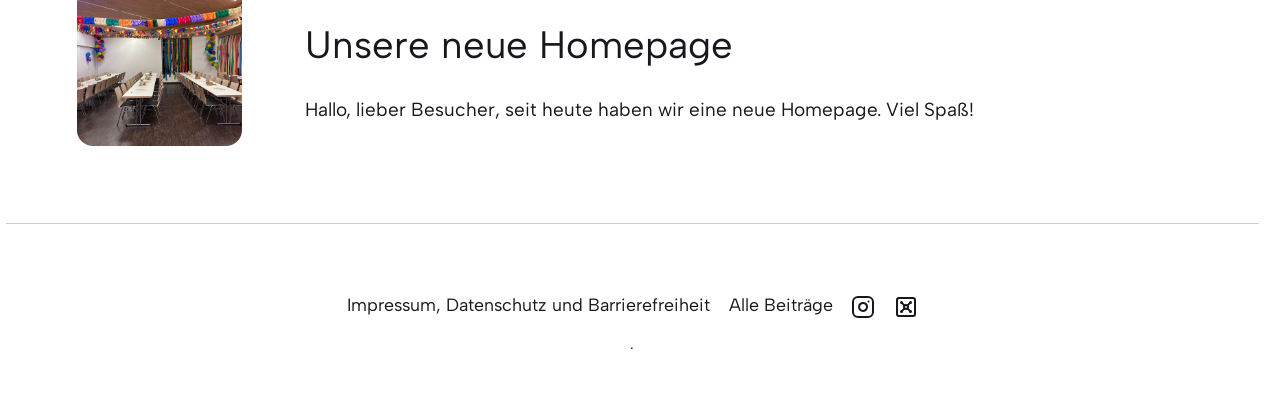
==== commit 2a7ce9f0: "Updated from Publii" ====
--- a/index.html
+++ b/index.html
@@ -1,6 +1,6 @@
-<!DOCTYPE html><html lang="de"><head><meta charset="utf-8"><meta http-equiv="X-UA-Compatible" content="IE=edge"><meta name="viewport" content="width=device-width,initial-scale=1"><title>Kirchenchor Lauchringen</title><meta name="generator" content="Publii Open-Source CMS for Static Site"><link rel="canonical" href="https://halli77.github.io/kiko2/"><link rel="alternate" type="application/atom+xml" href="https://halli77.github.io/kiko2/feed.xml" title="Kirchenchor Lauchringen - RSS"><link rel="alternate" type="application/json" href="https://halli77.github.io/kiko2/feed.json" title="Kirchenchor Lauchringen - JSON"><meta property="og:title" content="Kirchenchor Lauchringen"><meta property="og:image" content="https://halli77.github.io/kiko2/media/website/logo12_rund-removebg-preview.png"><meta property="og:image:width" content="500"><meta property="og:image:height" content="500"><meta property="og:site_name" content="Kirchenchor Lauchringen"><meta property="og:description" content=""><meta property="og:url" content="https://halli77.github.io/kiko2/"><meta property="og:type" content="website"><link rel="preload" href="https://halli77.github.io/kiko2/assets/dynamic/fonts/albertsans/albertsans.woff2" as="font" type="font/woff2" crossorigin><link rel="preload" href="https://halli77.github.io/kiko2/assets/dynamic/fonts/albertsans/albertsans-italic.woff2" as="font" type="font/woff2" crossorigin><link rel="stylesheet" href="https://halli77.github.io/kiko2/assets/css/style.css?v=4a1cf4ec96d9032c181d63408dd0910d"><script type="application/ld+json">{"@context":"http://schema.org","@type":"Organization","name":"Kirchenchor Lauchringen","logo":"https://halli77.github.io/kiko2/media/website/logo12_rund-removebg-preview.png","url":"https://halli77.github.io/kiko2/"}</script><noscript><style>img[loading] {
+<!DOCTYPE html><html lang="de"><head><meta charset="utf-8"><meta http-equiv="X-UA-Compatible" content="IE=edge"><meta name="viewport" content="width=device-width,initial-scale=1"><title>Kirchenchor Lauchringen</title><meta name="generator" content="Publii Open-Source CMS for Static Site"><link rel="canonical" href="https://halli77.github.io/kiko2/"><link rel="alternate" type="application/atom+xml" href="https://halli77.github.io/kiko2/feed.xml" title="Kirchenchor Lauchringen - RSS"><link rel="alternate" type="application/json" href="https://halli77.github.io/kiko2/feed.json" title="Kirchenchor Lauchringen - JSON"><meta property="og:title" content="Kirchenchor Lauchringen"><meta property="og:site_name" content="Kirchenchor Lauchringen"><meta property="og:description" content=""><meta property="og:url" content="https://halli77.github.io/kiko2/"><meta property="og:type" content="website"><link rel="preload" href="https://halli77.github.io/kiko2/assets/dynamic/fonts/albertsans/albertsans.woff2" as="font" type="font/woff2" crossorigin><link rel="preload" href="https://halli77.github.io/kiko2/assets/dynamic/fonts/albertsans/albertsans-italic.woff2" as="font" type="font/woff2" crossorigin><link rel="stylesheet" href="https://halli77.github.io/kiko2/assets/css/style.css?v=4a1cf4ec96d9032c181d63408dd0910d"><script type="application/ld+json">{"@context":"http://schema.org","@type":"Organization","name":"Kirchenchor Lauchringen","url":"https://halli77.github.io/kiko2/"}</script><noscript><style>img[loading] {
                     opacity: 1;
-                }</style></noscript><style>.li{fill:none;stroke-linecap:round;stroke-linejoin:round;vertical-align:middle}</style></head><body class="home-template"><header class="top js-header"><a class="logo" href="https://halli77.github.io/kiko2/"><img src="https://halli77.github.io/kiko2/media/website/logo12_rund-removebg-preview.png" alt="Kirchenchor Lauchringen" width="500" height="500"></a><nav class="navbar js-navbar"><button class="navbar__toggle js-toggle" aria-label="Menu" aria-haspopup="true" aria-expanded="false"><span class="navbar__toggle-box"><span class="navbar__toggle-inner">Menu</span></span></button><ul class="navbar__menu"><li class="active"><a href="https://halli77.github.io/kiko2/" target="_self">Home</a></li><li><a href="https://halli77.github.io/kiko2/unser-chor.html" target="_self">Der Chor</a></li><li><a href="https://halli77.github.io/kiko2/die-chorleitung.html" target="_self">Die Chorleitung</a></li><li><a href="https://halli77.github.io/kiko2/unsere-geschichte.html" target="_self">Unsere Geschichte</a></li><li><a href="https://halli77.github.io/kiko2/kontakt.html" target="_self">Dein Weg zu uns</a></li><li><a href="https://crossiety.app/groups/14227/posts" title="Crossiety" target="_blank"><svg class="li li-vault" width="24px" height="24px" fill="none" stroke="currentColor" stroke-width="2" viewBox="0 0 24 24"><g><rect width="18" height="18" x="3" y="3" rx="2"/><circle cx="7.5" cy="7.5" r=".5" fill="currentColor"/><path d="m7.9 7.9 2.7 2.7"/><circle cx="16.5" cy="7.5" r=".5" fill="currentColor"/><path d="m13.4 10.6 2.7-2.7"/><circle cx="7.5" cy="16.5" r=".5" fill="currentColor"/><path d="m7.9 16.1 2.7-2.7"/><circle cx="16.5" cy="16.5" r=".5" fill="currentColor"/><path d="m13.4 13.4 2.7 2.7"/><circle cx="12" cy="12" r="2"/></g></svg> Crossiety</a></li><li><a href="https://instagram.com/kirchenchor.lauchringen" title="Instagram" target="_blank"><svg class="li li-instagram" width="24px" height="24px" fill="none" stroke="currentColor" stroke-width="2" viewBox="0 0 24 24"><g><rect width="20" height="20" x="2" y="2" rx="5" ry="5"/><path d="M16 11.37A4 4 0 1 1 12.63 8 4 4 0 0 1 16 11.37M17.5 6.5h.01"/></g></svg> Instagram</a></li></ul></nav></header><main><div class="hero"><header class="hero__content hero__content--centered"><div class="wrapper"><h2>Herzlich willkommen beim Kirchenchor Lauchringen!</h2><p><a href="./unser-chor.html" class="btn">Über den Chor</a></p></div></header><figure class="hero__image"><div class="hero__image-wrapper"><img src="https://halli77.github.io/kiko2/media/website/gruppenbild_winken.jpeg" srcset="https://halli77.github.io/kiko2/media/website/responsive/gruppenbild_winken-xs.webp 640w, https://halli77.github.io/kiko2/media/website/responsive/gruppenbild_winken-sm.webp 768w, https://halli77.github.io/kiko2/media/website/responsive/gruppenbild_winken-md.webp 1024w, https://halli77.github.io/kiko2/media/website/responsive/gruppenbild_winken-lg.webp 1366w, https://halli77.github.io/kiko2/media/website/responsive/gruppenbild_winken-xl.webp 1600w, https://halli77.github.io/kiko2/media/website/responsive/gruppenbild_winken-2xl.webp 1920w" sizes="88vw" loading="eager" width="1600" height="784" alt=""></div></figure></div><div class="wrapper feed"><article class="feed__item"><figure class="feed__image"><img src="https://halli77.github.io/kiko2/media/posts/11/IMG_8255.jpeg" srcset="https://halli77.github.io/kiko2/media/posts/11/responsive/IMG_8255-xs.webp 640w, https://halli77.github.io/kiko2/media/posts/11/responsive/IMG_8255-sm.webp 768w, https://halli77.github.io/kiko2/media/posts/11/responsive/IMG_8255-md.webp 1024w" sizes="(min-width: 600px) calc(4.38vw + 143px), 87.86vw" loading="lazy" height="3024" width="4032" alt=""></figure><div class="feed__content"><header><div class="feed__meta"><time datetime="2026-03-04T11:24" class="feed__date">04.03.2026</time></div><h2 class="feed__title"><a href="https://halli77.github.io/kiko2/neue-bildergallerie.html">Neue Bildergallerie</a></h2></header><p>Jezt mit Plugin</p></div></article><article class="feed__item"><figure class="feed__image"><img src="https://halli77.github.io/kiko2/media/posts/10/8500AC7E-CC5B-41E7-93D7-3D6EBF77DC75.png" srcset="https://halli77.github.io/kiko2/media/posts/10/responsive/8500AC7E-CC5B-41E7-93D7-3D6EBF77DC75-xs.webp 640w, https://halli77.github.io/kiko2/media/posts/10/responsive/8500AC7E-CC5B-41E7-93D7-3D6EBF77DC75-sm.webp 768w, https://halli77.github.io/kiko2/media/posts/10/responsive/8500AC7E-CC5B-41E7-93D7-3D6EBF77DC75-md.webp 1024w" sizes="(min-width: 600px) calc(4.38vw + 143px), 87.86vw" loading="lazy" height="1350" width="1080" alt=""></figure><div class="feed__content"><header><div class="feed__meta"><time datetime="2026-03-04T11:11" class="feed__date">04.03.2026</time></div><h2 class="feed__title"><a href="https://halli77.github.io/kiko2/bildergalerie.html">Bildergalerie</a></h2></header><p>Ein paar Eindrücke unserer Probe ...</p></div></article><article class="feed__item"><figure class="feed__image"><img src="https://halli77.github.io/kiko2/media/posts/9/PA270075_1.jpg" srcset="https://halli77.github.io/kiko2/media/posts/9/responsive/PA270075_1-xs.webp 640w, https://halli77.github.io/kiko2/media/posts/9/responsive/PA270075_1-sm.webp 768w, https://halli77.github.io/kiko2/media/posts/9/responsive/PA270075_1-md.webp 1024w" sizes="(min-width: 600px) calc(4.38vw + 143px), 87.86vw" loading="lazy" height="3888" width="5184" alt=""></figure><div class="feed__content"><header><div class="feed__meta"><time datetime="2026-03-02T09:30" class="feed__date">02.03.2026</time></div><h2 class="feed__title"><a href="https://halli77.github.io/kiko2/jubilaeumskonzert-100-jahre-chor.html">Jubiläumskonzert 100 Jahre Chor</a></h2></header><p>Bla blubb</p></div></article><article class="feed__item"><figure class="feed__image"><img src="https://halli77.github.io/kiko2/media/posts/2/IMG_8208.jpeg" srcset="https://halli77.github.io/kiko2/media/posts/2/responsive/IMG_8208-xs.webp 640w, https://halli77.github.io/kiko2/media/posts/2/responsive/IMG_8208-sm.webp 768w, https://halli77.github.io/kiko2/media/posts/2/responsive/IMG_8208-md.webp 1024w" sizes="(min-width: 600px) calc(4.38vw + 143px), 87.86vw" loading="lazy" height="3024" width="4032" alt=""></figure><div class="feed__content"><header><div class="feed__meta"><time datetime="2026-02-23T15:54" class="feed__date">23.02.2026</time></div><h2 class="feed__title"><a href="https://halli77.github.io/kiko2/unsere-neue-homepage.html">Unsere neue Homepage</a></h2></header><p>Hallo, lieber Besucher, seit heute haben wir eine neue Homepage. Viel Spaß!</p></div></article></div></main><footer class="footer"><div class="wrapper"><nav class="footer__nav"><ul><li><a href="https://halli77.github.io/kiko2/impressum.html" class="al" target="_self">Impressum, Datenschutz und Barrierefreiheit</a></li><li><a href="https://halli77.github.io/kiko2/" class="al" target="_self">Alle Beiträge</a></li><li><a href="https://instagram.com/kirchenchor.lauchringen" class="al" title="Instagram" target="_blank"><svg class="li li-instagram" width="24px" height="24px" fill="none" stroke="currentColor" stroke-width="2" viewBox="0 0 24 24"><g><rect width="20" height="20" x="2" y="2" rx="5" ry="5"/><path d="M16 11.37A4 4 0 1 1 12.63 8 4 4 0 0 1 16 11.37M17.5 6.5h.01"/></g></svg></a></li><li><a href="https://crossiety.app/groups/14227/posts" class="al" title="Crossiety" target="_blank"><svg class="li li-vault" width="24px" height="24px" fill="none" stroke="currentColor" stroke-width="2" viewBox="0 0 24 24"><g><rect width="18" height="18" x="3" y="3" rx="2"/><circle cx="7.5" cy="7.5" r=".5" fill="currentColor"/><path d="m7.9 7.9 2.7 2.7"/><circle cx="16.5" cy="7.5" r=".5" fill="currentColor"/><path d="m13.4 10.6 2.7-2.7"/><circle cx="7.5" cy="16.5" r=".5" fill="currentColor"/><path d="m7.9 16.1 2.7-2.7"/><circle cx="16.5" cy="16.5" r=".5" fill="currentColor"/><path d="m13.4 13.4 2.7 2.7"/><circle cx="12" cy="12" r="2"/></g></svg></a></li></ul></nav><div class="footer__copyright"><p>.</p></div><button id="backToTop" class="footer__bttop" aria-label="Back to top" title="Back to top"><svg width="20" height="20"><use xlink:href="https://halli77.github.io/kiko2/assets/svg/svg-map.svg#toparrow"/></svg></button></div></footer><script defer="defer" src="https://halli77.github.io/kiko2/assets/js/scripts.min.js?v=5b281635e15390808bf7c16849a842a6"></script><script>window.publiiThemeMenuConfig={mobileMenuMode:'sidebar',animationSpeed:300,submenuWidth: 'auto',doubleClickTime:500,mobileMenuExpandableSubmenus:true,relatedContainerForOverlayMenuSelector:'.top'};</script><script>var images = document.querySelectorAll('img[loading]');
+                }</style></noscript><style>.li{fill:none;stroke-linecap:round;stroke-linejoin:round;vertical-align:middle}</style></head><body class="home-template"><header class="top js-header"><a class="logo" href="https://halli77.github.io/kiko2/">Kirchenchor Lauchringen</a><nav class="navbar js-navbar"><button class="navbar__toggle js-toggle" aria-label="Menu" aria-haspopup="true" aria-expanded="false"><span class="navbar__toggle-box"><span class="navbar__toggle-inner">Menu</span></span></button><ul class="navbar__menu"><li class="active"><a href="https://halli77.github.io/kiko2/" target="_self">Home</a></li><li><a href="https://halli77.github.io/kiko2/unser-chor.html" target="_self">Über uns</a></li><li><a href="https://halli77.github.io/kiko2/die-chorleitung.html" target="_self">Musikalische Leitung</a></li><li><a href="https://halli77.github.io/kiko2/unsere-geschichte.html" target="_self">Geschichte</a></li><li><a href="https://halli77.github.io/kiko2/kontakt.html" target="_self">Dein Weg zu uns</a></li><li><a href="https://crossiety.app/groups/14227/posts" title="Crossiety" target="_blank"><svg class="li li-vault" width="24px" height="24px" fill="none" stroke="currentColor" stroke-width="2" viewBox="0 0 24 24"><g><rect width="18" height="18" x="3" y="3" rx="2"/><circle cx="7.5" cy="7.5" r=".5" fill="currentColor"/><path d="m7.9 7.9 2.7 2.7"/><circle cx="16.5" cy="7.5" r=".5" fill="currentColor"/><path d="m13.4 10.6 2.7-2.7"/><circle cx="7.5" cy="16.5" r=".5" fill="currentColor"/><path d="m7.9 16.1 2.7-2.7"/><circle cx="16.5" cy="16.5" r=".5" fill="currentColor"/><path d="m13.4 13.4 2.7 2.7"/><circle cx="12" cy="12" r="2"/></g></svg> Crossiety</a></li><li><a href="https://instagram.com/kirchenchor.lauchringen" title="Instagram" target="_blank"><svg class="li li-instagram" width="24px" height="24px" fill="none" stroke="currentColor" stroke-width="2" viewBox="0 0 24 24"><g><rect width="20" height="20" x="2" y="2" rx="5" ry="5"/><path d="M16 11.37A4 4 0 1 1 12.63 8 4 4 0 0 1 16 11.37M17.5 6.5h.01"/></g></svg> Instagram</a></li></ul></nav></header><main><div class="hero"><header class="hero__content hero__content--centered"><div class="wrapper"><h2>Herzlich willkommen!</h2><p><a href="./unser-chor.html" class="btn">Über den Kirchenchor Lauchringen</a></p></div></header><figure class="hero__image"><div class="hero__image-wrapper"><img src="https://halli77.github.io/kiko2/media/website/gruppenbild_winken.jpeg" srcset="https://halli77.github.io/kiko2/media/website/responsive/gruppenbild_winken-xs.webp 640w, https://halli77.github.io/kiko2/media/website/responsive/gruppenbild_winken-sm.webp 768w, https://halli77.github.io/kiko2/media/website/responsive/gruppenbild_winken-md.webp 1024w, https://halli77.github.io/kiko2/media/website/responsive/gruppenbild_winken-lg.webp 1366w, https://halli77.github.io/kiko2/media/website/responsive/gruppenbild_winken-xl.webp 1600w, https://halli77.github.io/kiko2/media/website/responsive/gruppenbild_winken-2xl.webp 1920w" sizes="88vw" loading="eager" width="1600" height="784" alt=""></div></figure></div><div class="wrapper feed"><article class="feed__item"><figure class="feed__image"><img src="https://halli77.github.io/kiko2/media/posts/11/IMG_8255.jpeg" srcset="https://halli77.github.io/kiko2/media/posts/11/responsive/IMG_8255-xs.webp 640w, https://halli77.github.io/kiko2/media/posts/11/responsive/IMG_8255-sm.webp 768w, https://halli77.github.io/kiko2/media/posts/11/responsive/IMG_8255-md.webp 1024w" sizes="(min-width: 600px) calc(4.38vw + 143px), 87.86vw" loading="lazy" height="3024" width="4032" alt=""></figure><div class="feed__content"><header><div class="feed__meta"><time datetime="2026-03-04T11:24" class="feed__date">04.03.2026</time></div><h2 class="feed__title"><a href="https://halli77.github.io/kiko2/neue-bildergallerie.html">Neue Bildergallerie</a></h2></header><p>Jezt mit Plugin</p></div></article><article class="feed__item"><figure class="feed__image"><img src="https://halli77.github.io/kiko2/media/posts/10/8500AC7E-CC5B-41E7-93D7-3D6EBF77DC75.png" srcset="https://halli77.github.io/kiko2/media/posts/10/responsive/8500AC7E-CC5B-41E7-93D7-3D6EBF77DC75-xs.webp 640w, https://halli77.github.io/kiko2/media/posts/10/responsive/8500AC7E-CC5B-41E7-93D7-3D6EBF77DC75-sm.webp 768w, https://halli77.github.io/kiko2/media/posts/10/responsive/8500AC7E-CC5B-41E7-93D7-3D6EBF77DC75-md.webp 1024w" sizes="(min-width: 600px) calc(4.38vw + 143px), 87.86vw" loading="lazy" height="1350" width="1080" alt=""></figure><div class="feed__content"><header><div class="feed__meta"><time datetime="2026-03-04T11:11" class="feed__date">04.03.2026</time></div><h2 class="feed__title"><a href="https://halli77.github.io/kiko2/bildergalerie.html">Bildergalerie</a></h2></header><p>Ein paar Eindrücke unserer Probe ...</p></div></article><article class="feed__item"><figure class="feed__image"><img src="https://halli77.github.io/kiko2/media/posts/9/PA270075_1.jpg" srcset="https://halli77.github.io/kiko2/media/posts/9/responsive/PA270075_1-xs.webp 640w, https://halli77.github.io/kiko2/media/posts/9/responsive/PA270075_1-sm.webp 768w, https://halli77.github.io/kiko2/media/posts/9/responsive/PA270075_1-md.webp 1024w" sizes="(min-width: 600px) calc(4.38vw + 143px), 87.86vw" loading="lazy" height="3888" width="5184" alt=""></figure><div class="feed__content"><header><div class="feed__meta"><time datetime="2026-03-02T09:30" class="feed__date">02.03.2026</time></div><h2 class="feed__title"><a href="https://halli77.github.io/kiko2/jubilaeumskonzert-100-jahre-chor.html">Jubiläumskonzert 100 Jahre Chor</a></h2></header><p>Bla blubb</p></div></article><article class="feed__item"><figure class="feed__image"><img src="https://halli77.github.io/kiko2/media/posts/2/IMG_8208.jpeg" srcset="https://halli77.github.io/kiko2/media/posts/2/responsive/IMG_8208-xs.webp 640w, https://halli77.github.io/kiko2/media/posts/2/responsive/IMG_8208-sm.webp 768w, https://halli77.github.io/kiko2/media/posts/2/responsive/IMG_8208-md.webp 1024w" sizes="(min-width: 600px) calc(4.38vw + 143px), 87.86vw" loading="lazy" height="3024" width="4032" alt=""></figure><div class="feed__content"><header><div class="feed__meta"><time datetime="2026-02-23T15:54" class="feed__date">23.02.2026</time></div><h2 class="feed__title"><a href="https://halli77.github.io/kiko2/unsere-neue-homepage.html">Unsere neue Homepage</a></h2></header><p>Hallo, lieber Besucher, seit heute haben wir eine neue Homepage. Viel Spaß!</p></div></article></div></main><footer class="footer"><div class="wrapper"><nav class="footer__nav"><ul><li><a href="https://halli77.github.io/kiko2/impressum.html" class="al" target="_self">Impressum, Datenschutz und Barrierefreiheit</a></li><li><a href="https://halli77.github.io/kiko2/" class="al" target="_self">Alle Beiträge</a></li><li><a href="https://instagram.com/kirchenchor.lauchringen" class="al" title="Instagram" target="_blank"><svg class="li li-instagram" width="24px" height="24px" fill="none" stroke="currentColor" stroke-width="2" viewBox="0 0 24 24"><g><rect width="20" height="20" x="2" y="2" rx="5" ry="5"/><path d="M16 11.37A4 4 0 1 1 12.63 8 4 4 0 0 1 16 11.37M17.5 6.5h.01"/></g></svg></a></li><li><a href="https://crossiety.app/groups/14227/posts" class="al" title="Crossiety" target="_blank"><svg class="li li-vault" width="24px" height="24px" fill="none" stroke="currentColor" stroke-width="2" viewBox="0 0 24 24"><g><rect width="18" height="18" x="3" y="3" rx="2"/><circle cx="7.5" cy="7.5" r=".5" fill="currentColor"/><path d="m7.9 7.9 2.7 2.7"/><circle cx="16.5" cy="7.5" r=".5" fill="currentColor"/><path d="m13.4 10.6 2.7-2.7"/><circle cx="7.5" cy="16.5" r=".5" fill="currentColor"/><path d="m7.9 16.1 2.7-2.7"/><circle cx="16.5" cy="16.5" r=".5" fill="currentColor"/><path d="m13.4 13.4 2.7 2.7"/><circle cx="12" cy="12" r="2"/></g></svg></a></li></ul></nav><div class="footer__copyright"><p>.</p></div><button id="backToTop" class="footer__bttop" aria-label="Back to top" title="Back to top"><svg width="20" height="20"><use xlink:href="https://halli77.github.io/kiko2/assets/svg/svg-map.svg#toparrow"/></svg></button></div></footer><script defer="defer" src="https://halli77.github.io/kiko2/assets/js/scripts.min.js?v=5b281635e15390808bf7c16849a842a6"></script><script>window.publiiThemeMenuConfig={mobileMenuMode:'sidebar',animationSpeed:300,submenuWidth: 'auto',doubleClickTime:500,mobileMenuExpandableSubmenus:true,relatedContainerForOverlayMenuSelector:'.top'};</script><script>var images = document.querySelectorAll('img[loading]');
         for (var i = 0; i < images.length; i++) {
             if (images[i].complete) {
                 images[i].classList.add('is-loaded');
